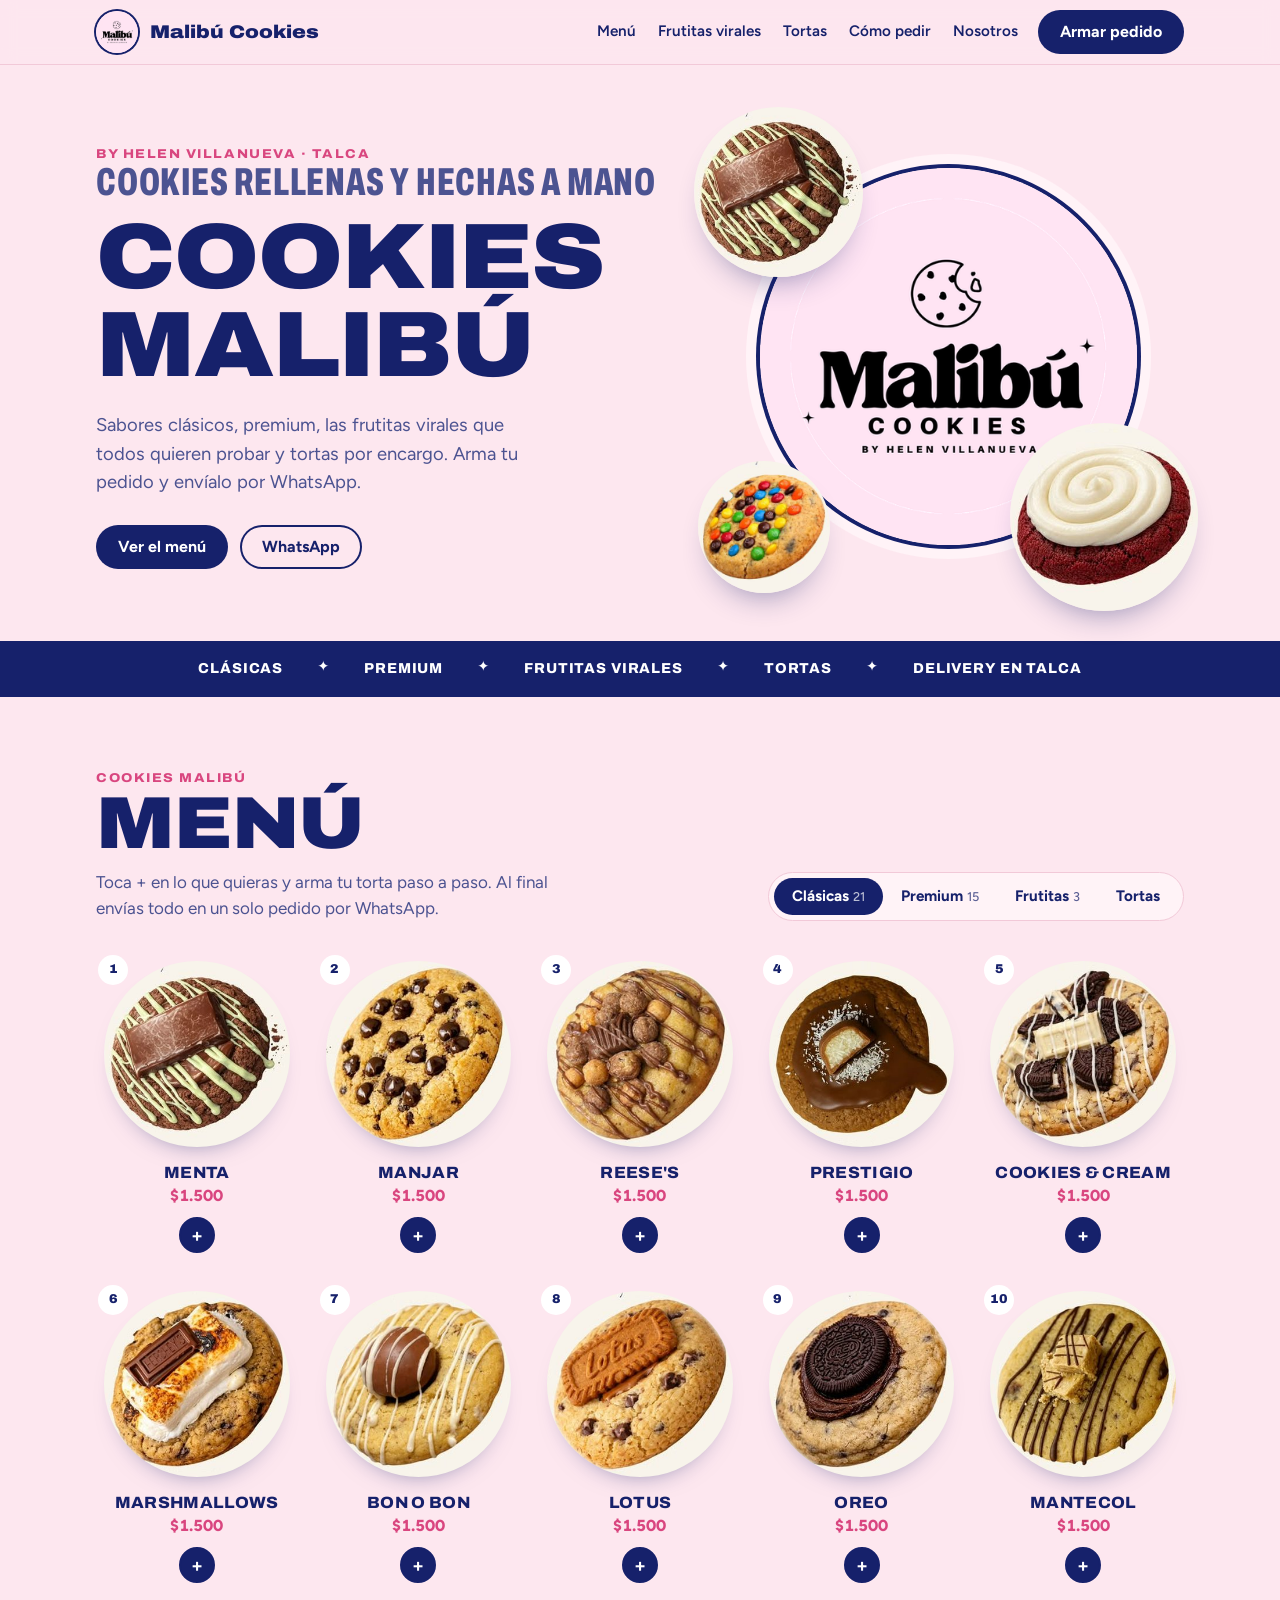
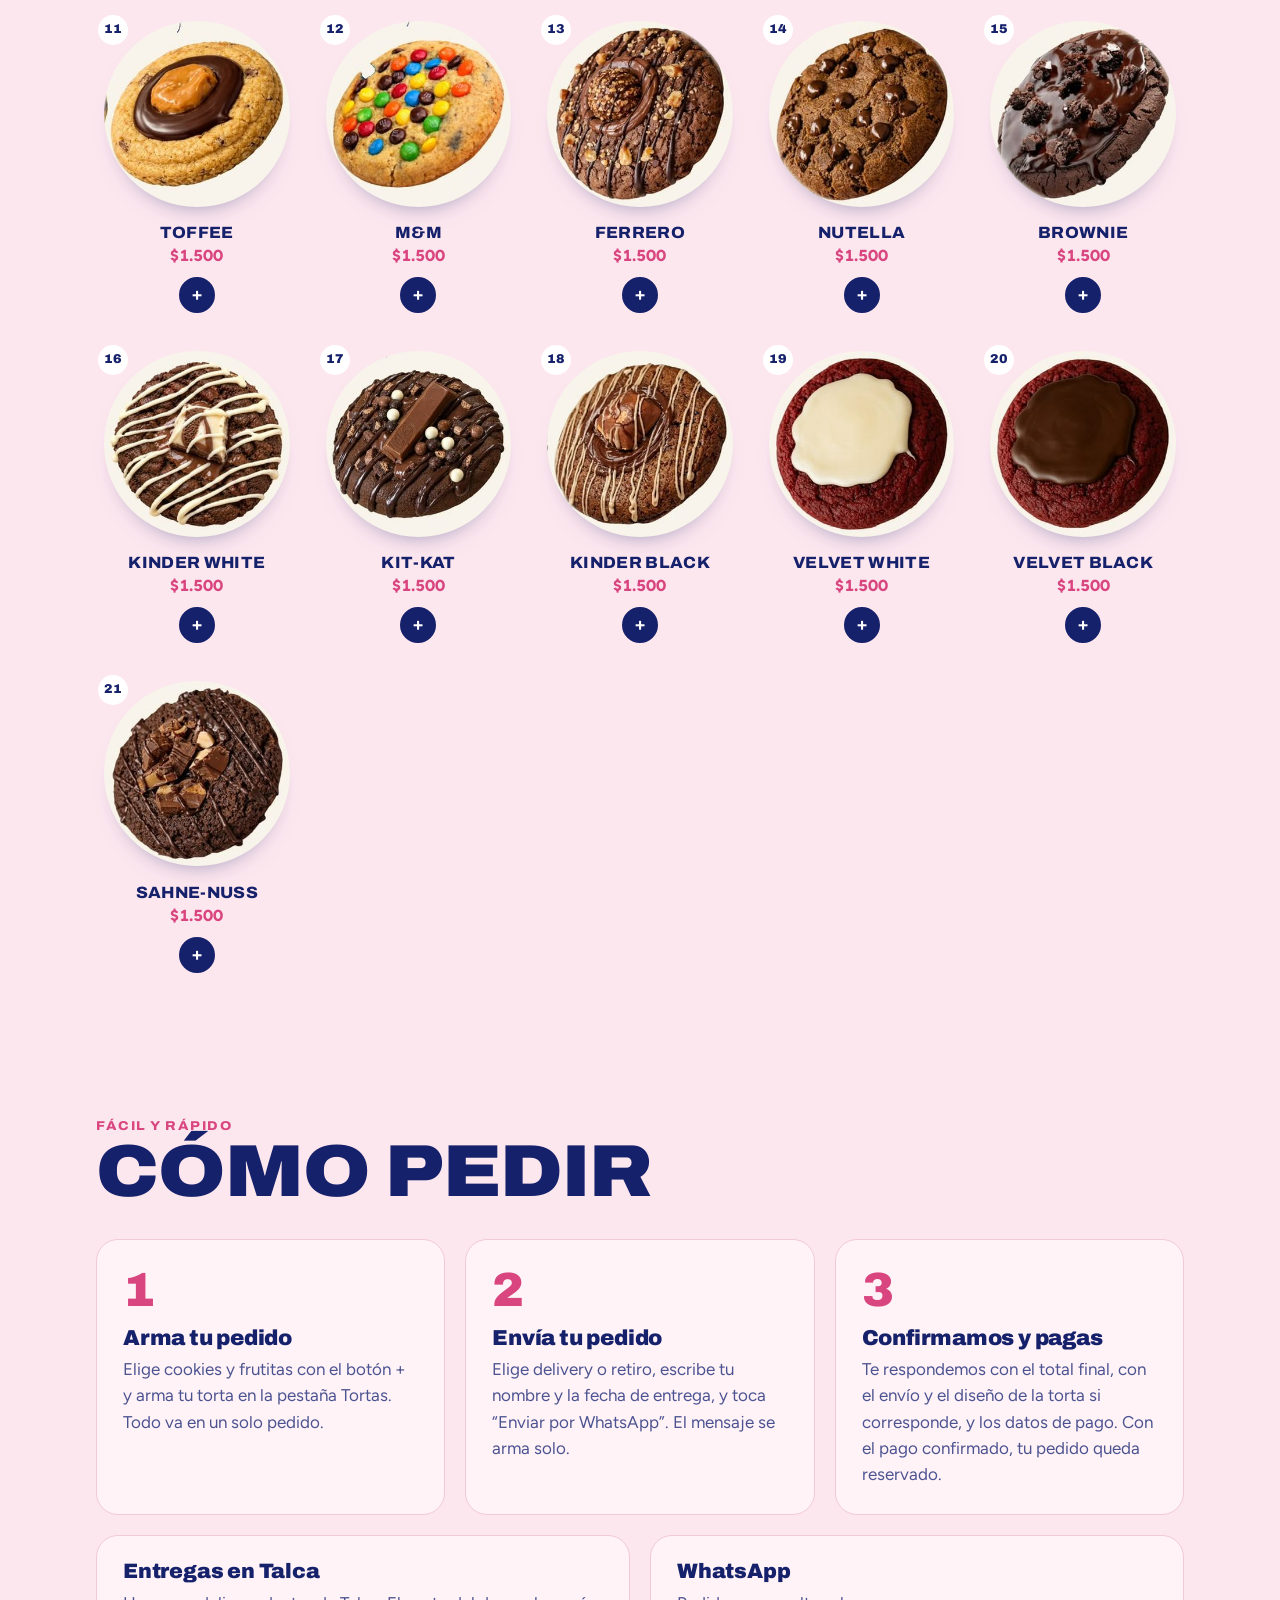
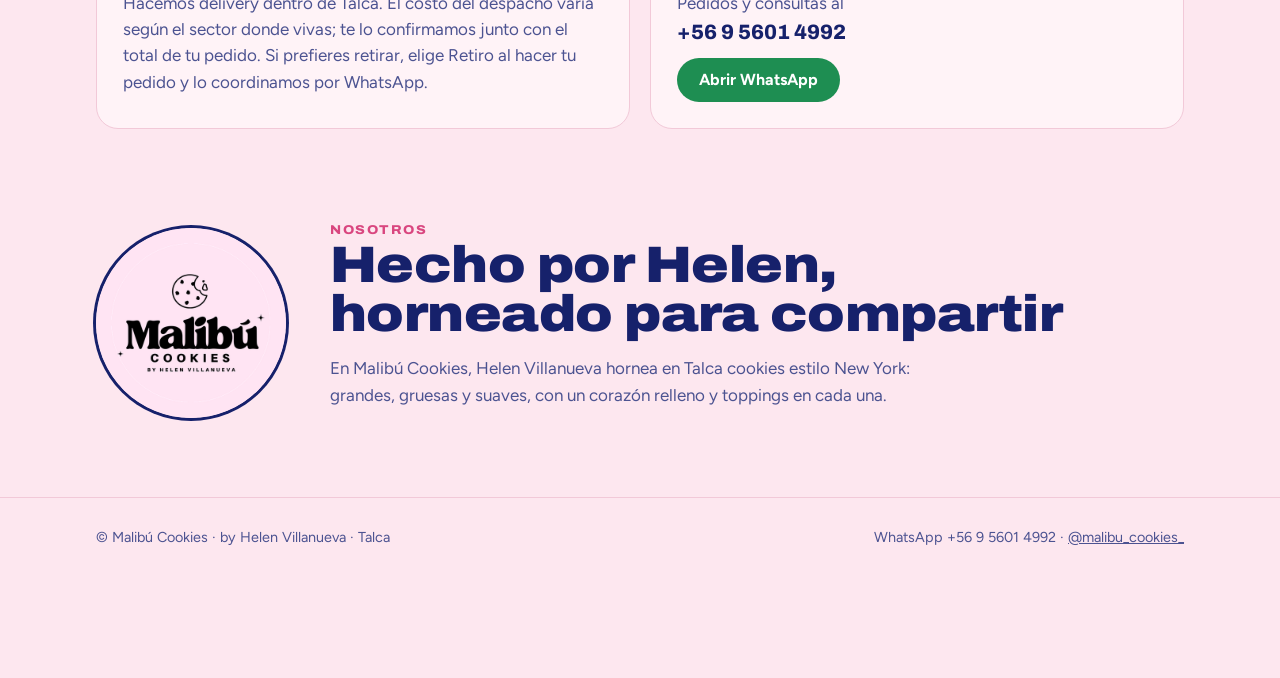
==== index.html @ 1bde7645 "Pestañas para frutitas y tortas, armado de tortas y un solo pedido El menú ahora tiene cuatro pestañ" ====
<!doctype html>
<html lang="es">
<head>
<meta charset="utf-8">
<meta name="viewport" content="width=device-width,initial-scale=1,viewport-fit=cover">
<title>Malibú Cookies · Talca</title>
<meta name="description" content="Cookies rellenas hechas a mano, frutitas virales y tortas por encargo en Talca. Arma tu caja y pide por WhatsApp.">
<meta property="og:title" content="Malibú Cookies">
<meta property="og:description" content="Cookies rellenas hechas a mano, frutitas virales y tortas por encargo en Talca.">
<meta property="og:image" content="img/logo.png">
<link rel="icon" href="img/logo.png">
<link rel="preconnect" href="https://fonts.googleapis.com">
<link rel="preconnect" href="https://fonts.gstatic.com" crossorigin>
<link rel="stylesheet" href="https://fonts.googleapis.com/css2?family=Archivo:wdth,wght@62..125,500..900&family=Figtree:wght@400;500;600;700&display=swap">
<link rel="stylesheet" href="estilos.css">
</head>
<body>
<header class="top">
  <div class="wrap">
    <a class="brand" href="#inicio"><img class="ring" src="img/logo.png" alt="">Malibú Cookies</a>
    <nav class="links" aria-label="Secciones">
      <a href="#menu">Menú</a><a href="#menu" data-tab="f">Frutitas virales</a><a href="#menu" data-tab="t">Tortas</a><a href="#pedir">Cómo pedir</a><a href="#nosotros">Nosotros</a>
    </nav>
    <a class="btn btn-ink" href="#menu" id="order-link">Armar pedido</a>
  </div>
</header>

<main id="inicio">
  <section class="hero" style="padding-block:0">
    <div class="wrap">
      <div>
        <div class="eyebrow">By Helen Villanueva · Talca</div>
        <h1><span>Cookies rellenas y hechas a mano</span>Cookies Malibú</h1>
        <p class="lead">Sabores clásicos, premium, las frutitas virales que todos quieren probar y tortas por encargo. Arma tu pedido y envíalo por WhatsApp.</p>
        <div class="ctas">
          <a class="btn btn-ink" href="#menu">Ver el menú</a>
          <a class="btn btn-ghost" href="https://wa.me/56956014992?text=Hola%20Malib%C3%BA%2C%20me%20gustar%C3%ADa%20saber%20qu%C3%A9%20productos%20tienes%20disponibles%20%E2%9C%A8%F0%9F%92%96" data-wa-saludo target="_blank" rel="noopener">WhatsApp</a>
        </div>
      </div>
      <div class="stage" aria-hidden="true">
        <img class="logo" src="img/logo.png" alt="">
        <img class="ck c1" src="img/menta.jpg" alt="">
        <img class="ck c2" src="img/cheesecake-velvet.jpg" alt="">
        <img class="ck c3" src="img/m-m.jpg" alt="">
      </div>
    </div>
  </section>

  <nav class="strip" aria-label="Ir a una sección"><div class="wrap"><a href="#menu" data-tab="c">Clásicas</a><span aria-hidden="true">✦</span><a href="#menu" data-tab="p">Premium</a><span aria-hidden="true">✦</span><a href="#menu" data-tab="f">Frutitas virales</a><span aria-hidden="true">✦</span><a href="#menu" data-tab="t">Tortas</a><span aria-hidden="true">✦</span><a href="#entregas">Delivery en Talca</a></div></nav>

  <section id="menu">
    <div class="wrap">
      <div class="sec-head">
        <div>
          <div class="eyebrow">Cookies Malibú</div>
          <h2>Menú</h2>
          <p>Toca + en lo que quieras y arma tu torta paso a paso. Al final envías todo en un solo pedido por WhatsApp.</p>
        </div>
        <div class="tabs" role="tablist" aria-label="Categoría">
          <button role="tab" id="tab-c" aria-selected="true" data-cat="c">Clásicas<small id="n-c"></small></button>
          <button role="tab" id="tab-p" aria-selected="false" data-cat="p">Premium<small id="n-p"></small></button>
          <button role="tab" id="tab-f" aria-selected="false" data-cat="f">Frutitas<small id="n-f"></small></button>
          <button role="tab" id="tab-t" aria-selected="false" data-cat="t">Tortas</button>
        </div>
      </div>

      <div class="grid" id="grid"><p class="loading">Cargando el menú…</p></div>

      <div class="fr" id="panel-f" hidden>
        <div>
          <p class="panel-intro">Postres con forma de fruta, pintados a mano uno por uno y servidos sobre base dorada. Elige tus sabores y cuántas quieres de cada uno.</p>
          <div class="fr-grid" id="fr-grid"><p class="loading">Cargando…</p></div>
        </div>
        <div class="mosaic">
          <img src="img/frutitas.jpg" alt="Frutitas virales sobre bases doradas" loading="lazy">
          <img src="img/frutitas-mesa.jpg" alt="Frutitas virales sobre una mesa de mármol" loading="lazy">
          <img src="img/frutitas-duo.jpg" alt="Frutitas virales de cerca" loading="lazy">
        </div>
      </div>

      <div class="tortas" id="panel-t" hidden>
        <div class="tortas-intro">
          <h3>Tortas por encargo</h3>
          <p>Elige paso a paso y mira el presupuesto mientras armas tu torta. Después se suma a tu pedido junto con tus cookies y frutitas.</p>
          <ul class="puntos">
            <li>Tortas de bizcocho y de hojarasca, de 10 a 40 porciones.</li>
            <li>Mini tortas con el diseño incluido en el precio.</li>
            <li>Cobertura de crema o fondant.</li>
            <li>En las tortas de bizcocho y de hojarasca, el diseño se cotiza aparte según su dificultad.</li>
          </ul>
        </div>

        <form class="card form armar" id="torta-form" novalidate>
          <h3>Arma tu torta</h3>
          <fieldset class="paso" id="paso-tipo">
            <legend><b>1</b>Tipo de torta</legend>
            <div class="pills">
              <label class="pill"><input type="radio" name="t-tipo" value="bizcocho"><span>Bizcocho</span></label>
              <label class="pill"><input type="radio" name="t-tipo" value="hojarasca"><span>Hojarasca</span></label>
              <label class="pill"><input type="radio" name="t-tipo" value="mini"><span>Mini torta</span></label>
            </div>
          </fieldset>
          <div class="paso" id="paso-sabor" hidden>
            <label for="t-sabor"><span class="paso-titulo"><b>2</b>Sabor</span><select id="t-sabor"></select></label>
          </div>
          <fieldset class="paso" id="paso-tamano" hidden>
            <legend><b>3</b><span id="t-tamano-titulo">Tamaño</span></legend>
            <div class="opciones" id="t-tamanos"></div>
          </fieldset>
          <fieldset class="paso" id="paso-cobertura" hidden>
            <legend><b>4</b>Cobertura</legend>
            <div class="pills" id="t-coberturas"></div>
          </fieldset>
          <fieldset class="paso" id="paso-diseno" hidden>
            <legend><b>5</b>Diseño</legend>
            <div class="paso-cuerpo">
              <div class="opciones dos" id="t-niveles" hidden></div>
              <label for="t-diseno">Cuéntanos tu idea (opcional)<textarea id="t-diseno" rows="2" maxlength="400" placeholder="Colores, temática, nombre o edad"></textarea></label>
              <div class="refs">
                <span class="refs-titulo">Imágenes de referencia (opcional)</span>
                <input class="oculto" type="file" id="t-img" accept="image/*" multiple>
                <label class="btn btn-ghost refs-btn" id="t-img-btn" for="t-img">Subir imágenes</label>
                <ul class="refs-lista" id="t-img-lista"></ul>
                <p class="refs-msg" id="t-img-msg" role="status"></p>
                <p class="hint">Hasta 3 imágenes. Solo fotos o imágenes, sin documentos ni videos.</p>
              </div>
              <p class="recordatorio" id="t-recordatorio" hidden>📎 Cuando envíes el pedido, adjunta también estas fotos en el chat de WhatsApp con el clip.</p>
            </div>
          </fieldset>
          <div class="presupuesto" aria-live="polite">
            <span>Presupuesto</span>
            <strong id="t-precio">—</strong>
            <p class="resumen" id="t-resumen" hidden></p>
            <small id="t-nota">Elige el tipo de torta para empezar.</small>
          </div>
          <p class="aviso" id="t-aviso" role="alert" hidden></p>
          <button class="btn btn-ink" type="submit" id="t-agregar">Agregar torta al pedido</button>
          <p class="t-ok" id="t-ok" role="status"></p>
        </form>

        <div class="mis-tortas" id="mis-tortas" hidden>
          <h3>Tortas en tu pedido</h3>
          <ul id="t-lista"></ul>
        </div>
      </div>
    </div>
  </section>

  <section id="pedir">
    <div class="wrap">
      <div class="sec-head"><div><div class="eyebrow">Fácil y rápido</div><h2>Cómo pedir</h2></div></div>
      <div class="steps">
        <div class="card step"><b>1</b><h3>Arma tu pedido</h3><p>Elige cookies y frutitas con el botón + y arma tu torta en la pestaña Tortas. Todo va en un solo pedido.</p></div>
        <div class="card step"><b>2</b><h3>Envía tu pedido</h3><p>Elige delivery o retiro, escribe tu nombre y la fecha de entrega, y toca “Enviar por WhatsApp”. El mensaje se arma solo.</p></div>
        <div class="card step"><b>3</b><h3>Confirmamos y pagas</h3><p>Te respondemos con el total final, con el envío y el diseño de la torta si corresponde, y los datos de pago. Con el pago confirmado, tu pedido queda reservado.</p></div>
      </div>
      <div class="info">
        <div class="card" id="entregas">
          <h3>Entregas en Talca</h3>
          <p>Hacemos delivery dentro de Talca. El costo del despacho varía según el sector donde vivas; te lo confirmamos junto con el total de tu pedido. Si prefieres retirar, elige Retiro al hacer tu pedido y lo coordinamos por WhatsApp.</p>
        </div>
        <div class="card">
          <h3>WhatsApp</h3>
          <p>Pedidos y consultas al</p>
          <div class="phone">+56 9 5601 4992</div>
          <p style="margin-top:10px"><a class="btn btn-wa" href="https://wa.me/56956014992?text=Hola%20Malib%C3%BA%2C%20me%20gustar%C3%ADa%20saber%20qu%C3%A9%20productos%20tienes%20disponibles%20%E2%9C%A8%F0%9F%92%96" data-wa-saludo target="_blank" rel="noopener">Abrir WhatsApp</a></p>
        </div>
      </div>
    </div>
  </section>

  <section class="about" id="nosotros" style="padding-top:20px">
    <div class="wrap">
      <img class="ring" src="img/logo.png" alt="Logo de Malibú Cookies">
      <div>
        <div class="eyebrow">Nosotros</div>
        <h2>Hecho por Helen, horneado para compartir</h2>
        <p>En Malibú Cookies, Helen Villanueva hornea en Talca cookies estilo New York: grandes, gruesas y suaves, con un corazón relleno y toppings en cada una.</p>
      </div>
    </div>
  </section>

  </main>

<footer><div class="wrap"><span>© Malibú Cookies · by Helen Villanueva · Talca</span><span>WhatsApp +56 9 5601 4992 · <a href="https://www.instagram.com/malibu_cookies_/" target="_blank" rel="noopener">@malibu_cookies_</a></span></div></footer>

<div class="bag" id="bag" hidden>
  <div class="inner">
    <div class="sum"><strong id="bag-count">0 productos</strong><span id="bag-list"></span></div>
    <button class="btn btn-line" type="button" id="bag-toggle">Datos</button>
    <a class="btn btn-wa" id="bag-wa" href="https://wa.me/56956014992" target="_blank" rel="noopener">Enviar por WhatsApp</a>
    <div class="fields" id="bag-fields">
      <div class="modo" role="radiogroup" aria-labelledby="modo-titulo">
        <span id="modo-titulo">¿Cómo lo quieres recibir?</span>
        <label class="opt" for="f-delivery"><input type="radio" name="entrega" value="Delivery" id="f-delivery"><span>Delivery</span></label>
        <label class="opt" for="f-retiro"><input type="radio" name="entrega" value="Retiro" id="f-retiro"><span>Retiro</span></label>
      </div>
      <p class="aviso" id="f-aviso" role="alert" hidden>Elige delivery o retiro para enviar tu pedido.</p>
      <label for="f-name">Tu nombre<input id="f-name" autocomplete="name"></label>
      <label for="f-fecha">Fecha de entrega<input type="date" id="f-fecha"></label>
      <label class="ancho" id="f-sector-wrap" for="f-sector" hidden>Sector o dirección en Talca<input id="f-sector" autocomplete="street-address"></label>
      <p class="nota" id="f-nota-retiro" hidden>Coordinamos el retiro contigo por WhatsApp.</p>
      <p class="nota" id="f-nota-envio" hidden>La preorden no incluye el envío: depende de tu sector y te lo confirmamos por WhatsApp.</p>
      <p class="nota fotos" id="f-fotos" hidden>📎 Después de enviar el mensaje, adjunta también tus fotos de referencia en el chat de WhatsApp con el clip.</p>
      <pre id="bag-text"></pre>
    </div>
  </div>
</div>

<script src="config.js"></script>
<script src="comun.js"></script>
<script src="tortas.js"></script>
<script>
let productos = [];
let porId = {}, porNombre = {};
const carrito = {};
let seccion = "c";

function indexar() {
  porId = Object.fromEntries(productos.map(p => [p.id, p]));
  porNombre = Object.fromEntries(productos.map(p => [norm(p.name), p.id]));
}
function etiqueta(p) {
  const n = quedan(p);
  if (n === Infinity) return "";
  if (n <= 0) return `<span class="badge out">Agotado</span>`;
  return `<span class="badge${n <= 3 ? " low" : ""}">Quedan ${n}</span>`;
}
function tarjeta(p, num) {
  const q = carrito[p.id] || 0, n = quedan(p);
  return `<div class="item${q ? " on" : ""}${n <= 0 ? " soldout" : ""}"><div class="plate">${num ? `<span class="num">${num}</span>` : ""}<img src="${fotoDe(p)}" alt="${esc(p.name)}" loading="lazy">${etiqueta(p)}</div><h3>${esc(p.name)}</h3>${precioDe(p) ? `<p class="precio">${pesos(precioDe(p))}</p>` : ""}<div class="qty"><button class="minus" type="button" data-s="${esc(p.id)}" data-d="-1" aria-label="Quitar ${esc(p.name)}">−</button><output>${q}</output><button class="add" type="button" data-s="${esc(p.id)}" data-d="1" aria-label="Agregar ${esc(p.name)}"${q >= n ? " disabled" : ""}>+</button></div></div>`;
}
function pintar() {
  for (const c of ["c", "p", "f"]) $("n-" + c).textContent = porSeccion(productos, c).length;
  if (seccion === "c" || seccion === "p") $("grid").innerHTML = porSeccion(productos, seccion).map((p, i) => tarjeta(p, seccion === "c" ? i + 1 : "P" + (i + 1))).join("") || `<p class="loading">Pronto habrá sabores aquí.</p>`;
  $("fr-grid").innerHTML = porSeccion(productos, "f").map(p => tarjeta(p)).join("") || `<p class="loading">Pronto habrá frutitas aquí.</p>`;
}
document.addEventListener("click", e => {
  const b = e.target.closest(".qty button[data-s]");
  if (!b) return;
  const id = b.dataset.s, p = porId[id];
  if (!p) return;
  carrito[id] = Math.min(quedan(p), Math.max(0, (carrito[id] || 0) + Number(b.dataset.d)));
  if (!carrito[id]) delete carrito[id];
  pintar(); actualizarBolsa();
});

// Pestañas del menú: clásicas y premium usan la grilla; frutitas y tortas tienen su propio panel.
function elegirSeccion(c) {
  seccion = c;
  document.querySelectorAll(".tabs button").forEach(x => x.setAttribute("aria-selected", x.dataset.cat === c));
  $("grid").hidden = c === "f" || c === "t";
  $("panel-f").hidden = c !== "f";
  $("panel-t").hidden = c !== "t";
  if (productos.length) pintar();
}
document.querySelectorAll(".tabs button").forEach(b => b.addEventListener("click", () => elegirSeccion(b.dataset.cat)));
// Enlaces del encabezado y de la barra azul: llevan al menú y eligen la pestaña que corresponde.
document.querySelectorAll("a[data-tab]").forEach(a => a.addEventListener("click", () => elegirSeccion(a.dataset.tab)));
// Enlaces desde afuera, como malibucookies.cl/#tortas, abren esa pestaña.
const PESTANA_DE = { "#clasicas": "c", "#premium": "p", "#frutitas": "f", "#tortas": "t", "#reposteria": "t" };
function pestanaDelEnlace() {
  const c = PESTANA_DE[location.hash.toLowerCase()];
  if (!c) return;
  elegirSeccion(c);
  $("menu").scrollIntoView();
}
window.addEventListener("hashchange", pestanaDelEnlace);
pestanaDelEnlace();

// Botones generales de WhatsApp: abren el chat con un saludo.
const SALUDO = "Hola Malibú, me gustaría saber qué productos tienes disponibles ✨💖";
document.querySelectorAll("[data-wa-saludo]").forEach(a => { a.href = `https://wa.me/${window.MALIBU_WHATSAPP}?text=${encodeURIComponent(SALUDO)}`; });

const isoDia = d => `${d.getFullYear()}-${String(d.getMonth() + 1).padStart(2, "0")}-${String(d.getDate()).padStart(2, "0")}`;
function fechaLarga(iso) {
  const [y, m, d] = String(iso).split("-").map(Number);
  if (!y || !m || !d) return "";
  const opciones = { weekday: "long", day: "numeric", month: "long" };
  if (y !== new Date().getFullYear()) opciones.year = "numeric";
  return new Date(y, m - 1, d).toLocaleDateString("es-CL", opciones);
}
const elegido = nombre => (document.querySelector(`input[name="${nombre}"]:checked`) || {}).value || "";

/* ---------- Tortas: se arman paso a paso con el menú de tortas.js ---------- */
const MENU_TORTAS = window.MALIBU_TORTAS || null;
const TIPO_TORTA = { bizcocho: "Torta de bizcocho", hojarasca: "Torta de hojarasca", mini: "Mini torta" };
const tortas = []; // tortas agregadas al pedido
// Sabores de cada tipo: sabor -> { grupo, precios } (precios según las porciones del menú).
const SABORES = { bizcocho: new Map(), hojarasca: new Map(), mini: new Map() };
if (MENU_TORTAS) {
  for (const [grupo, sabores] of Object.entries(MENU_TORTAS.bizcocho || {}))
    for (const [sabor, precios] of Object.entries(sabores)) SABORES.bizcocho.set(sabor, { grupo, precios });
  for (const [sabor, precios] of Object.entries(MENU_TORTAS.hojarasca || {})) SABORES.hojarasca.set(sabor, { precios });
  for (const sabor of (MENU_TORTAS.mini || {}).sabores || []) SABORES.mini.set(sabor, {});
}
const minimo = lista => Math.min(...lista.map(Number).filter(n => n > 0));
const DISENOS_MINI = MENU_TORTAS ? (MENU_TORTAS.mini || {}).disenos || [] : [];

function armado() {
  const tipo = elegido("t-tipo"), sabor = $("t-sabor").value;
  const info = (SABORES[tipo] && SABORES[tipo].get(sabor)) || null;
  return { tipo, sabor: info ? sabor : "", info, tam: elegido("t-tamano"), cobertura: elegido("t-cobertura"), nivel: elegido("t-nivel") };
}
// Presupuesto de la torta que se está armando. Las mini tortas ya incluyen el diseño; las demás no.
function presupuesto(a) {
  if (a.tipo === "mini") {
    const d = DISENOS_MINI[Number(a.nivel)];
    if (a.nivel !== "" && d) return { precio: Number(d[1]) || 0, texto: pesos(d[1]), nota: "Mini torta con el diseño incluido." };
    const desde = minimo(DISENOS_MINI.map(x => x[1]));
    return { texto: isFinite(desde) ? "desde " + pesos(desde) : "—", nota: "El valor depende del diseño que elijas en el paso 5." };
  }
  if (!a.tipo) return { texto: "—", nota: "Elige el tipo de torta para empezar." };
  if (!a.sabor) {
    const desde = minimo([...SABORES[a.tipo].values()].map(i => minimo(i.precios)));
    return { texto: isFinite(desde) ? "desde " + pesos(desde) : "—", nota: "El precio depende del sabor y del tamaño." };
  }
  if (a.tam === "") {
    const desde = minimo(a.info.precios);
    return { texto: isFinite(desde) ? "desde " + pesos(desde) : "—", nota: "Elige el tamaño para ver el precio." };
  }
  const precio = Number(a.info.precios[Number(a.tam)]) || 0;
  if (!precio) return { precio: 0, texto: "Por confirmar", nota: "Te confirmamos el precio de este tamaño por WhatsApp." };
  return { precio, texto: pesos(precio) + " + diseño", nota: "El diseño se cotiza aparte según su dificultad. Te confirmamos el valor por WhatsApp." };
}
const tamanoTexto = (tipo, tam) => tipo === "mini" ? `bizcocho de ${tam.toLowerCase()}` : `${MENU_TORTAS.porciones[Number(tam)]} porciones`;
const nombreTorta = t => [TIPO_TORTA[t.tipo], t.sabor, t.tamano].filter(Boolean).join(" · ");
const precioTorta = t => !t.precio ? "precio por confirmar" + (t.masDiseno ? " + diseño" : "") : pesos(t.precio) + (t.masDiseno ? " + diseño" : ", diseño incluido");

function llenarSabores(tipo) {
  const opcion = (sabor, info) => {
    const desde = info.precios ? minimo(info.precios) : NaN;
    return `<option value="${esc(sabor)}">${esc(sabor)}${isFinite(desde) ? ` · desde ${pesos(desde)}` : ""}</option>`;
  };
  let html = `<option value="">Elige un sabor</option>`;
  if (tipo === "bizcocho") {
    const grupos = new Map();
    for (const [sabor, info] of SABORES.bizcocho) {
      if (!grupos.has(info.grupo)) grupos.set(info.grupo, []);
      grupos.get(info.grupo).push(opcion(sabor, info));
    }
    for (const [grupo, ops] of grupos) html += `<optgroup label="${esc(grupo)}">${ops.join("")}</optgroup>`;
  } else if (SABORES[tipo]) {
    for (const [sabor, info] of SABORES[tipo]) html += opcion(sabor, info);
  }
  $("t-sabor").innerHTML = html;
  $("t-sabor").value = "";
}
// Paso 3: porciones con su precio, o el bizcocho en las mini tortas. Mantiene lo elegido si sigue existiendo.
function llenarTamanos() {
  const { tipo, info, tam } = armado();
  const radio = (valor, contenido) => `<label class="opcion"><input type="radio" name="t-tamano" value="${esc(valor)}"${valor === tam ? " checked" : ""}><span>${contenido}</span></label>`;
  let html = "";
  if (tipo === "mini") html = ((MENU_TORTAS.mini || {}).bizcochos || []).map(b => radio(b, esc(b))).join("");
  else if (tipo) html = MENU_TORTAS.porciones.map((n, i) => {
    const precio = info ? Number(info.precios[i]) : 0;
    return radio(String(i), `<em>${esc(n)}</em> <i>porciones</i>${info ? ` <small>${precio ? pesos(precio) : "Consultar"}</small>` : ""}`);
  }).join("");
  $("t-tamano-titulo").textContent = tipo === "mini" ? "Bizcocho" : "Tamaño";
  $("t-tamanos").className = "opciones " + (tipo === "mini" ? "dos" : "porciones");
  $("t-tamanos").innerHTML = html;
}
function cambiarTipo() {
  llenarSabores(elegido("t-tipo"));
  $("t-tamanos").innerHTML = "";
  document.querySelectorAll('input[name="t-nivel"]').forEach(r => { r.checked = false; });
  llenarTamanos();
  actualizarArmado();
}
// Cascada: cada paso aparece cuando el anterior está elegido.
function actualizarArmado() {
  const a = armado();
  $("paso-sabor").hidden = !a.tipo;
  $("paso-tamano").hidden = !a.sabor;
  $("paso-cobertura").hidden = !a.sabor || !a.tam;
  $("paso-diseno").hidden = !a.sabor || !a.tam || !a.cobertura;
  $("t-niveles").hidden = a.tipo !== "mini";
  const p = presupuesto(a);
  $("t-precio").textContent = p.texto;
  $("t-nota").textContent = p.nota;
  const elegidos = a.tipo ? [TIPO_TORTA[a.tipo], a.sabor, a.sabor && a.tam ? tamanoTexto(a.tipo, a.tam) : "", a.sabor && a.tam && a.cobertura ? "cobertura de " + a.cobertura.toLowerCase() : ""].filter(Boolean) : [];
  $("t-resumen").textContent = elegidos.join(" · ");
  $("t-resumen").hidden = !elegidos.length;
  $("t-recordatorio").hidden = !imagenes.length;
  if (!$("t-aviso").hidden) {
    const f = faltaEnTorta(a);
    if (f) $("t-aviso").textContent = f[0]; else $("t-aviso").hidden = true;
  }
}
function faltaEnTorta(a) {
  const primero = nombre => document.querySelector(`input[name="${nombre}"]`);
  if (!a.tipo) return ["Elige el tipo de torta.", primero("t-tipo")];
  if (!a.sabor) return ["Elige el sabor.", $("t-sabor")];
  if (!a.tam) return [a.tipo === "mini" ? "Elige el bizcocho." : "Elige el tamaño.", primero("t-tamano")];
  if (!a.cobertura) return ["Elige la cobertura.", primero("t-cobertura")];
  if (a.tipo === "mini" && !a.nivel) return ["Elige el diseño de la mini torta.", primero("t-nivel")];
  if (subiendoImgs()) return ["Espera a que las imágenes terminen de subir.", null];
  return null;
}
function reiniciarArmado() {
  $("torta-form").reset();
  for (const im of imagenes) URL.revokeObjectURL(im.previa);
  imagenes.length = 0;
  avisoImg("");
  pintarImgs();
  cambiarTipo();
}
function agregarTorta(e) {
  e.preventDefault();
  const a = armado(), falta = faltaEnTorta(a);
  if (falta) {
    $("t-ok").textContent = "";
    $("t-aviso").textContent = falta[0];
    $("t-aviso").hidden = false;
    if (falta[1]) falta[1].focus();
    return;
  }
  const mini = a.tipo === "mini";
  tortas.push({
    tipo: a.tipo,
    sabor: a.sabor,
    tamano: tamanoTexto(a.tipo, a.tam),
    cobertura: a.cobertura,
    nivel: mini ? String(DISENOS_MINI[Number(a.nivel)][0]) : "",
    diseno: $("t-diseno").value.trim().replace(/\s+/g, " "),
    precio: presupuesto(a).precio || 0,
    masDiseno: !mini,
    enlaces: imagenes.filter(im => im.estado === "lista").map(im => im.url),
    fotos: imagenes.length,
  });
  reiniciarArmado();
  pintarMisTortas();
  actualizarBolsa();
  $("t-ok").textContent = "✓ Torta agregada a tu pedido. Puedes armar otra o tocar “Enviar por WhatsApp” abajo.";
}
function pintarMisTortas() {
  $("mis-tortas").hidden = !tortas.length;
  $("t-lista").innerHTML = tortas.map((t, i) => {
    const detalle = ["Cobertura de " + t.cobertura.toLowerCase(), t.nivel, t.fotos ? plural(t.fotos, "imagen", "imágenes") : ""].filter(Boolean).join(" · ");
    return `<li><strong>🎂 ${esc(nombreTorta(t))}</strong><b>${esc(precioTorta(t))}</b><span>${esc(detalle)}</span><button class="linkbtn" type="button" data-quitar-torta="${i}">Quitar</button></li>`;
  }).join("");
}
$("t-lista").addEventListener("click", e => {
  const b = e.target.closest("[data-quitar-torta]");
  if (!b) return;
  if (!b.classList.contains("sure")) { b.classList.add("sure"); b.textContent = "¿Quitar? Toca otra vez"; return; }
  tortas.splice(Number(b.dataset.quitarTorta), 1);
  $("t-ok").textContent = "";
  pintarMisTortas();
  actualizarBolsa();
});
function iniciarArmado() {
  $("t-coberturas").innerHTML = (MENU_TORTAS.coberturas || []).map(c => `<label class="pill"><input type="radio" name="t-cobertura" value="${esc(c)}"><span>${esc(c)}</span></label>`).join("");
  $("t-niveles").innerHTML = DISENOS_MINI.map(([nombre, precio], i) => `<label class="opcion"><input type="radio" name="t-nivel" value="${i}"><span>${esc(nombre)} <small>${pesos(precio)}</small></span></label>`).join("");
  document.querySelectorAll('input[name="t-tipo"]').forEach(r => r.addEventListener("change", cambiarTipo));
  $("t-sabor").addEventListener("change", llenarTamanos);
  ["input", "change"].forEach(ev => $("torta-form").addEventListener(ev, e => {
    if (e.target.id !== "t-img") $("t-ok").textContent = "";
    actualizarArmado();
  }));
  $("torta-form").addEventListener("submit", agregarTorta);
  cambiarTipo();
}

/* ---------- Imágenes de referencia: se achican, se pasan a JPEG y se suben a la carpeta de Google Drive del negocio ---------- */
const MAX_IMG = 3;
const imagenes = []; // { previa, estado: "subiendo" | "lista" | "error", url }
const subiendoImgs = () => imagenes.some(im => im.estado === "subiendo");
const avisoImg = texto => { $("t-img-msg").textContent = texto || ""; };
function pintarImgs() {
  const estado = { subiendo: "Subiendo…", lista: "Lista", error: "No se subió" };
  $("t-img-lista").innerHTML = imagenes.map((im, i) => `<li class="${im.estado}"><img src="${esc(im.previa)}" alt="Imagen de referencia ${i + 1}"><span>${estado[im.estado]}</span><button type="button" data-quitar="${i}" aria-label="Quitar imagen ${i + 1}">×</button></li>`).join("");
  const lleno = imagenes.length >= MAX_IMG;
  $("t-img").disabled = lleno;
  $("t-img-btn").classList.toggle("off", lleno);
}
function aJpeg(archivo, lado = 1600, calidad = 0.85) {
  return new Promise((ok, mal) => {
    const url = URL.createObjectURL(archivo), img = new Image();
    img.onload = () => {
      URL.revokeObjectURL(url);
      const k = Math.min(1, lado / Math.max(img.naturalWidth || 1, img.naturalHeight || 1));
      const c = document.createElement("canvas");
      c.width = Math.max(1, Math.round(img.naturalWidth * k));
      c.height = Math.max(1, Math.round(img.naturalHeight * k));
      const ctx = c.getContext("2d");
      ctx.fillStyle = "#fff";
      ctx.fillRect(0, 0, c.width, c.height);
      ctx.drawImage(img, 0, 0, c.width, c.height);
      ok(c.toDataURL("image/jpeg", calidad));
    };
    img.onerror = () => { URL.revokeObjectURL(url); mal(new Error("No pudimos leer esa imagen. Prueba con una foto JPG o PNG.")); };
    img.src = url;
  });
}
async function subirImagen(archivo, im) {
  try {
    const r = await Malibu.post({ action: "subirReferencia", imagen: await aJpeg(archivo) });
    if (!r.ok) throw new Error(r.error === "sesion" ? "Por ahora no se pueden subir imágenes. Envíalas por WhatsApp." : (r.mensaje || "No se pudo subir la imagen."));
    im.url = r.url;
    im.estado = "lista";
  } catch (err) {
    im.estado = "error";
    if (imagenes.includes(im)) avisoImg((err && err.message) || "No se pudo subir la imagen.");
  }
  pintarImgs();
  actualizarArmado();
}
$("t-img").addEventListener("change", e => {
  const archivos = [...e.target.files];
  e.target.value = "";
  let rechazadas = 0, sobran = 0;
  for (const archivo of archivos) {
    if (!/^image\//.test(archivo.type)) { rechazadas++; continue; }
    if (imagenes.length >= MAX_IMG) { sobran++; continue; }
    const im = { previa: URL.createObjectURL(archivo), estado: "subiendo" };
    imagenes.push(im);
    subirImagen(archivo, im);
  }
  avisoImg(rechazadas ? "Solo se pueden subir imágenes, sin documentos ni videos." : sobran ? `Puedes subir hasta ${MAX_IMG} imágenes.` : "");
  pintarImgs();
  actualizarArmado();
});
$("t-img-lista").addEventListener("click", e => {
  const b = e.target.closest("[data-quitar]");
  if (!b) return;
  const [im] = imagenes.splice(Number(b.dataset.quitar), 1);
  if (im) URL.revokeObjectURL(im.previa);
  avisoImg("");
  pintarImgs();
  actualizarArmado();
});

if (MENU_TORTAS && Array.isArray(MENU_TORTAS.porciones)) iniciarArmado();
else $("torta-form").innerHTML = `<h3>Arma tu torta</h3><p class="loading">Pronto podrás armar tu torta aquí. Mientras, escríbenos por WhatsApp.</p>`;

/* ---------- Pedido: cookies, frutitas y tortas en un solo mensaje ---------- */
let entrega = ""; // "Delivery" o "Retiro"
$("f-fecha").min = isoDia(new Date());

function lineasTorta(t) {
  const l = [`🎂 ${nombreTorta(t)} (${precioTorta(t)})`, `   · Cobertura: ${t.cobertura}`];
  if (t.nivel || t.diseno) l.push(`   · ${t.nivel || "Diseño"}${t.diseno ? ": " + t.diseno : ""}`);
  if (t.enlaces.length) l.push("   · Imágenes de referencia:", ...t.enlaces.map(u => "     " + u));
  else if (t.fotos) l.push("   · Imágenes de referencia: te las envío aquí en el chat");
  return l;
}
function textoPedido() {
  const pares = Object.entries(carrito).filter(([id]) => porId[id]);
  const bloques = [];
  if (pares.length) bloques.push(pares.map(([id, q]) => {
    const precio = precioDe(porId[id]);
    return `• ${q} × ${porId[id].name}` + (precio ? ` (${pesos(q * precio)})` : "");
  }).join("\n"));
  if (tortas.length) bloques.push(tortas.map(t => lineasTorta(t).join("\n")).join("\n"));
  // Al final: cuántas cookies, frutitas y tortas son, y la preorden, que no incluye el envío.
  const r = resumenPedido(pares, porId, tortas);
  const cuenta = [`Total: ${r.conteoTotal}`];
  if (r.total) cuenta.push(`Preorden: ${pesos(r.total)}` + (r.masDiseno ? " + diseño" : "") + (entrega === "Delivery" ? " (sin envío)" : ""));
  bloques.push(cuenta.join("\n"));
  const nombre = $("f-name").value.trim(), sector = $("f-sector").value.trim(), fecha = fechaLarga($("f-fecha").value);
  const datos = [];
  if (nombre) datos.push(`Nombre: ${nombre}`);
  if (entrega) datos.push(`Entrega: ${entrega}`);
  if (entrega === "Delivery" && sector) datos.push(`Dirección: ${sector}`);
  if (fecha) datos.push(`Fecha de entrega: ${fecha}`);
  if (datos.length) bloques.push(datos.join("\n"));
  if (tortas.some(t => t.fotos)) bloques.push("📎 Te envío también las fotos de referencia aquí en el chat.");
  return "Hola Malibú! Quiero hacer este pedido:\n" + bloques.join("\n\n");
}
// Lo que falta para enviar: delivery o retiro siempre, y la fecha si el pedido lleva torta.
function faltaEnBolsa() {
  if (!entrega) return ["Elige delivery o retiro para enviar tu pedido.", $("f-delivery")];
  if (tortas.length && !$("f-fecha").value) return ["Elige la fecha de entrega de tu torta.", $("f-fecha")];
  return null;
}
function actualizarBolsa() {
  for (const id in carrito) if (!porId[id]) delete carrito[id];
  const r = resumenPedido(Object.entries(carrito), porId, tortas);
  $("bag").hidden = !r.unidades && !r.tortas;
  $("bag-count").textContent = r.conteo + (r.total ? " · " + pesos(r.total) + (r.masDiseno ? " + diseño" : "") : "");
  const nombres = Object.keys(carrito).map(id => porId[id].name).concat(tortas.map(t => "🎂 " + t.sabor));
  $("bag-list").textContent = (entrega ? entrega + " · " : "") + nombres.join(", ");
  $("f-fotos").hidden = !tortas.some(t => t.fotos);
  if (!$("f-aviso").hidden) {
    const f = faltaEnBolsa();
    if (f) $("f-aviso").textContent = f[0]; else $("f-aviso").hidden = true;
  }
  const t = textoPedido();
  $("bag-text").textContent = t;
  $("bag-wa").href = `https://wa.me/${window.MALIBU_WHATSAPP}?text=${encodeURIComponent(t)}`;
}
function abrirDatos(abrir) {
  const abierto = $("bag").classList.toggle("open", abrir);
  $("bag-toggle").textContent = abierto ? "Cerrar" : "Datos";
}
$("bag-toggle").addEventListener("click", () => abrirDatos(!$("bag").classList.contains("open")));

document.querySelectorAll('input[name="entrega"]').forEach(r => r.addEventListener("change", () => {
  entrega = r.value;
  const esDelivery = entrega === "Delivery";
  $("f-sector-wrap").hidden = !esDelivery;
  $("f-nota-retiro").hidden = esDelivery;
  $("f-nota-envio").hidden = !esDelivery;
  actualizarBolsa();
}));

// Si falta algo, el botón abre los datos y lo indica en vez de ir a WhatsApp.
$("bag-wa").addEventListener("click", e => {
  const falta = faltaEnBolsa();
  if (!falta) return;
  e.preventDefault();
  abrirDatos(true);
  $("f-aviso").textContent = falta[0];
  $("f-aviso").hidden = false;
  falta[1].focus();
});
["f-name", "f-sector", "f-fecha"].forEach(id => ["input", "change"].forEach(ev => $(id).addEventListener(ev, actualizarBolsa)));

async function cargar() {
  try {
    const lista = await Malibu.catalogo();
    productos = lista || MALIBU_BASE.slice();
  } catch (e) {
    productos = MALIBU_BASE.map(p => ({ ...p, stock: null }));
  }
  indexar();
  for (const id in carrito) {
    if (!porId[id]) { delete carrito[id]; continue; }
    carrito[id] = Math.min(carrito[id], quedan(porId[id]));
    if (carrito[id] <= 0) delete carrito[id];
  }
  pintar(); actualizarBolsa();
}
cargar();
// Si la persona vuelve a la pestaña, se actualiza el stock.
document.addEventListener("visibilitychange", () => { if (document.visibilityState === "visible" && Malibu.hayApi()) cargar(); });
</script>
</body>
</html>
---- estilos.css ----
[hidden]{display:none!important}
html,body{margin:0}
img{max-width:100%}
/* Layout: pastel-pink bakery box; navy menu-board type; each cookie sits on a round cream plate; logo framed by a thin navy ring. Single light look by choice. */
:root{
  --paper:#FDE7EF;        /* pastel pink page */
  --paper-2:#FFF3F7;      /* lighter pink surfaces */
  --band:#F9D3E1;         /* deeper pastel band */
  --plate:#F8F4EB;        /* cream plate, matches the cookie photos */
  --ink:#16216B;          /* menu navy */
  --ink-soft:#4C5391;
  --accent:#D9467F;
  --line:#F2C9D8;
  --ok:#1F7A4D;
  --warn:#B4441B;
  --white:#FFFFFF;
  --display:"Archivo","Arial Black",system-ui,sans-serif;
  --body:"Figtree",system-ui,-apple-system,"Segoe UI",sans-serif;
  color-scheme:light;
}
*{box-sizing:border-box}
html{scroll-behavior:smooth}
@media (prefers-reduced-motion:reduce){html{scroll-behavior:auto}*{transition:none!important;animation:none!important}}
body{background:var(--paper);color:var(--ink);font-family:var(--body);font-size:17px;line-height:1.55}
.wrap{max-width:1120px;margin:0 auto;padding-left:max(16px,env(safe-area-inset-left,0px));padding-right:max(16px,env(safe-area-inset-right,0px))}
h1,h2,h3{font-family:var(--display);font-stretch:112%;font-weight:900;line-height:.95;letter-spacing:-.01em;text-wrap:balance;margin:0}
.eyebrow{font-family:var(--display);font-stretch:110%;font-weight:800;text-transform:uppercase;letter-spacing:.12em;font-size:.8rem;color:var(--accent)}
a{color:inherit}
:focus-visible{outline:3px solid var(--accent);outline-offset:3px;border-radius:6px}
.ring{border-radius:50%;box-shadow:0 0 0 3px var(--ink)}

/* header */
body::before{content:"";position:fixed;inset:0 0 auto;height:env(safe-area-inset-top,0px);z-index:10;background:var(--paper)}
header.top{position:sticky;top:env(safe-area-inset-top,0px);z-index:9;background:color-mix(in srgb,var(--paper) 92%,transparent);backdrop-filter:blur(8px);border-bottom:1px solid var(--line)}
header.top .wrap{display:flex;align-items:center;gap:20px;padding-block:10px}
.brand{display:flex;align-items:center;gap:12px;text-decoration:none;font-family:var(--display);font-weight:900;font-stretch:115%;font-size:1.15rem;white-space:nowrap}
.brand img{width:42px;height:42px;box-shadow:0 0 0 2px var(--ink)}
nav.links{display:flex;gap:22px;margin-left:auto;font-weight:600;font-size:.95rem}
nav.links a{text-decoration:none;white-space:nowrap}
nav.links a:hover{color:var(--accent)}
.btn{white-space:nowrap;display:inline-flex;align-items:center;justify-content:center;gap:8px;border:0;cursor:pointer;font:700 1rem/1 var(--body);padding:14px 22px;border-radius:999px;text-decoration:none;transition:transform .15s}
.btn:hover{transform:translateY(-2px)}
.btn:disabled{opacity:.45;cursor:not-allowed;transform:none}
.btn-ink{background:var(--ink);color:var(--white)}
.btn-ghost{background:transparent;color:var(--ink);box-shadow:inset 0 0 0 2px var(--ink)}
.btn-wa{background:#1E8E52;color:var(--white)}
@media (max-width:960px){nav.links{display:none}header.top .btn{margin-left:auto}}
@media (max-width:720px){nav.links{display:none}.brand{font-size:1rem}.brand img{width:36px;height:36px}header.top .btn{margin-left:auto;padding:11px 16px;font-size:.9rem}}

/* hero */
.hero .wrap{display:grid;grid-template-columns:1.1fr .9fr;gap:40px;align-items:center;padding-block:56px 48px}
.hero h1{font-size:clamp(2.9rem,7.4vw,5.8rem);text-transform:uppercase}
.hero h1 span{display:block;font-stretch:62%;font-weight:800;font-size:.42em;letter-spacing:.02em;color:var(--ink-soft);margin-bottom:.3em}
.hero p.lead{font-size:1.15rem;max-width:36ch;margin:22px 0 28px;color:var(--ink-soft)}
.hero .ctas{display:flex;flex-wrap:wrap;gap:12px}
.stage{position:relative;aspect-ratio:1;max-width:100%}
.stage .logo{position:absolute;inset:10%;width:80%;border-radius:50%;box-shadow:0 0 0 4px var(--ink),0 0 0 14px var(--paper-2)}
.stage .ck{position:absolute;width:36%;border-radius:50%;box-shadow:0 18px 30px -16px rgba(22,33,107,.45);animation:bob 6s ease-in-out infinite}
.stage .c1{top:-3%;left:-4%}
.stage .c2{bottom:-4%;right:-3%;width:40%;animation-delay:-2s}
.stage .c3{bottom:0;left:-3%;width:28%;animation-delay:-4s}
@keyframes bob{50%{translate:0 -8px}}
@media (max-width:820px){.hero .wrap{grid-template-columns:1fr;padding-block:32px 32px}.stage{max-width:400px;margin:0 auto;width:100%}}

.strip{background:var(--ink);color:var(--white)}
.strip .wrap{display:flex;flex-wrap:wrap;justify-content:center;gap:10px 34px;padding-block:14px;font-family:var(--display);font-weight:800;text-transform:uppercase;letter-spacing:.06em;font-size:.9rem}
.strip a{color:inherit;text-decoration:none;padding-block:2px;border-bottom:2px solid transparent;transition:border-color .15s}
.strip a:hover{border-bottom-color:currentColor}
@media (max-width:520px){.strip .wrap{gap:8px 22px;font-size:.85rem}.strip span{display:none}}
section[id],.card[id]{scroll-margin-top:84px}

section{padding-block:72px}
.sec-head{display:flex;flex-wrap:wrap;align-items:end;justify-content:space-between;gap:20px;margin-bottom:32px}
.sec-head h2{font-size:clamp(2.6rem,7vw,4.6rem);text-transform:uppercase}
.sec-head p{max-width:44ch;margin:10px 0 0;color:var(--ink-soft)}
.tabs{display:inline-flex;background:var(--paper-2);border:1px solid var(--line);border-radius:999px;padding:5px}
.tabs button{border:0;background:none;color:var(--ink);font:700 .95rem/1 var(--body);padding:11px 18px;border-radius:999px;cursor:pointer}
.tabs button[aria-selected="true"]{background:var(--ink);color:var(--white)}
.tabs small{font-weight:500;opacity:.7;margin-left:4px}
@media (max-width:560px){.tabs{display:grid;grid-template-columns:1fr 1fr;gap:4px;width:100%;border-radius:22px}.tabs button{padding:11px 8px}}

/* menu grid */
.grid{display:grid;grid-template-columns:repeat(auto-fill,minmax(180px,1fr));gap:30px 20px}
.item{display:flex;flex-direction:column;align-items:center;text-align:center;gap:6px}
.plate{position:relative;width:100%;aspect-ratio:1;display:grid;place-items:center}
.plate img{width:92%;border-radius:50%;background:var(--plate);box-shadow:0 14px 24px -18px rgba(22,33,107,.55);transition:transform .35s}
.item:hover .plate img{transform:rotate(-6deg) scale(1.03)}
.num{position:absolute;top:2px;left:2px;min-width:30px;height:30px;padding:0 6px;border-radius:999px;background:var(--white);display:grid;place-items:center;font-family:var(--display);font-weight:900;font-size:.8rem}
.badge{position:absolute;bottom:4px;right:0;padding:5px 10px;border-radius:999px;font-weight:700;font-size:.78rem;background:var(--white);color:var(--ink)}
.badge.low{background:var(--accent);color:var(--white)}
.badge.out{background:var(--ink);color:var(--white)}
.item.soldout .plate img{filter:grayscale(.8);opacity:.55}
.item h3{font-size:1.02rem;font-stretch:105%;font-weight:800;text-transform:uppercase;letter-spacing:.02em;margin-top:4px}
.item .precio{margin:-2px 0 2px;font-weight:800;font-size:1rem;color:var(--accent);font-variant-numeric:tabular-nums}
.qty{display:flex;align-items:center;gap:6px;min-height:36px}
.qty button{width:36px;height:36px;border-radius:50%;border:2px solid var(--ink);background:transparent;color:var(--ink);font:700 1.2rem/1 var(--body);cursor:pointer}
.qty button.add{background:var(--ink);color:var(--white)}
.qty button:disabled{opacity:.35;cursor:not-allowed}
.qty output{min-width:2ch;font-weight:700;font-variant-numeric:tabular-nums}
.qty .minus,.qty output{display:none}
.item.on .qty .minus,.item.on .qty output{display:inline-flex;justify-content:center;align-items:center}
.item.on .plate img{box-shadow:0 0 0 4px var(--accent)}
@media (max-width:460px){.grid{grid-template-columns:repeat(2,minmax(0,1fr));gap:22px 12px}.item h3{font-size:.88rem}}

/* pestaña frutitas */
.fr{display:grid;grid-template-columns:1fr 1fr;gap:40px;align-items:center}
.panel-intro{margin:0;max-width:44ch;color:var(--ink-soft)}
.mosaic{display:grid;grid-template-columns:1.2fr 1fr;gap:12px}
.mosaic img{width:100%;height:100%;object-fit:cover;border-radius:20px;display:block}
.mosaic img:first-child{grid-row:span 2}
.fr .qty-row{display:flex;flex-wrap:wrap;align-items:center;gap:14px;margin-top:22px}
@media (max-width:820px){.fr{grid-template-columns:1fr}}

/* steps / info */
.steps{display:grid;grid-template-columns:repeat(3,minmax(0,1fr));gap:20px}
.card{background:var(--paper-2);border:1px solid var(--line);border-radius:22px;padding:26px}
.step b{display:block;font-family:var(--display);font-weight:900;font-size:3rem;line-height:1;color:var(--accent)}
.step h3{font-size:1.35rem;margin:14px 0 8px;font-stretch:100%}
.step p{margin:0;color:var(--ink-soft)}
@media (max-width:820px){.steps{grid-template-columns:1fr}}
.info{display:grid;grid-template-columns:1fr 1fr;gap:20px;margin-top:20px}
.info h3{font-size:1.3rem;font-stretch:100%;margin-bottom:8px}
.info p{margin:0;color:var(--ink-soft)}
.phone{font-family:var(--display);font-weight:800;font-size:1.3rem;user-select:all;color:var(--ink)}
@media (max-width:720px){.info{grid-template-columns:1fr}}

.about .wrap{display:grid;grid-template-columns:auto 1fr;gap:44px;align-items:center}
.about img{width:190px;height:190px}
.about h2{font-size:clamp(2rem,5vw,3.2rem)}
.about p{max-width:58ch;color:var(--ink-soft)}
@media (max-width:640px){.about .wrap{grid-template-columns:1fr;justify-items:start}.about img{width:140px;height:140px}}

footer{border-top:1px solid var(--line);padding-block:28px 130px;font-size:.9rem;color:var(--ink-soft)}
footer .wrap{display:flex;flex-wrap:wrap;justify-content:space-between;gap:12px}

/* order bar */
.bag{position:fixed;left:0;right:0;bottom:0;z-index:11;padding:12px max(16px,env(safe-area-inset-right,0px)) calc(12px + env(safe-area-inset-bottom,0px)) max(16px,env(safe-area-inset-left,0px));pointer-events:none}
.bag .inner{pointer-events:auto;max-width:780px;margin:0 auto;background:var(--ink);color:var(--white);border-radius:22px;padding:14px 14px 14px 20px;display:flex;align-items:center;gap:12px;flex-wrap:wrap;box-shadow:0 20px 40px -20px rgba(0,0,0,.5)}
.bag .sum{flex:1;min-width:0;font-size:.92rem}
.bag .sum strong{font-family:var(--display);font-size:1.15rem;display:block}
.bag .sum span{display:block;overflow:hidden;text-overflow:ellipsis;white-space:nowrap;opacity:.8}
.bag .btn{padding:12px 16px;font-size:.92rem}
.bag .btn-line{background:transparent;color:var(--white);box-shadow:inset 0 0 0 2px var(--white)}
.bag .fields{flex-basis:100%;display:none;grid-template-columns:1fr 1fr;gap:8px}
.bag.open .fields{display:grid}
.bag label{font-size:.78rem;opacity:.85;display:flex;flex-direction:column;gap:4px}
.bag input{font:500 .95rem var(--body);padding:9px 11px;border-radius:10px;border:0;background:var(--white);color:var(--ink);min-width:0}
.bag pre{grid-column:1/-1;margin:0;white-space:pre-wrap;font:500 .85rem/1.45 var(--body);background:rgba(255,255,255,.12);border-radius:12px;padding:10px 12px;max-height:26vh;overflow:auto}
.bag .modo{grid-column:1/-1;display:flex;flex-wrap:wrap;align-items:center;gap:8px 10px}
.bag .modo > span{font-size:.85rem;font-weight:600;margin-right:4px}
.bag .opt{position:relative;flex-direction:row;align-items:center;font-size:.95rem;opacity:1;cursor:pointer}
.bag .opt input{position:absolute;opacity:0;width:1px;height:1px;margin:0;padding:0}
.bag .opt span{display:inline-block;padding:9px 18px;border-radius:999px;box-shadow:inset 0 0 0 2px var(--white);font-weight:700;color:var(--white)}
.bag .opt input:checked + span{background:var(--white);color:var(--ink)}
.bag .opt input:focus-visible + span{outline:3px solid var(--accent);outline-offset:2px}
.bag .aviso{grid-column:1/-1;margin:0;padding:8px 12px;border-radius:10px;background:var(--accent);color:var(--white);font-weight:700;font-size:.88rem}
.bag .nota{grid-column:1/-1;margin:0;font-size:.85rem;opacity:.85}
.bag .nota.fotos{opacity:1;font-weight:600;padding:8px 12px;border-radius:10px;border:2px dashed rgba(255,255,255,.6)}
.bag .ancho{grid-column:1/-1}
.bag input[type="date"]{display:block;width:100%;min-height:40px}
.bag.open .inner{max-height:calc(100vh - 24px);max-height:calc(100dvh - 24px - env(safe-area-inset-bottom,0px));overflow-y:auto;overscroll-behavior:contain}
@media (max-width:520px){.bag .inner{padding:14px 14px 14px 16px;gap:10px}.bag .sum{flex-basis:100%}#bag-wa{flex:1}.bag .fields{grid-template-columns:1fr}.bag .modo > span{flex-basis:100%}.bag .opt{flex:1}.bag .opt span{flex:1;text-align:center}}

/* admin */
.admin{background:var(--paper-2);border-top:3px solid var(--ink)}
.admin .cols{display:grid;grid-template-columns:1.1fr .9fr;gap:24px;align-items:start}
@media (max-width:900px){.admin .cols{grid-template-columns:1fr}}
.admin h3{font-size:1.4rem;font-stretch:100%;margin-bottom:6px}
.admin .hint{color:var(--ink-soft);font-size:.92rem;margin:0 0 14px}
.admin textarea{width:100%;min-height:150px;font:500 .95rem/1.45 var(--body);padding:12px;border-radius:14px;border:1px solid var(--line);background:var(--white);color:var(--ink);resize:vertical}
.parsed{list-style:none;padding:0;margin:14px 0;display:grid;gap:6px}
.parsed li{display:flex;justify-content:space-between;gap:10px;padding:8px 12px;border-radius:10px;background:var(--white);font-size:.95rem}
.parsed li.bad{color:var(--warn);font-weight:600}
.parsed li.sum{background:var(--ink);color:var(--white);font-weight:700}
.parsed li.torta{background:var(--band);flex-wrap:wrap}
.msg{font-size:.92rem;font-weight:600;margin:10px 0 0;min-height:1.4em}
.msg.ok{color:var(--ok)} .msg.err{color:var(--warn)}
.stock-tbl{width:100%;border-collapse:collapse;font-size:.93rem}
.stock-wrap{max-height:560px;overflow:auto;border:1px solid var(--line);border-radius:14px;background:var(--white)}
.stock-tbl th,.stock-tbl td{text-align:left;padding:7px 12px;border-bottom:1px solid var(--line)}
.stock-tbl th{position:sticky;top:0;background:var(--white);font-size:.78rem;text-transform:uppercase;letter-spacing:.06em;color:var(--ink-soft)}
.stock-tbl input{width:84px;font:600 .95rem var(--body);padding:6px 8px;border:1px solid var(--line);border-radius:8px;color:var(--ink);background:var(--white);font-variant-numeric:tabular-nums}
.stock-tbl td.cat{color:var(--ink-soft);font-size:.82rem}
.orders{list-style:none;padding:0;margin:0;display:grid;gap:10px}
.orders li{background:var(--white);border:1px solid var(--line);border-radius:14px;padding:12px 14px;font-size:.92rem}
.orders .meta{display:flex;justify-content:space-between;gap:10px;flex-wrap:wrap;font-weight:700}
.orders .void{color:var(--ink-soft);text-decoration:line-through}
.linkbtn{border:0;background:none;color:var(--accent);font:600 .88rem var(--body);cursor:pointer;padding:0}
/* v3 additions */
.fr-grid{display:grid;grid-template-columns:repeat(auto-fill,minmax(150px,1fr));gap:22px 16px;margin-top:22px}
.about .wrap{align-items:center}
.about img{display:block;flex:none}
@media (max-width:640px){.about .wrap{justify-items:center;text-align:center}.about p{margin-inline:auto}}
.admin .tools{display:grid;gap:24px}
.prod-list{display:grid;gap:18px}
.prod-group h4{font-family:var(--display);font-weight:800;text-transform:uppercase;letter-spacing:.06em;font-size:.82rem;color:var(--ink-soft);margin:0 0 8px}
.prod-row{display:grid;grid-template-columns:48px minmax(0,1fr) auto auto;gap:10px;align-items:center;padding:8px 10px;background:var(--white);border:1px solid var(--line);border-radius:12px;margin-bottom:6px}
.prod-row img{width:48px;height:48px;border-radius:50%;object-fit:cover;background:var(--plate)}
.prod-row .nm{font-weight:600;min-width:0;overflow-wrap:anywhere}
.prod-row input{width:76px;font:600 .95rem var(--body);padding:6px 8px;border:1px solid var(--line);border-radius:8px;color:var(--ink);background:var(--white)}
.prod-row .del{border:0;background:none;color:var(--warn);font:600 .85rem var(--body);cursor:pointer;white-space:nowrap}
.prod-row .del.sure{background:var(--warn);color:var(--white);border-radius:999px;padding:6px 10px}
@media (max-width:520px){.prod-row{grid-template-columns:40px minmax(0,1fr) auto}.prod-row img{width:40px;height:40px}.prod-row .del{grid-column:2/-1;justify-self:start;padding-left:0}}
.form{display:grid;gap:12px}
.form label{display:grid;gap:5px;font-size:.88rem;font-weight:600}
.form input,.form select{font:500 .98rem var(--body);padding:10px 12px;border-radius:10px;border:1px solid var(--line);background:var(--white);color:var(--ink);min-width:0}
.form .two{display:grid;grid-template-columns:1fr 1fr;gap:12px}
@media (max-width:520px){.form .two{grid-template-columns:1fr}}
.noimg{display:grid;place-items:center;font-family:var(--display);font-weight:900;color:var(--ink-soft)}
/* admin independiente */
.admin{border-top:0}
.login{max-width:420px;margin:48px auto}
.login h2{font-size:clamp(1.6rem,7vw,2.2rem);margin:10px 0 6px;overflow-wrap:anywhere}
.login .logo{width:96px;height:96px;display:block}
.adm-bar{display:flex;flex-wrap:wrap;gap:10px;align-items:center}
.loading{color:var(--ink-soft);padding:20px 0}
.grid .loading,.fr-grid .loading{grid-column:1/-1}
.pedido-pick{display:grid;gap:8px;margin-top:6px}
.orders .detalle{margin-top:4px}

/* pestaña tortas */
.tortas{display:grid;grid-template-columns:minmax(0,1fr) minmax(0,1.1fr);grid-template-rows:auto 1fr;grid-template-areas:"intro form" "lista form";gap:28px 48px;align-items:start}
.tortas-intro{grid-area:intro}
.tortas-intro h3{font-size:clamp(1.9rem,4.2vw,2.8rem);text-transform:uppercase}
.tortas-intro p{max-width:42ch;color:var(--ink-soft);margin:14px 0 0}
.puntos{list-style:none;padding:0;margin:20px 0 0;display:grid;gap:10px;font-weight:600;max-width:44ch}
.puntos li{display:flex;gap:10px;align-items:baseline}
.puntos li::before{content:"✦";color:var(--accent);flex:none}
.armar{grid-area:form;background:var(--white);box-shadow:0 24px 40px -30px rgba(22,33,107,.45);gap:20px}
.armar h3{font-size:1.5rem;font-stretch:100%}
.paso{border:0;margin:0;padding:0;min-width:0}
.paso legend,.paso-titulo{display:block;padding:0;margin-bottom:10px;font-size:1rem;font-weight:700}
.paso legend b,.paso-titulo b{display:inline-grid;place-items:center;width:26px;height:26px;margin-right:10px;border-radius:50%;background:var(--accent);color:var(--white);font:800 .8rem/1 var(--display);vertical-align:1px}
.form .paso > label{gap:0}
.paso-cuerpo{display:grid;gap:14px}
.form select{width:100%;min-height:46px}
.pills{display:flex;flex-wrap:wrap;gap:8px}
.form .pill{position:relative;display:inline-flex;font-size:.95rem}
.pill input{position:absolute;opacity:0;width:1px;height:1px;margin:0}
.pill span{display:inline-block;padding:10px 18px;border-radius:999px;box-shadow:inset 0 0 0 2px var(--ink);color:var(--ink);font-weight:700;cursor:pointer;transition:background .15s,color .15s}
.pill input:checked + span{background:var(--ink);color:var(--white)}
.pill input:focus-visible + span{outline:3px solid var(--accent);outline-offset:2px}
.opciones{display:grid;grid-template-columns:repeat(auto-fill,minmax(108px,1fr));gap:8px}
.opciones.dos{grid-template-columns:repeat(auto-fit,minmax(min(100%,200px),1fr))}
.form .opcion{position:relative;display:block;font-size:.95rem}
.opcion input{position:absolute;opacity:0;width:1px;height:1px;margin:0}
.opcion span{display:grid;gap:3px;align-content:center;justify-items:center;height:100%;padding:11px 10px;border-radius:14px;box-shadow:inset 0 0 0 2px var(--ink);color:var(--ink);font-weight:700;line-height:1.25;text-align:center;cursor:pointer;transition:background .15s,color .15s}
.opcion small{font-size:.92rem;font-weight:800;color:var(--accent);font-variant-numeric:tabular-nums}
.opcion input:checked + span{background:var(--ink);color:var(--white)}
.opcion input:checked + span small{color:var(--white)}
.opciones.porciones{grid-template-columns:repeat(5,minmax(0,1fr))}
.opcion em{font:900 1.45rem/1 var(--display);font-style:normal}
.opcion i{font-style:normal;font-size:.78rem;font-weight:600;margin-top:-2px}
.opcion input:focus-visible + span{outline:3px solid var(--accent);outline-offset:2px}
.form textarea{font:500 .98rem/1.45 var(--body);padding:10px 12px;border-radius:10px;border:1px solid var(--line);background:var(--white);color:var(--ink);min-width:0;resize:vertical}
.presupuesto{display:grid;gap:4px;padding:16px 18px;border-radius:16px;background:var(--band)}
.presupuesto > span{font:800 .75rem/1 var(--display);text-transform:uppercase;letter-spacing:.12em;color:var(--accent)}
.presupuesto strong{font-family:var(--display);font-weight:900;font-size:clamp(1.6rem,4.6vw,2.1rem);line-height:1.1;font-variant-numeric:tabular-nums}
.presupuesto .resumen{margin:2px 0 0;font-weight:700;font-size:.92rem}
.presupuesto small{font-size:.85rem;color:var(--ink-soft)}
.armar .hint{margin:0;font-size:.85rem;color:var(--ink-soft)}
.armar .aviso{margin:0;padding:8px 12px;border-radius:10px;background:var(--accent);color:var(--white);font-weight:700;font-size:.9rem}
.armar .btn{width:100%}
.t-ok{margin:-6px 0 0;font-weight:700;font-size:.92rem;color:var(--ok)}
.t-ok:empty{display:none}
.mis-tortas{grid-area:lista}
.mis-tortas h3{font-size:1.25rem;font-stretch:100%;margin-bottom:12px}
.mis-tortas ul{list-style:none;margin:0;padding:0;display:grid;gap:10px}
.mis-tortas li{display:grid;grid-template-columns:minmax(0,1fr) auto;gap:4px 14px;padding:12px 14px;background:var(--white);border:1px solid var(--line);border-radius:14px}
.mis-tortas li strong{font-weight:700;line-height:1.35}
.mis-tortas li b{font-weight:800;color:var(--accent);text-align:right;font-variant-numeric:tabular-nums}
.mis-tortas li span{font-size:.88rem;color:var(--ink-soft)}
.mis-tortas .linkbtn{justify-self:end;align-self:end}
.mis-tortas .linkbtn.sure{color:var(--warn)}
@media (max-width:820px){.tortas{grid-template-columns:minmax(0,1fr);grid-template-rows:none;grid-template-areas:"intro" "form" "lista";gap:24px}}
@media (max-width:520px){.opciones.porciones{grid-template-columns:repeat(3,minmax(0,1fr))}}
@media (max-width:420px){.armar{padding:20px 16px}.mis-tortas li{grid-template-columns:minmax(0,1fr)}.mis-tortas li b{text-align:left}.mis-tortas .linkbtn{justify-self:start}}
.oculto{position:absolute;width:1px;height:1px;padding:0;margin:-1px;overflow:hidden;clip:rect(0 0 0 0);white-space:nowrap;border:0}
.refs{position:relative;display:grid;gap:8px;justify-items:start}
.refs-titulo{font-size:.88rem;font-weight:600}
.armar .refs-btn{display:inline-flex;width:auto;font-size:.95rem;font-weight:700;padding:11px 18px}
.refs input:focus-visible + .refs-btn{outline:3px solid var(--accent);outline-offset:3px}
.refs-btn.off{opacity:.4;cursor:not-allowed;transform:none}
.refs-lista{list-style:none;margin:0;padding:0;display:flex;flex-wrap:wrap;gap:12px}
.refs-lista:empty{display:none}
.refs-lista li{position:relative;width:92px;text-align:center;font-size:.75rem;font-weight:600;color:var(--ink-soft)}
.refs-lista img{display:block;width:92px;height:92px;object-fit:cover;border-radius:12px;border:1px solid var(--line);background:var(--paper-2);margin-bottom:4px}
.refs-lista li.subiendo img{opacity:.5}
.refs-lista li.error{color:var(--warn)}
.refs-lista li.error img{opacity:.5;filter:grayscale(1)}
.refs-lista button{position:absolute;top:-8px;right:-8px;width:28px;height:28px;border-radius:50%;border:2px solid var(--white);background:var(--ink);color:var(--white);font:700 1rem/1 var(--body);cursor:pointer}
.refs-msg{margin:0;font-size:.85rem;font-weight:600;color:var(--warn)}
.refs-msg:empty{display:none}
.refs .hint{margin:0}
.recordatorio{margin:0;padding:12px 14px;border-radius:12px;background:var(--paper-2);border:2px dashed var(--accent);font-weight:600;font-size:.92rem}
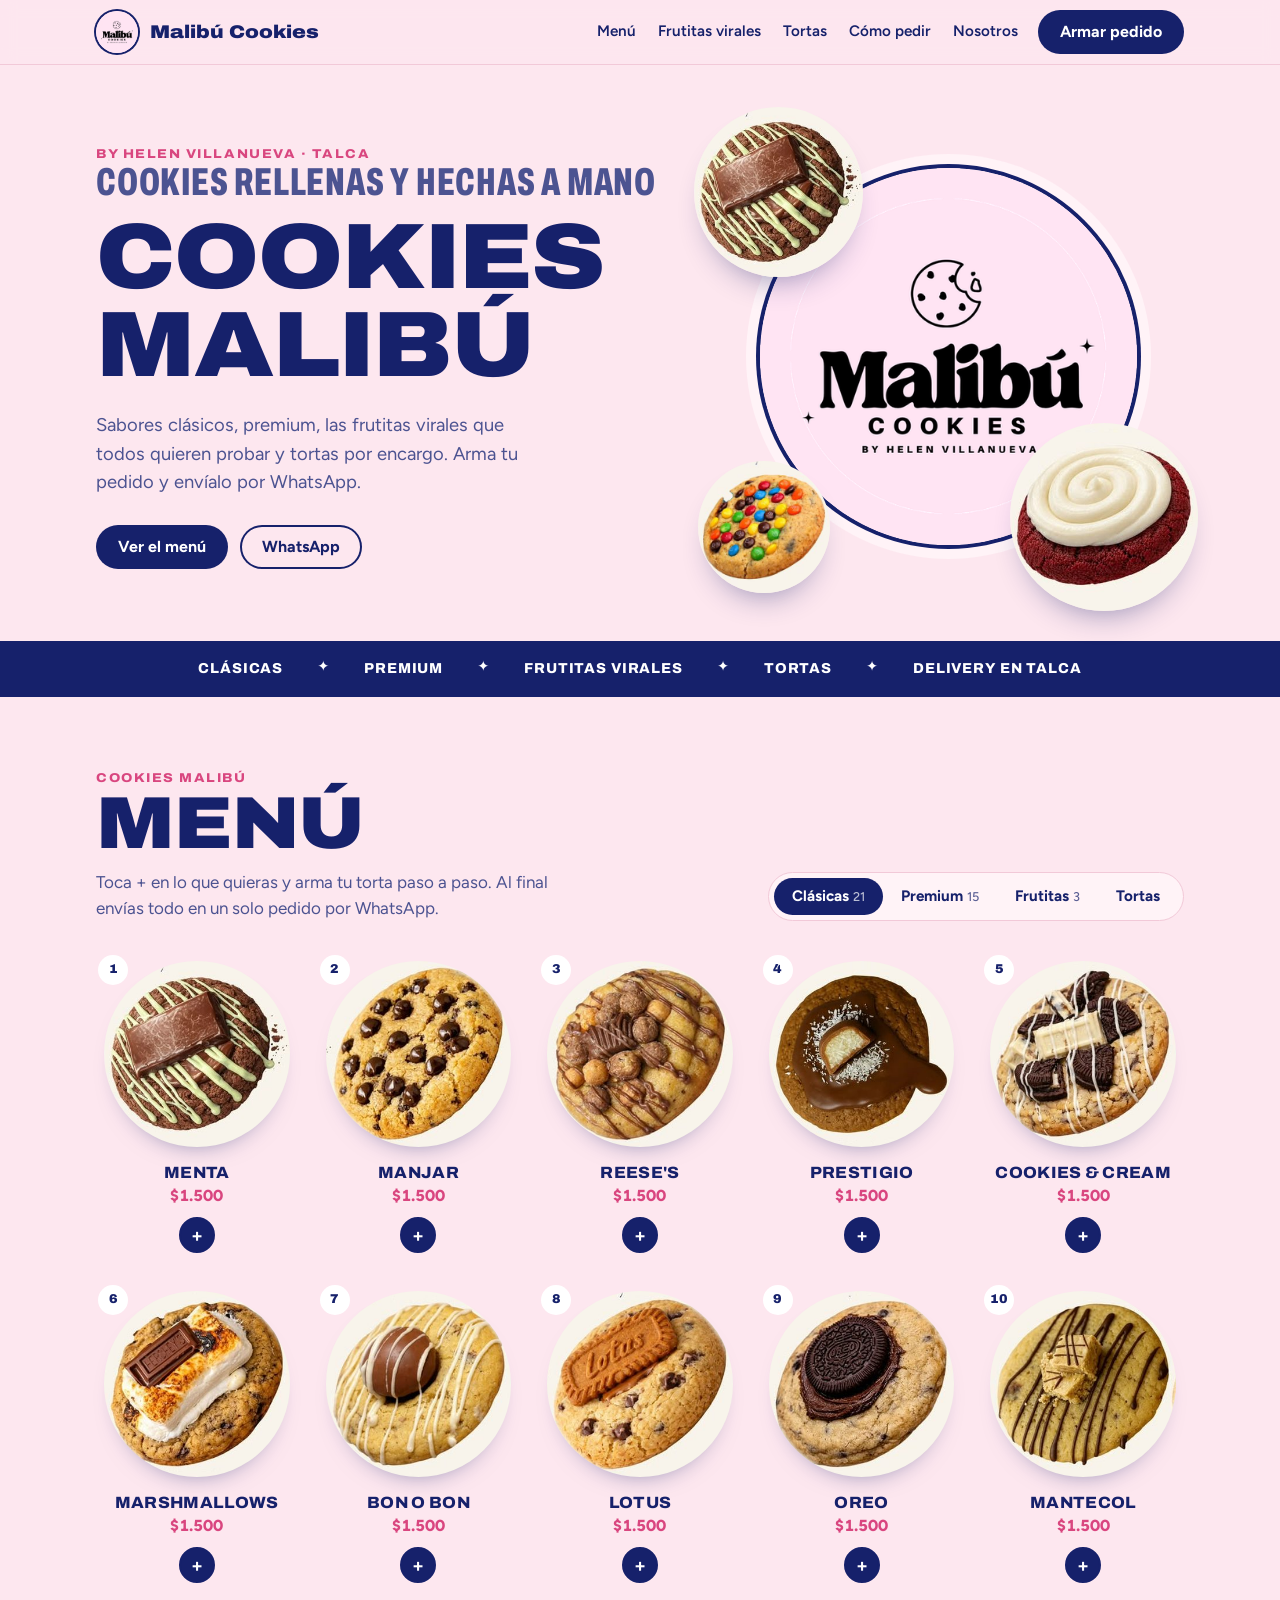
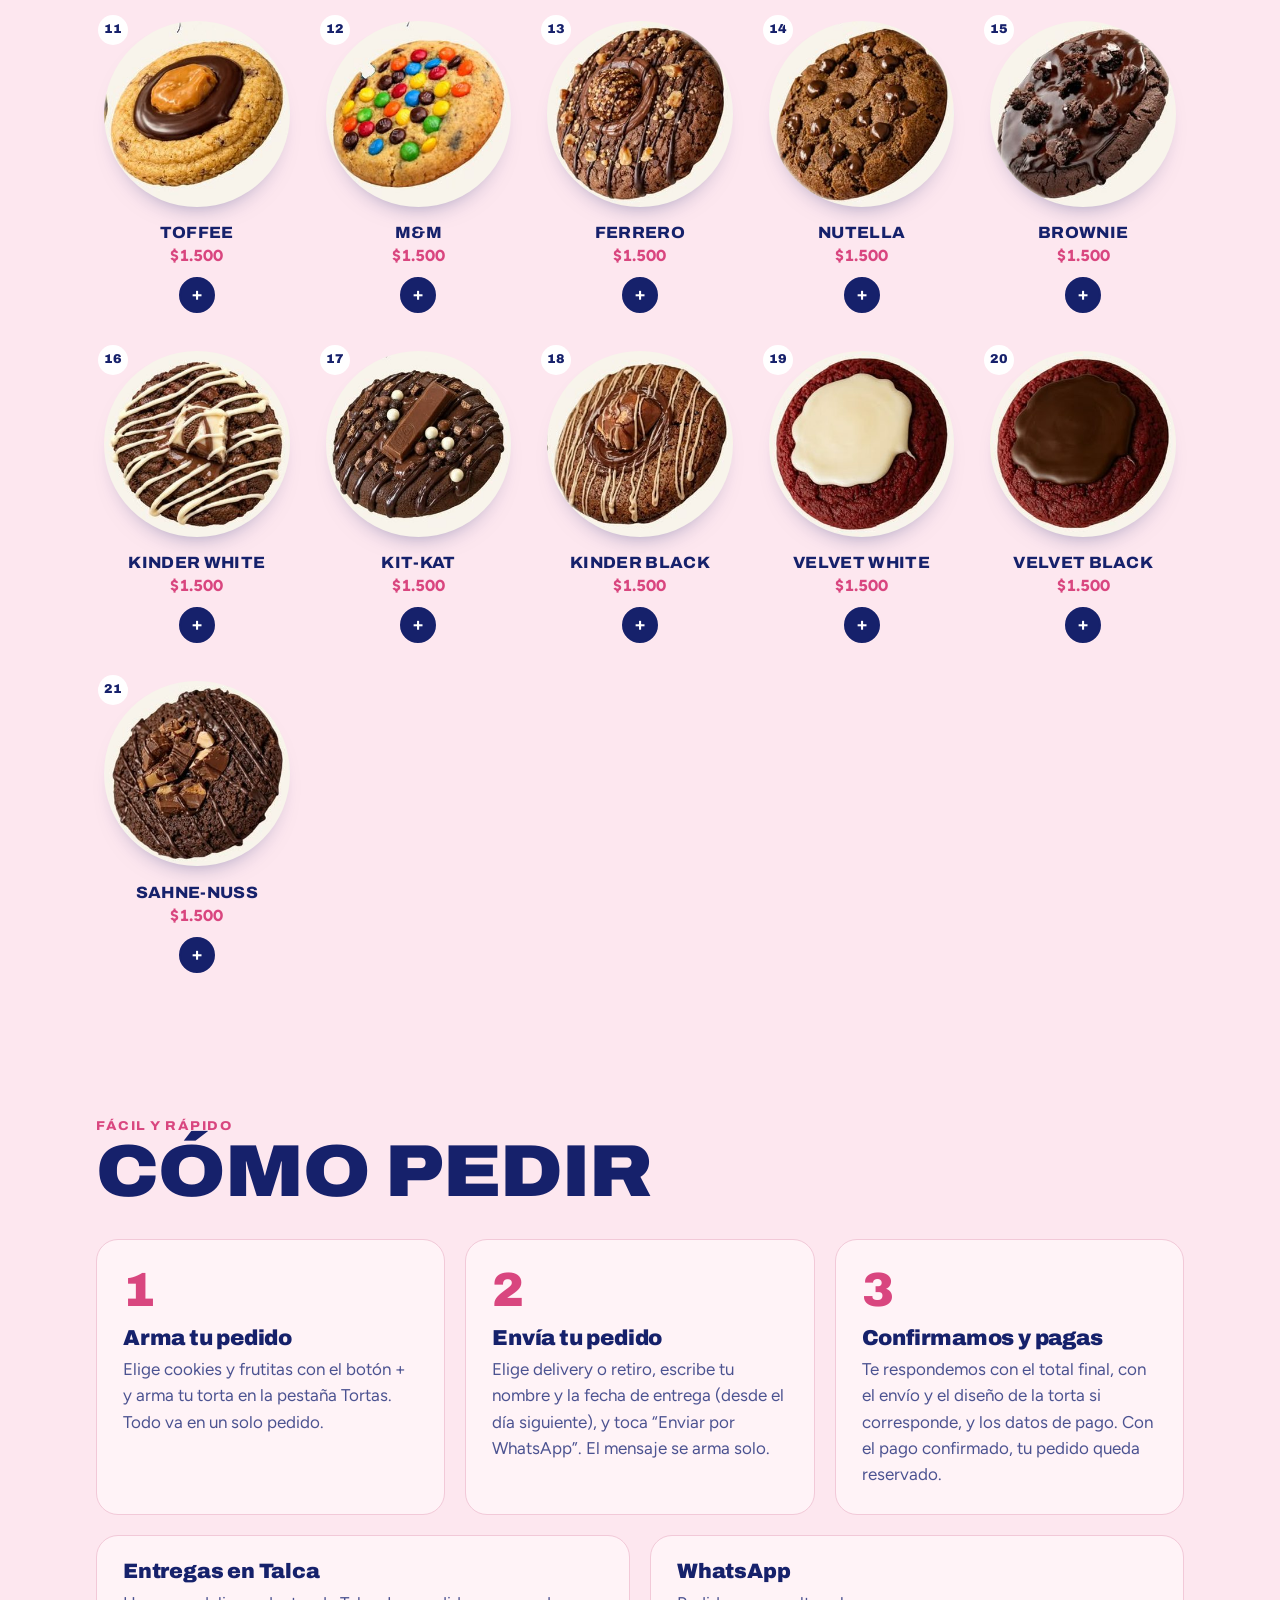
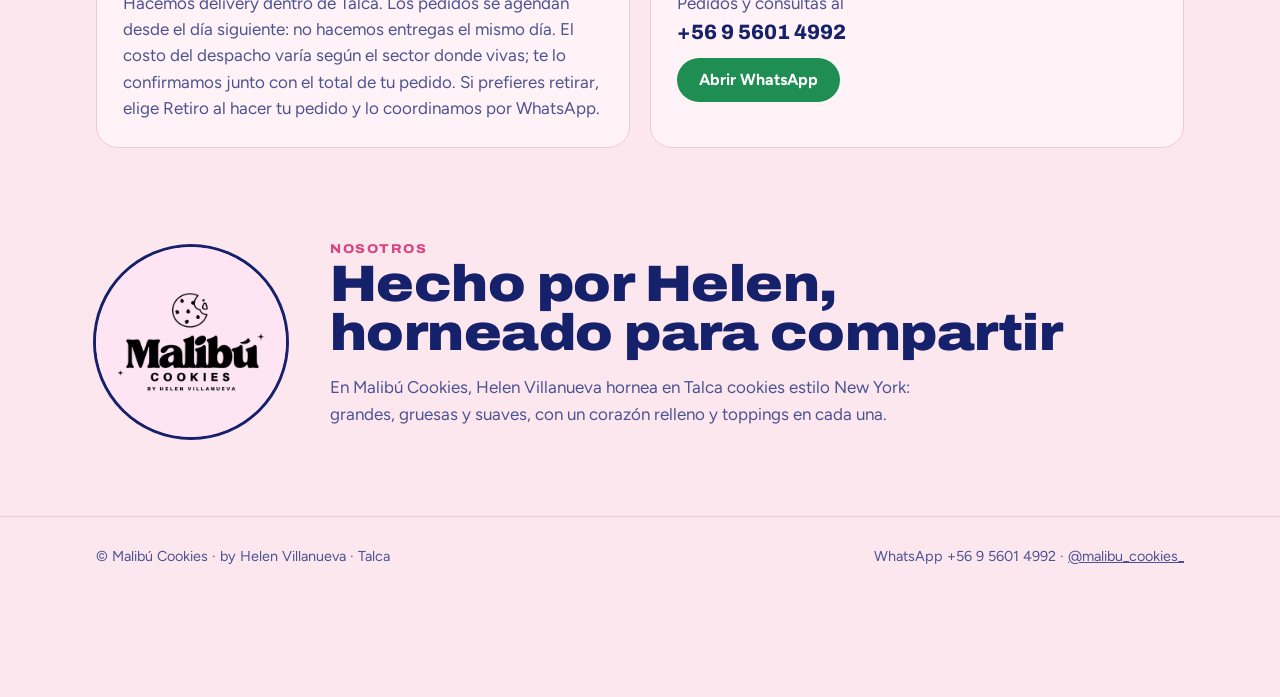
==== commit f8b4160b: "Qué contiene cada sabor, precios propios y pedidos desde mañana - Cada sabor puede mostrar en la tie" ====
--- a/index.html
+++ b/index.html
@@ -85,7 +85,7 @@
           <ul class="puntos">
             <li>Tortas de bizcocho y de hojarasca, de 10 a 40 porciones.</li>
             <li>Mini tortas con el diseño incluido en el precio.</li>
-            <li>Cobertura de crema o fondant.</li>
+            <li id="t-cobertura-info">Todas con cobertura de crema.</li>
             <li>En las tortas de bizcocho y de hojarasca, el diseño se cotiza aparte según su dificultad.</li>
           </ul>
         </div>
@@ -112,7 +112,7 @@
             <div class="pills" id="t-coberturas"></div>
           </fieldset>
           <fieldset class="paso" id="paso-diseno" hidden>
-            <legend><b>5</b>Diseño</legend>
+            <legend><b id="t-paso-diseno">5</b>Diseño</legend>
             <div class="paso-cuerpo">
               <div class="opciones dos" id="t-niveles" hidden></div>
               <label for="t-diseno">Cuéntanos tu idea (opcional)<textarea id="t-diseno" rows="2" maxlength="400" placeholder="Colores, temática, nombre o edad"></textarea></label>
@@ -151,13 +151,13 @@
       <div class="sec-head"><div><div class="eyebrow">Fácil y rápido</div><h2>Cómo pedir</h2></div></div>
       <div class="steps">
         <div class="card step"><b>1</b><h3>Arma tu pedido</h3><p>Elige cookies y frutitas con el botón + y arma tu torta en la pestaña Tortas. Todo va en un solo pedido.</p></div>
-        <div class="card step"><b>2</b><h3>Envía tu pedido</h3><p>Elige delivery o retiro, escribe tu nombre y la fecha de entrega, y toca “Enviar por WhatsApp”. El mensaje se arma solo.</p></div>
+        <div class="card step"><b>2</b><h3>Envía tu pedido</h3><p>Elige delivery o retiro, escribe tu nombre y la fecha de entrega (desde el día siguiente), y toca “Enviar por WhatsApp”. El mensaje se arma solo.</p></div>
         <div class="card step"><b>3</b><h3>Confirmamos y pagas</h3><p>Te respondemos con el total final, con el envío y el diseño de la torta si corresponde, y los datos de pago. Con el pago confirmado, tu pedido queda reservado.</p></div>
       </div>
       <div class="info">
         <div class="card" id="entregas">
           <h3>Entregas en Talca</h3>
-          <p>Hacemos delivery dentro de Talca. El costo del despacho varía según el sector donde vivas; te lo confirmamos junto con el total de tu pedido. Si prefieres retirar, elige Retiro al hacer tu pedido y lo coordinamos por WhatsApp.</p>
+          <p>Hacemos delivery dentro de Talca. Los pedidos se agendan desde el día siguiente: no hacemos entregas el mismo día. El costo del despacho varía según el sector donde vivas; te lo confirmamos junto con el total de tu pedido. Si prefieres retirar, elige Retiro al hacer tu pedido y lo coordinamos por WhatsApp.</p>
         </div>
         <div class="card">
           <h3>WhatsApp</h3>
@@ -197,7 +197,7 @@
       </div>
       <p class="aviso" id="f-aviso" role="alert" hidden>Elige delivery o retiro para enviar tu pedido.</p>
       <label for="f-name">Tu nombre<input id="f-name" autocomplete="name"></label>
-      <label for="f-fecha">Fecha de entrega<input type="date" id="f-fecha"></label>
+      <label for="f-fecha">Fecha de entrega<input type="date" id="f-fecha"><small class="ayuda" id="f-fecha-ayuda">Desde mañana: no hacemos entregas el mismo día.</small></label>
       <label class="ancho" id="f-sector-wrap" for="f-sector" hidden>Sector o dirección en Talca<input id="f-sector" autocomplete="street-address"></label>
       <p class="nota" id="f-nota-retiro" hidden>Coordinamos el retiro contigo por WhatsApp.</p>
       <p class="nota" id="f-nota-envio" hidden>La preorden no incluye el envío: depende de tu sector y te lo confirmamos por WhatsApp.</p>
@@ -228,7 +228,7 @@
 }
 function tarjeta(p, num) {
   const q = carrito[p.id] || 0, n = quedan(p);
-  return `<div class="item${q ? " on" : ""}${n <= 0 ? " soldout" : ""}"><div class="plate">${num ? `<span class="num">${num}</span>` : ""}<img src="${fotoDe(p)}" alt="${esc(p.name)}" loading="lazy">${etiqueta(p)}</div><h3>${esc(p.name)}</h3>${precioDe(p) ? `<p class="precio">${pesos(precioDe(p))}</p>` : ""}<div class="qty"><button class="minus" type="button" data-s="${esc(p.id)}" data-d="-1" aria-label="Quitar ${esc(p.name)}">−</button><output>${q}</output><button class="add" type="button" data-s="${esc(p.id)}" data-d="1" aria-label="Agregar ${esc(p.name)}"${q >= n ? " disabled" : ""}>+</button></div></div>`;
+  return `<div class="item${q ? " on" : ""}${n <= 0 ? " soldout" : ""}"><div class="plate">${num ? `<span class="num">${num}</span>` : ""}<img src="${fotoDe(p)}" alt="${esc(p.name)}" loading="lazy">${etiqueta(p)}</div><h3>${esc(p.name)}</h3>${p.contiene ? `<p class="contiene">${esc(p.contiene)}</p>` : ""}<div class="pie">${precioDe(p) ? `<p class="precio">${pesos(precioDe(p))}</p>` : ""}<div class="qty"><button class="minus" type="button" data-s="${esc(p.id)}" data-d="-1" aria-label="Quitar ${esc(p.name)}">−</button><output>${q}</output><button class="add" type="button" data-s="${esc(p.id)}" data-d="1" aria-label="Agregar ${esc(p.name)}"${q >= n ? " disabled" : ""}>+</button></div></div></div>`;
 }
 function pintar() {
   for (const c of ["c", "p", "f"]) $("n-" + c).textContent = porSeccion(productos, c).length;
@@ -296,11 +296,15 @@
 }
 const minimo = lista => Math.min(...lista.map(Number).filter(n => n > 0));
 const DISENOS_MINI = MENU_TORTAS ? (MENU_TORTAS.mini || {}).disenos || [] : [];
+// Con una sola cobertura no se pregunta: todas las tortas van con esa y el diseño pasa a ser el paso 4.
+const COBERTURAS = MENU_TORTAS ? (MENU_TORTAS.coberturas || []).map(String) : [];
+const ELIGE_COBERTURA = COBERTURAS.length > 1;
 
 function armado() {
   const tipo = elegido("t-tipo"), sabor = $("t-sabor").value;
   const info = (SABORES[tipo] && SABORES[tipo].get(sabor)) || null;
-  return { tipo, sabor: info ? sabor : "", info, tam: elegido("t-tamano"), cobertura: elegido("t-cobertura"), nivel: elegido("t-nivel") };
+  const cobertura = ELIGE_COBERTURA ? elegido("t-cobertura") : "";
+  return { tipo, sabor: info ? sabor : "", info, tam: elegido("t-tamano"), cobertura, coberturaLista: !ELIGE_COBERTURA || !!cobertura, nivel: elegido("t-nivel") };
 }
 // Presupuesto de la torta que se está armando. Las mini tortas ya incluyen el diseño; las demás no.
 function presupuesto(a) {
@@ -308,7 +312,7 @@
     const d = DISENOS_MINI[Number(a.nivel)];
     if (a.nivel !== "" && d) return { precio: Number(d[1]) || 0, texto: pesos(d[1]), nota: "Mini torta con el diseño incluido." };
     const desde = minimo(DISENOS_MINI.map(x => x[1]));
-    return { texto: isFinite(desde) ? "desde " + pesos(desde) : "—", nota: "El valor depende del diseño que elijas en el paso 5." };
+    return { texto: isFinite(desde) ? "desde " + pesos(desde) : "—", nota: "El valor depende del diseño que elijas en el último paso." };
   }
   if (!a.tipo) return { texto: "—", nota: "Elige el tipo de torta para empezar." };
   if (!a.sabor) {
@@ -372,8 +376,8 @@
   const a = armado();
   $("paso-sabor").hidden = !a.tipo;
   $("paso-tamano").hidden = !a.sabor;
-  $("paso-cobertura").hidden = !a.sabor || !a.tam;
-  $("paso-diseno").hidden = !a.sabor || !a.tam || !a.cobertura;
+  $("paso-cobertura").hidden = !ELIGE_COBERTURA || !a.sabor || !a.tam;
+  $("paso-diseno").hidden = !a.sabor || !a.tam || !a.coberturaLista;
   $("t-niveles").hidden = a.tipo !== "mini";
   const p = presupuesto(a);
   $("t-precio").textContent = p.texto;
@@ -392,7 +396,7 @@
   if (!a.tipo) return ["Elige el tipo de torta.", primero("t-tipo")];
   if (!a.sabor) return ["Elige el sabor.", $("t-sabor")];
   if (!a.tam) return [a.tipo === "mini" ? "Elige el bizcocho." : "Elige el tamaño.", primero("t-tamano")];
-  if (!a.cobertura) return ["Elige la cobertura.", primero("t-cobertura")];
+  if (!a.coberturaLista) return ["Elige la cobertura.", primero("t-cobertura")];
   if (a.tipo === "mini" && !a.nivel) return ["Elige el diseño de la mini torta.", primero("t-nivel")];
   if (subiendoImgs()) return ["Espera a que las imágenes terminen de subir.", null];
   return null;
@@ -436,7 +440,7 @@
 function pintarMisTortas() {
   $("mis-tortas").hidden = !tortas.length;
   $("t-lista").innerHTML = tortas.map((t, i) => {
-    const detalle = ["Cobertura de " + t.cobertura.toLowerCase(), t.nivel, t.fotos ? plural(t.fotos, "imagen", "imágenes") : ""].filter(Boolean).join(" · ");
+    const detalle = [t.cobertura ? "Cobertura de " + t.cobertura.toLowerCase() : "", t.nivel, t.fotos ? plural(t.fotos, "imagen", "imágenes") : ""].filter(Boolean).join(" · ");
     return `<li><strong>🎂 ${esc(nombreTorta(t))}</strong><b>${esc(precioTorta(t))}</b><span>${esc(detalle)}</span><button class="linkbtn" type="button" data-quitar-torta="${i}">Quitar</button></li>`;
   }).join("");
 }
@@ -450,7 +454,11 @@
   actualizarBolsa();
 });
 function iniciarArmado() {
-  $("t-coberturas").innerHTML = (MENU_TORTAS.coberturas || []).map(c => `<label class="pill"><input type="radio" name="t-cobertura" value="${esc(c)}"><span>${esc(c)}</span></label>`).join("");
+  $("t-coberturas").innerHTML = COBERTURAS.map(c => `<label class="pill"><input type="radio" name="t-cobertura" value="${esc(c)}"><span>${esc(c)}</span></label>`).join("");
+  $("t-paso-diseno").textContent = ELIGE_COBERTURA ? "5" : "4";
+  const enMinuscula = COBERTURAS.map(c => c.toLowerCase());
+  $("t-cobertura-info").hidden = !COBERTURAS.length;
+  $("t-cobertura-info").textContent = ELIGE_COBERTURA ? `Cobertura de ${enMinuscula.slice(0, -1).join(", ")} o ${enMinuscula[enMinuscula.length - 1]}.` : `Todas con cobertura de ${enMinuscula[0]}.`;
   $("t-niveles").innerHTML = DISENOS_MINI.map(([nombre, precio], i) => `<label class="opcion"><input type="radio" name="t-nivel" value="${i}"><span>${esc(nombre)} <small>${pesos(precio)}</small></span></label>`).join("");
   document.querySelectorAll('input[name="t-tipo"]').forEach(r => r.addEventListener("change", cambiarTipo));
   $("t-sabor").addEventListener("change", llenarTamanos);
@@ -536,10 +544,14 @@
 
 /* ---------- Pedido: cookies, frutitas y tortas en un solo mensaje ---------- */
 let entrega = ""; // "Delivery" o "Retiro"
-$("f-fecha").min = isoDia(new Date());
+// No hay entregas el mismo día: la fecha más cercana es mañana.
+const fechaMinima = () => { const d = new Date(); d.setDate(d.getDate() + 1); return isoDia(d); };
+const fechaInvalida = () => !!$("f-fecha").value && $("f-fecha").value < fechaMinima();
+$("f-fecha").min = fechaMinima();
 
 function lineasTorta(t) {
-  const l = [`🎂 ${nombreTorta(t)} (${precioTorta(t)})`, `   · Cobertura: ${t.cobertura}`];
+  const l = [`🎂 ${nombreTorta(t)} (${precioTorta(t)})`];
+  if (t.cobertura) l.push(`   · Cobertura: ${t.cobertura}`);
   if (t.nivel || t.diseno) l.push(`   · ${t.nivel || "Diseño"}${t.diseno ? ": " + t.diseno : ""}`);
   if (t.enlaces.length) l.push("   · Imágenes de referencia:", ...t.enlaces.map(u => "     " + u));
   else if (t.fotos) l.push("   · Imágenes de referencia: te las envío aquí en el chat");
@@ -568,9 +580,10 @@
   if (tortas.some(t => t.fotos)) bloques.push("📎 Te envío también las fotos de referencia aquí en el chat.");
   return "Hola Malibú! Quiero hacer este pedido:\n" + bloques.join("\n\n");
 }
-// Lo que falta para enviar: delivery o retiro siempre, y la fecha si el pedido lleva torta.
+// Lo que falta para enviar: delivery o retiro siempre, una fecha desde mañana, y la fecha si el pedido lleva torta.
 function faltaEnBolsa() {
   if (!entrega) return ["Elige delivery o retiro para enviar tu pedido.", $("f-delivery")];
+  if (fechaInvalida()) return ["No hacemos entregas el mismo día. Elige una fecha desde mañana.", $("f-fecha")];
   if (tortas.length && !$("f-fecha").value) return ["Elige la fecha de entrega de tu torta.", $("f-fecha")];
   return null;
 }
@@ -582,6 +595,7 @@
   const nombres = Object.keys(carrito).map(id => porId[id].name).concat(tortas.map(t => "🎂 " + t.sabor));
   $("bag-list").textContent = (entrega ? entrega + " · " : "") + nombres.join(", ");
   $("f-fotos").hidden = !tortas.some(t => t.fotos);
+  $("f-fecha-ayuda").classList.toggle("error", fechaInvalida());
   if (!$("f-aviso").hidden) {
     const f = faltaEnBolsa();
     if (f) $("f-aviso").textContent = f[0]; else $("f-aviso").hidden = true;
@@ -591,6 +605,7 @@
   $("bag-wa").href = `https://wa.me/${window.MALIBU_WHATSAPP}?text=${encodeURIComponent(t)}`;
 }
 function abrirDatos(abrir) {
+  $("f-fecha").min = fechaMinima();
   const abierto = $("bag").classList.toggle("open", abrir);
   $("bag-toggle").textContent = abierto ? "Cerrar" : "Datos";
 }
--- a/estilos.css
+++ b/estilos.css
@@ -91,7 +91,10 @@
 .badge.out{background:var(--ink);color:var(--white)}
 .item.soldout .plate img{filter:grayscale(.8);opacity:.55}
 .item h3{font-size:1.02rem;font-stretch:105%;font-weight:800;text-transform:uppercase;letter-spacing:.02em;margin-top:4px}
+@media (max-width:460px){.item .contiene{font-size:.78rem}}
 .item .precio{margin:-2px 0 2px;font-weight:800;font-size:1rem;color:var(--accent);font-variant-numeric:tabular-nums}
+.item .contiene{margin:0;max-width:28ch;font-size:.82rem;line-height:1.35;color:var(--ink-soft)}
+.item .pie{margin-top:auto;display:flex;flex-direction:column;align-items:center;gap:6px}
 .qty{display:flex;align-items:center;gap:6px;min-height:36px}
 .qty button{width:36px;height:36px;border-radius:50%;border:2px solid var(--ink);background:transparent;color:var(--ink);font:700 1.2rem/1 var(--body);cursor:pointer}
 .qty button.add{background:var(--ink);color:var(--white)}
@@ -158,12 +161,16 @@
 .bag .nota.fotos{opacity:1;font-weight:600;padding:8px 12px;border-radius:10px;border:2px dashed rgba(255,255,255,.6)}
 .bag .ancho{grid-column:1/-1}
 .bag input[type="date"]{display:block;width:100%;min-height:40px}
+.bag .ayuda{font-size:.75rem;font-weight:500}
+.bag .ayuda.error{padding:5px 9px;border-radius:8px;background:var(--accent);color:var(--white);font-weight:700}
 .bag.open .inner{max-height:calc(100vh - 24px);max-height:calc(100dvh - 24px - env(safe-area-inset-bottom,0px));overflow-y:auto;overscroll-behavior:contain}
 @media (max-width:520px){.bag .inner{padding:14px 14px 14px 16px;gap:10px}.bag .sum{flex-basis:100%}#bag-wa{flex:1}.bag .fields{grid-template-columns:1fr}.bag .modo > span{flex-basis:100%}.bag .opt{flex:1}.bag .opt span{flex:1;text-align:center}}
 
 /* admin */
 .admin{background:var(--paper-2);border-top:3px solid var(--ink)}
 .admin .cols{display:grid;grid-template-columns:1.1fr .9fr;gap:24px;align-items:start}
+.admin .cols > *{min-width:0}
+@media (max-width:520px){.admin .sec-head h2{font-size:clamp(1.8rem,8.5vw,2.6rem);overflow-wrap:anywhere}.admin .btn{white-space:normal;text-align:center;line-height:1.2}}
 @media (max-width:900px){.admin .cols{grid-template-columns:1fr}}
 .admin h3{font-size:1.4rem;font-stretch:100%;margin-bottom:6px}
 .admin .hint{color:var(--ink-soft);font-size:.92rem;margin:0 0 14px}
@@ -200,7 +207,20 @@
 .prod-row input{width:76px;font:600 .95rem var(--body);padding:6px 8px;border:1px solid var(--line);border-radius:8px;color:var(--ink);background:var(--white)}
 .prod-row .del{border:0;background:none;color:var(--warn);font:600 .85rem var(--body);cursor:pointer;white-space:nowrap}
 .prod-row .del.sure{background:var(--warn);color:var(--white);border-radius:999px;padding:6px 10px}
-@media (max-width:520px){.prod-row{grid-template-columns:40px minmax(0,1fr) auto}.prod-row img{width:40px;height:40px}.prod-row .del{grid-column:2/-1;justify-self:start;padding-left:0}}
+.prod-row .nm small{display:block;font-size:.8rem;font-weight:500;color:var(--ink-soft)}
+.prod-row .nm .pr.propio{color:var(--accent);font-weight:700}
+.prod-row .nm .ok{color:var(--ok);font-weight:700}
+.prod-row .nm .ct{overflow:hidden;text-overflow:ellipsis;white-space:nowrap}
+.prod-row .acc{display:flex;align-items:center;gap:12px}
+.prod-row .edit{border:0;background:none;padding:0;color:var(--ink);font:600 .85rem var(--body);text-decoration:underline;cursor:pointer;white-space:nowrap}
+.prod-row.abierta{border-color:var(--ink)}
+.prod-row .editor{grid-column:1/-1;display:grid;gap:10px;margin-top:4px;padding-top:12px;border-top:1px dashed var(--line)}
+.prod-row .editor label{display:grid;gap:5px;font-size:.85rem;font-weight:600}
+.admin .prod-row .editor textarea{min-height:64px}
+.prod-row .editor input{width:100%;max-width:180px}
+.prod-row .editor .hint{margin:-4px 0 0;font-size:.82rem}
+.prod-row .editor .msg{margin:0;min-height:0}
+@media (max-width:520px){.prod-row{grid-template-columns:40px minmax(0,1fr) auto}.prod-row img{width:40px;height:40px}.prod-row .acc{grid-column:2/-1;justify-self:start}}
 .form{display:grid;gap:12px}
 .form label{display:grid;gap:5px;font-size:.88rem;font-weight:600}
 .form input,.form select{font:500 .98rem var(--body);padding:10px 12px;border-radius:10px;border:1px solid var(--line);background:var(--white);color:var(--ink);min-width:0}
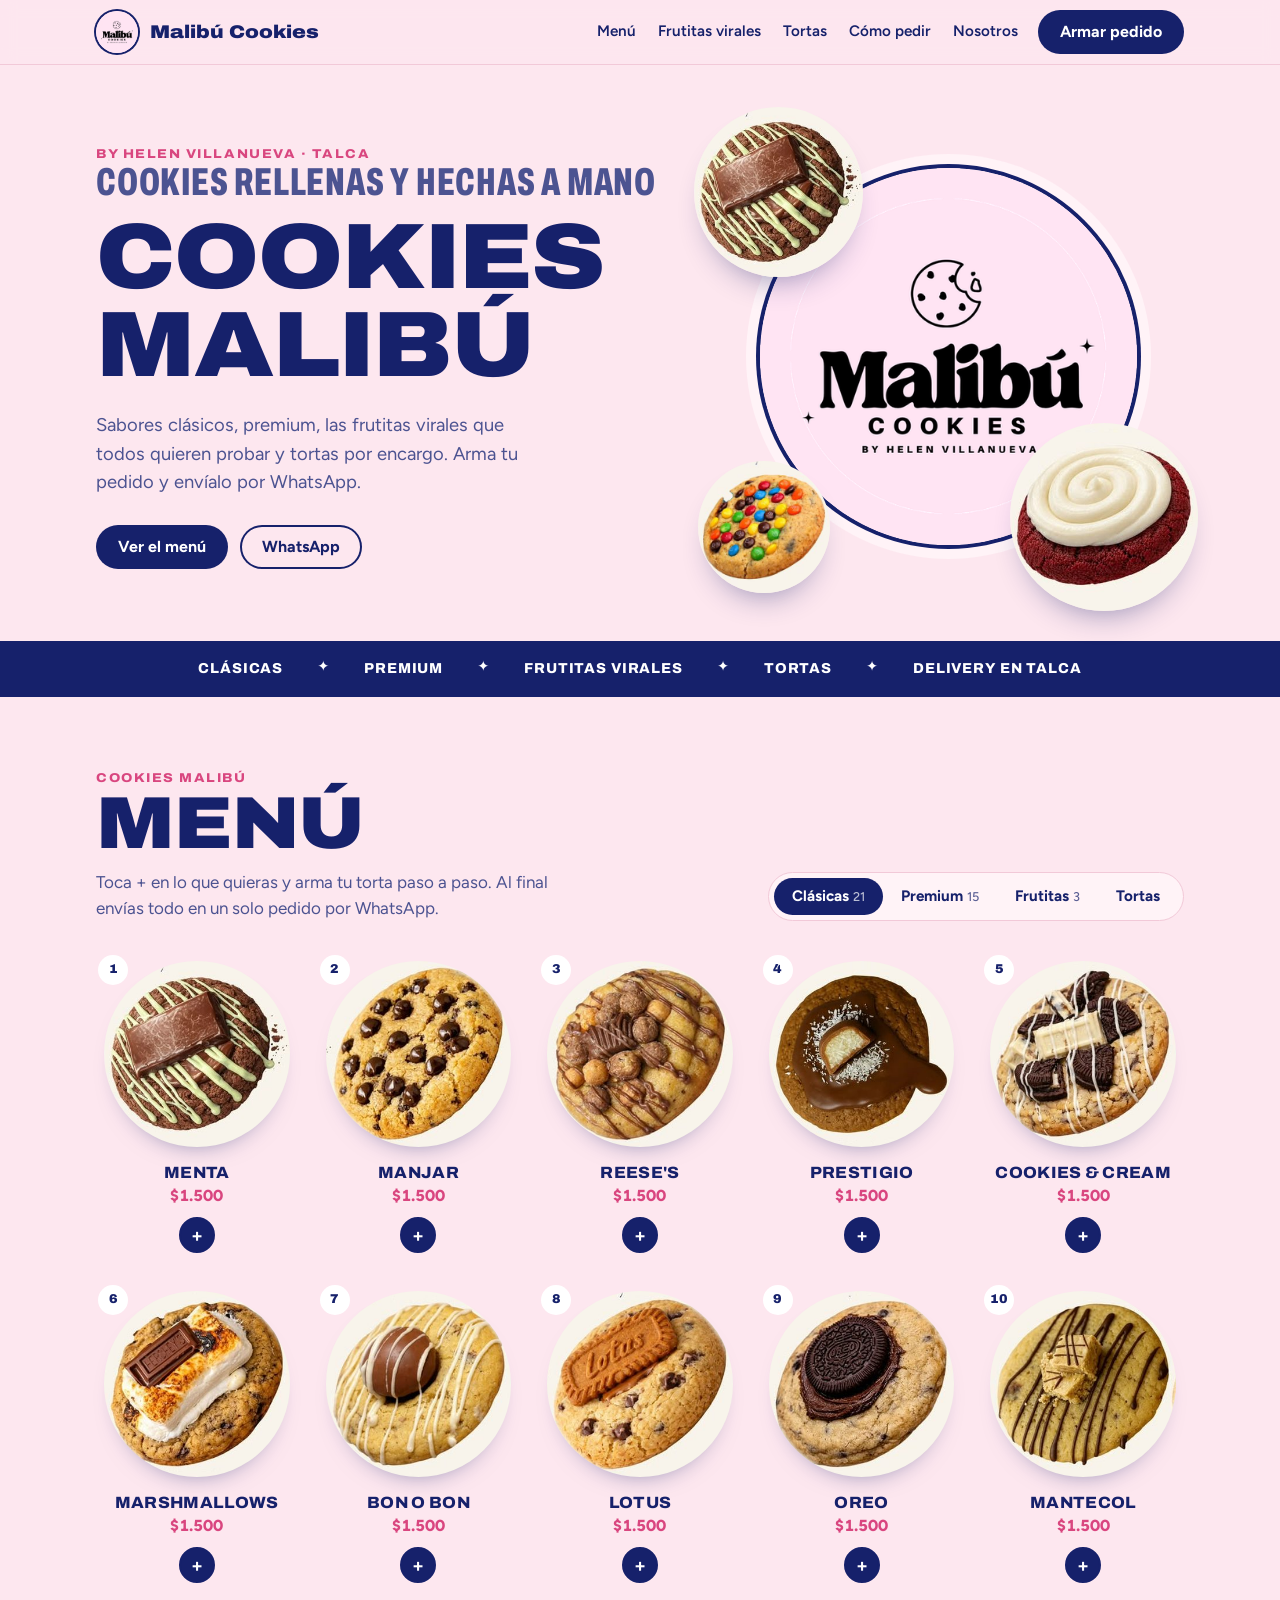
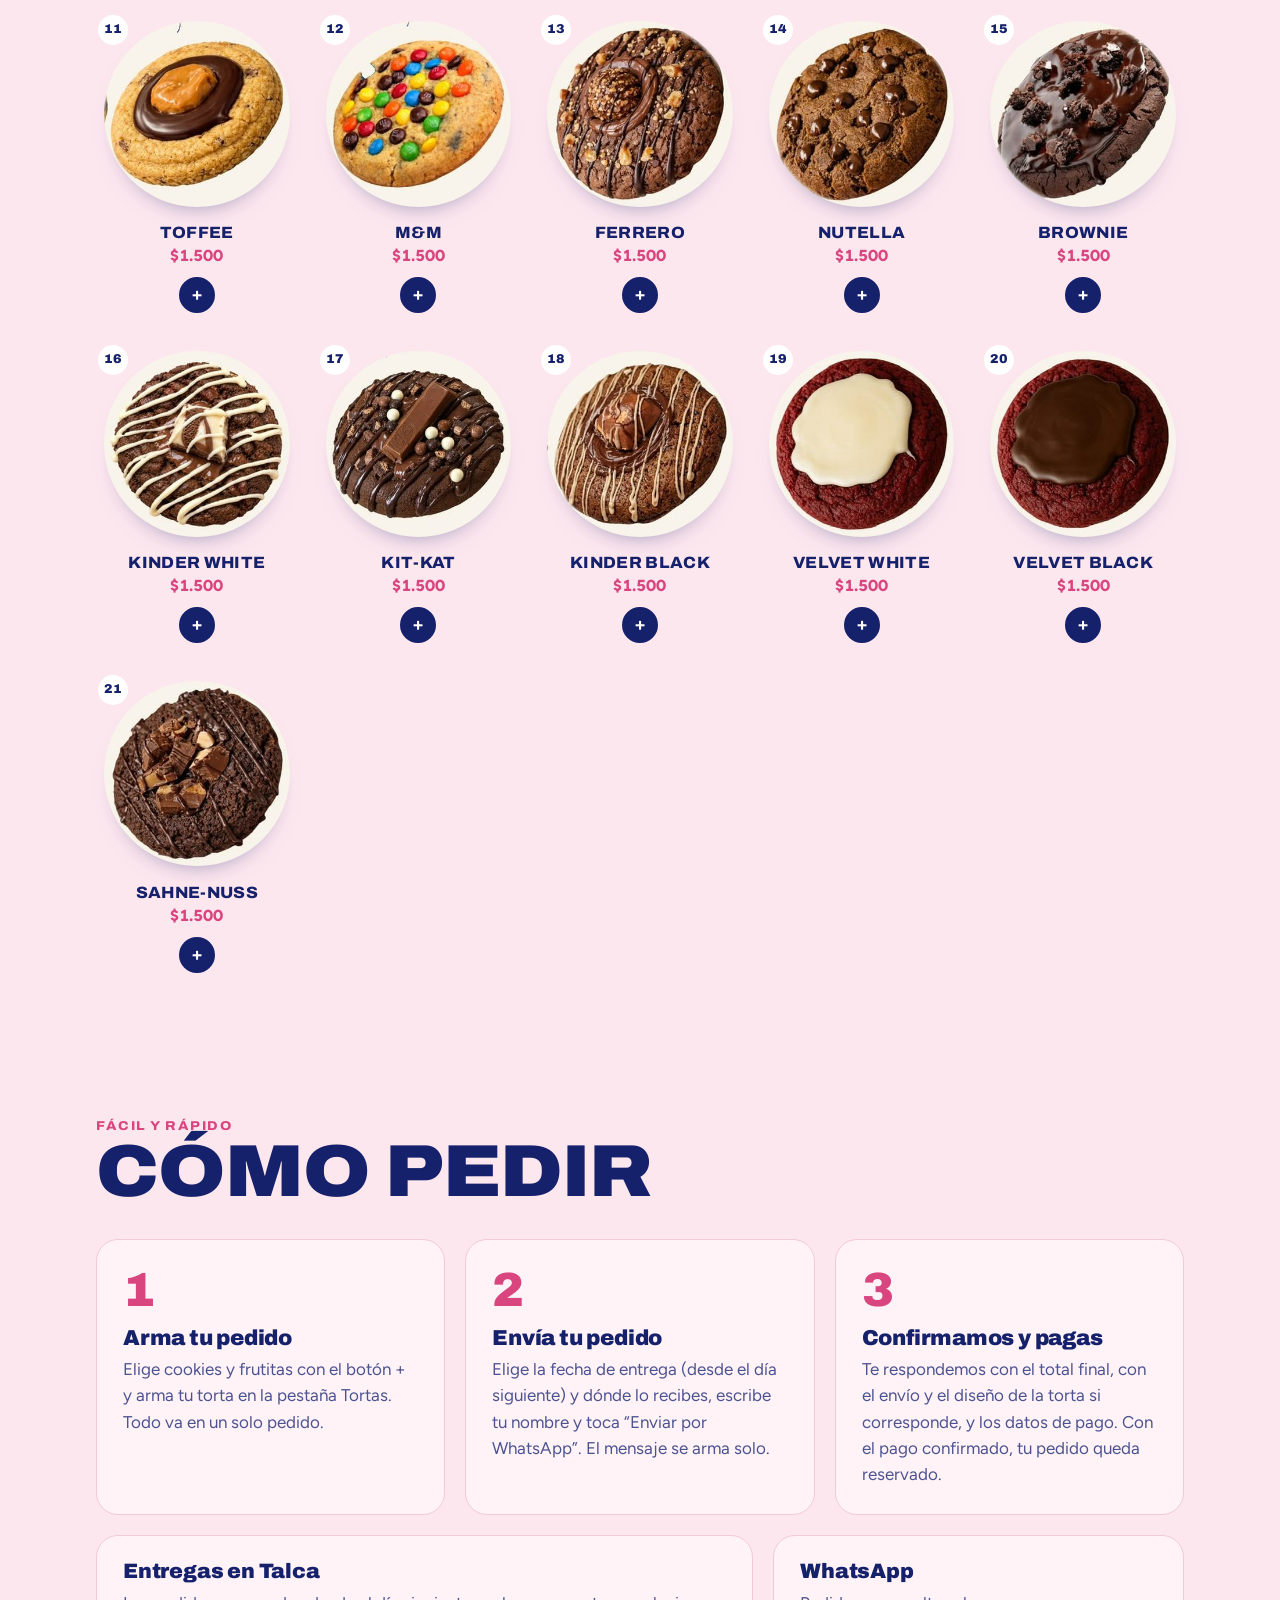
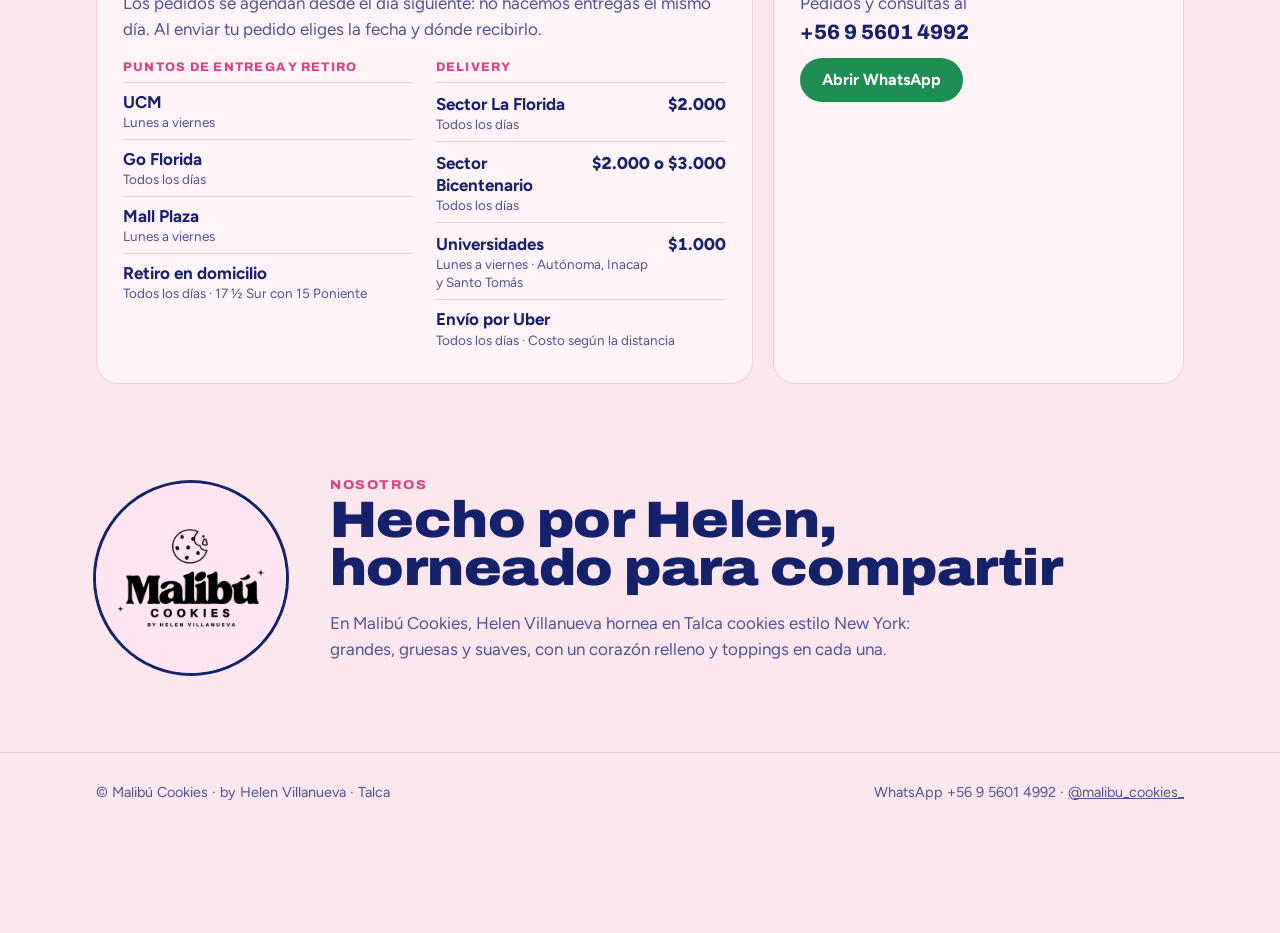
==== commit 086e03a9: "Entregas según el día: puntos de entrega, retiro y delivery Al hacer el pedido se elige primero la f" ====
--- a/index.html
+++ b/index.html
@@ -12,7 +12,7 @@
 <link rel="preconnect" href="https://fonts.googleapis.com">
 <link rel="preconnect" href="https://fonts.gstatic.com" crossorigin>
 <link rel="stylesheet" href="https://fonts.googleapis.com/css2?family=Archivo:wdth,wght@62..125,500..900&family=Figtree:wght@400;500;600;700&display=swap">
-<link rel="stylesheet" href="estilos.css">
+<link rel="stylesheet" href="estilos.css?v=20261115">
 </head>
 <body>
 <header class="top">
@@ -151,13 +151,14 @@
       <div class="sec-head"><div><div class="eyebrow">Fácil y rápido</div><h2>Cómo pedir</h2></div></div>
       <div class="steps">
         <div class="card step"><b>1</b><h3>Arma tu pedido</h3><p>Elige cookies y frutitas con el botón + y arma tu torta en la pestaña Tortas. Todo va en un solo pedido.</p></div>
-        <div class="card step"><b>2</b><h3>Envía tu pedido</h3><p>Elige delivery o retiro, escribe tu nombre y la fecha de entrega (desde el día siguiente), y toca “Enviar por WhatsApp”. El mensaje se arma solo.</p></div>
+        <div class="card step"><b>2</b><h3>Envía tu pedido</h3><p>Elige la fecha de entrega (desde el día siguiente) y dónde lo recibes, escribe tu nombre y toca “Enviar por WhatsApp”. El mensaje se arma solo.</p></div>
         <div class="card step"><b>3</b><h3>Confirmamos y pagas</h3><p>Te respondemos con el total final, con el envío y el diseño de la torta si corresponde, y los datos de pago. Con el pago confirmado, tu pedido queda reservado.</p></div>
       </div>
       <div class="info">
         <div class="card" id="entregas">
           <h3>Entregas en Talca</h3>
-          <p>Hacemos delivery dentro de Talca. Los pedidos se agendan desde el día siguiente: no hacemos entregas el mismo día. El costo del despacho varía según el sector donde vivas; te lo confirmamos junto con el total de tu pedido. Si prefieres retirar, elige Retiro al hacer tu pedido y lo coordinamos por WhatsApp.</p>
+          <p>Los pedidos se agendan desde el día siguiente: no hacemos entregas el mismo día. Al enviar tu pedido eliges la fecha y dónde recibirlo.</p>
+          <div class="entregas-lista" id="entregas-lista"></div>
         </div>
         <div class="card">
           <h3>WhatsApp</h3>
@@ -190,26 +191,30 @@
     <button class="btn btn-line" type="button" id="bag-toggle">Datos</button>
     <a class="btn btn-wa" id="bag-wa" href="https://wa.me/56956014992" target="_blank" rel="noopener">Enviar por WhatsApp</a>
     <div class="fields" id="bag-fields">
-      <div class="modo" role="radiogroup" aria-labelledby="modo-titulo">
-        <span id="modo-titulo">¿Cómo lo quieres recibir?</span>
-        <label class="opt" for="f-delivery"><input type="radio" name="entrega" value="Delivery" id="f-delivery"><span>Delivery</span></label>
-        <label class="opt" for="f-retiro"><input type="radio" name="entrega" value="Retiro" id="f-retiro"><span>Retiro</span></label>
-      </div>
-      <p class="aviso" id="f-aviso" role="alert" hidden>Elige delivery o retiro para enviar tu pedido.</p>
+      <p class="aviso" id="f-aviso" role="alert" hidden></p>
+      <label for="f-fecha">Fecha de entrega<input type="date" id="f-fecha"><small class="ayuda" id="f-fecha-ayuda">Desde mañana: no hacemos entregas el mismo día.</small></label>
       <label for="f-name">Tu nombre<input id="f-name" autocomplete="name"></label>
-      <label for="f-fecha">Fecha de entrega<input type="date" id="f-fecha"><small class="ayuda" id="f-fecha-ayuda">Desde mañana: no hacemos entregas el mismo día.</small></label>
-      <label class="ancho" id="f-sector-wrap" for="f-sector" hidden>Sector o dirección en Talca<input id="f-sector" autocomplete="street-address"></label>
-      <p class="nota" id="f-nota-retiro" hidden>Coordinamos el retiro contigo por WhatsApp.</p>
-      <p class="nota" id="f-nota-envio" hidden>La preorden no incluye el envío: depende de tu sector y te lo confirmamos por WhatsApp.</p>
+      <div class="donde" id="f-donde" role="radiogroup" aria-labelledby="donde-titulo">
+        <span class="donde-titulo" id="donde-titulo">¿Dónde lo recibes?</span>
+        <p class="nota" id="f-donde-msg" aria-live="polite">Elige la fecha para ver las opciones de ese día.</p>
+        <div id="f-opciones"></div>
+      </div>
+      <div class="donde" id="f-lugares" role="radiogroup" aria-labelledby="lugares-titulo" hidden>
+        <span class="donde-titulo" id="lugares-titulo">¿Dónde?</span>
+        <div class="opts" id="f-lugares-opts"></div>
+      </div>
+      <label class="ancho" id="f-sector-wrap" for="f-sector" hidden>Dirección<input id="f-sector" autocomplete="street-address" placeholder="Calle, número y alguna referencia"></label>
+      <p class="nota" id="f-nota-entrega" hidden></p>
       <p class="nota fotos" id="f-fotos" hidden>📎 Después de enviar el mensaje, adjunta también tus fotos de referencia en el chat de WhatsApp con el clip.</p>
       <pre id="bag-text"></pre>
     </div>
   </div>
 </div>
 
-<script src="config.js"></script>
-<script src="comun.js"></script>
-<script src="tortas.js"></script>
+<script src="config.js?v=20261115"></script>
+<script src="comun.js?v=20261115"></script>
+<script src="tortas.js?v=20261115"></script>
+<script src="entregas.js?v=20261115"></script>
 <script>
 let productos = [];
 let porId = {}, porNombre = {};
@@ -543,11 +548,90 @@
 else $("torta-form").innerHTML = `<h3>Arma tu torta</h3><p class="loading">Pronto podrás armar tu torta aquí. Mientras, escríbenos por WhatsApp.</p>`;
 
 /* ---------- Pedido: cookies, frutitas y tortas en un solo mensaje ---------- */
-let entrega = ""; // "Delivery" o "Retiro"
 // No hay entregas el mismo día: la fecha más cercana es mañana.
 const fechaMinima = () => { const d = new Date(); d.setDate(d.getDate() + 1); return isoDia(d); };
 const fechaInvalida = () => !!$("f-fecha").value && $("f-fecha").value < fechaMinima();
 $("f-fecha").min = fechaMinima();
+
+/* ---------- Entregas: las opciones de entregas.js que se ofrecen el día de la fecha elegida ---------- */
+const ENTREGAS = (window.MALIBU_ENTREGAS || []).filter(o => o && o.id && o.nombre);
+const DIAS = ["domingo", "lunes", "martes", "miércoles", "jueves", "viernes", "sábado"];
+const DIAS_PLURAL = ["domingos", "lunes", "martes", "miércoles", "jueves", "viernes", "sábados"];
+const diasDe = o => Array.isArray(o.dias) && o.dias.length ? o.dias.map(Number) : [0, 1, 2, 3, 4, 5, 6];
+const preciosEnvio = o => [].concat(o.precio ?? []).map(Number).filter(n => n > 0);
+const textoPrecios = lista => lista.map(n => pesos(n)).join(" o ");
+const lugaresDe = o => Array.isArray(o.lugares) ? o.lugares.map(String).filter(Boolean) : [];
+let entregaId = "", lugar = "", fechaPintada = null;
+
+// Día de la semana de la fecha elegida (0 domingo … 6 sábado), o -1 si falta o es antes de mañana.
+function diaElegido() {
+  const v = $("f-fecha").value;
+  if (!v || fechaInvalida()) return -1;
+  const [y, m, d] = v.split("-").map(Number);
+  return y && m && d ? new Date(y, m - 1, d).getDay() : -1;
+}
+const opcionesDelDia = () => { const dia = diaElegido(); return dia < 0 ? [] : ENTREGAS.filter(o => diasDe(o).includes(dia)); };
+// Lo elegido solo vale si esa opción se ofrece el día de la fecha elegida.
+const entregaActual = () => opcionesDelDia().find(o => o.id === entregaId) || null;
+const lugarActual = () => { const o = entregaActual(); return o && lugaresDe(o).includes(lugar) ? lugar : ""; };
+function agrupar(lista) {
+  const grupos = new Map();
+  for (const o of lista) {
+    const g = String(o.grupo || "Entrega");
+    if (!grupos.has(g)) grupos.set(g, []);
+    grupos.get(g).push(o);
+  }
+  return [...grupos];
+}
+function textoDias(o) {
+  const dias = new Set(diasDe(o));
+  const son = lista => lista.length === dias.size && lista.every(d => dias.has(d));
+  if (son([0, 1, 2, 3, 4, 5, 6])) return "Todos los días";
+  if (son([1, 2, 3, 4, 5])) return "Lunes a viernes";
+  if (son([1, 2, 3, 4, 5, 6])) return "Lunes a sábado";
+  if (son([6, 0])) return "Sábados y domingos";
+  const t = listaY([1, 2, 3, 4, 5, 6, 0].filter(d => dias.has(d)).map(d => DIAS_PLURAL[d]));
+  return t.charAt(0).toUpperCase() + t.slice(1);
+}
+const radio = (nombre, valor, marcado, contenido) => `<label class="opt"><input type="radio" name="${nombre}" value="${esc(valor)}"${marcado ? " checked" : ""}><span>${contenido}</span></label>`;
+
+// Al cambiar la fecha se muestran las opciones de ese día. Si lo elegido no se ofrece ese día, se avisa y se elige de nuevo.
+function pintarOpciones() {
+  const ops = opcionesDelDia(), dia = diaElegido(), antes = ENTREGAS.find(o => o.id === entregaId);
+  let msg = "";
+  if (!$("f-fecha").value) msg = "Elige la fecha para ver las opciones de ese día.";
+  else if (dia < 0) msg = "Elige una fecha desde mañana para ver las opciones de ese día.";
+  else if (!ops.length) msg = "Ese día no hay entregas. Elige otra fecha.";
+  else if (antes && !ops.includes(antes)) {
+    msg = `${antes.nombre} no está disponible los ${DIAS_PLURAL[dia]}. Elige otra opción.`;
+    entregaId = "";
+  }
+  $("donde-titulo").textContent = ops.length ? `¿Dónde lo recibes el ${DIAS[dia]}?` : "¿Dónde lo recibes?";
+  $("f-donde-msg").textContent = msg;
+  $("f-donde-msg").hidden = !msg;
+  $("f-opciones").innerHTML = agrupar(ops).map(([grupo, lista], i) => `<div class="grupo" role="group" aria-labelledby="grupo-${i}"><span class="grupo-titulo" id="grupo-${i}">${esc(grupo)}</span><div class="opts">${lista.map(o => {
+    const precios = preciosEnvio(o);
+    return radio("donde", o.id, o.id === entregaId, `${esc(o.nombre)}${o.detalle ? `<small>${esc(o.detalle)}</small>` : ""}${precios.length ? `<b>${textoPrecios(precios)}</b>` : ""}`);
+  }).join("")}</div></div>`).join("");
+  mostrarDetalles();
+}
+// Lo que pide la opción elegida: a qué lugar (las universidades), la dirección y su aviso.
+function mostrarDetalles() {
+  const o = entregaActual(), lugares = o ? lugaresDe(o) : [];
+  $("f-lugares").hidden = !lugares.length;
+  $("lugares-titulo").textContent = (o && o.pregunta) || "¿Dónde?";
+  $("f-lugares-opts").innerHTML = lugares.map(l => radio("lugar", l, l === lugar, esc(l))).join("");
+  $("f-sector-wrap").hidden = !(o && o.direccion);
+  $("f-nota-entrega").textContent = (o && o.nota) || "";
+  $("f-nota-entrega").hidden = !(o && o.nota);
+}
+// La tarjeta "Entregas en Talca" muestra todas las opciones, con sus días y precios.
+function pintarEntregas() {
+  $("entregas-lista").innerHTML = agrupar(ENTREGAS).map(([grupo, lista]) => `<div><h4>${esc(grupo)}</h4><ul>${lista.map(o => {
+    const precios = preciosEnvio(o);
+    return `<li><span><strong>${esc(o.nombre)}</strong><small>${esc([textoDias(o), o.detalle].filter(Boolean).join(" · "))}</small></span>${precios.length ? `<b>${textoPrecios(precios)}</b>` : ""}</li>`;
+  }).join("")}</ul></div>`).join("");
+}
 
 function lineasTorta(t) {
   const l = [`🎂 ${nombreTorta(t)} (${precioTorta(t)})`];
@@ -565,40 +649,59 @@
     return `• ${q} × ${porId[id].name}` + (precio ? ` (${pesos(q * precio)})` : "");
   }).join("\n"));
   if (tortas.length) bloques.push(tortas.map(t => lineasTorta(t).join("\n")).join("\n"));
-  // Al final: cuántas cookies, frutitas y tortas son, y la preorden, que no incluye el envío.
-  const r = resumenPedido(pares, porId, tortas);
+  // Al final: cuántas cookies, frutitas y tortas son, la preorden y el envío si la entrega elegida lo cobra.
+  const r = resumenPedido(pares, porId, tortas), o = entregaActual(), envios = o ? preciosEnvio(o) : [];
+  const diseno = r.masDiseno ? " + diseño" : "";
   const cuenta = [`Total: ${r.conteoTotal}`];
-  if (r.total) cuenta.push(`Preorden: ${pesos(r.total)}` + (r.masDiseno ? " + diseño" : "") + (entrega === "Delivery" ? " (sin envío)" : ""));
+  if (r.total) cuenta.push(`Preorden: ${pesos(r.total)}${diseno}`);
+  if (envios.length) {
+    cuenta.push(`Envío: ${textoPrecios(envios)}${envios.length > 1 ? " según la dirección" : ""}`);
+    if (r.total) cuenta.push(`Total con envío: ${textoPrecios(envios.map(n => r.total + n))}${diseno}`);
+  } else if (o && o.direccion) cuenta.push("Envío: por confirmar");
   bloques.push(cuenta.join("\n"));
-  const nombre = $("f-name").value.trim(), sector = $("f-sector").value.trim(), fecha = fechaLarga($("f-fecha").value);
+  const nombre = $("f-name").value.trim(), direccion = $("f-sector").value.trim(), fecha = fechaLarga($("f-fecha").value), l = lugarActual();
   const datos = [];
   if (nombre) datos.push(`Nombre: ${nombre}`);
-  if (entrega) datos.push(`Entrega: ${entrega}`);
-  if (entrega === "Delivery" && sector) datos.push(`Dirección: ${sector}`);
+  if (o) datos.push(`Entrega: ${o.mensaje || o.nombre}${l ? ` (${l})` : ""}`);
+  if (o && o.direccion && direccion) datos.push(`Dirección: ${direccion}`);
   if (fecha) datos.push(`Fecha de entrega: ${fecha}`);
   if (datos.length) bloques.push(datos.join("\n"));
   if (tortas.some(t => t.fotos)) bloques.push("📎 Te envío también las fotos de referencia aquí en el chat.");
   return "Hola Malibú! Quiero hacer este pedido:\n" + bloques.join("\n\n");
 }
-// Lo que falta para enviar: delivery o retiro siempre, una fecha desde mañana, y la fecha si el pedido lleva torta.
+// Lo que falta para enviar: una fecha desde mañana, dónde recibirlo y, según la opción, el lugar o la dirección.
 function faltaEnBolsa() {
-  if (!entrega) return ["Elige delivery o retiro para enviar tu pedido.", $("f-delivery")];
+  const primero = nombre => document.querySelector(`input[name="${nombre}"]`);
+  if (!$("f-fecha").value) return ["Elige la fecha de entrega.", $("f-fecha")];
   if (fechaInvalida()) return ["No hacemos entregas el mismo día. Elige una fecha desde mañana.", $("f-fecha")];
-  if (tortas.length && !$("f-fecha").value) return ["Elige la fecha de entrega de tu torta.", $("f-fecha")];
+  if (!ENTREGAS.length) return null; // sin la lista de entregas, se coordina por WhatsApp
+  if (!opcionesDelDia().length) return ["Ese día no hay entregas. Elige otra fecha.", $("f-fecha")];
+  const o = entregaActual();
+  if (!o) return ["Elige dónde quieres recibir tu pedido.", primero("donde")];
+  if (lugaresDe(o).length && !lugarActual()) return [`${o.pregunta || "¿Dónde?"} Elige una opción.`, primero("lugar")];
+  if (o.direccion && !$("f-sector").value.trim()) return ["Escribe tu dirección para el envío.", $("f-sector")];
   return null;
+}
+// El aviso aparece justo arriba de lo que falta, para que se vea aunque los datos no quepan en la pantalla.
+function mostrarAviso(falta) {
+  const aviso = $("f-aviso"), bloque = falta[1] && falta[1].closest("#bag-fields > *");
+  if (bloque && bloque !== aviso && bloque.previousElementSibling !== aviso) bloque.before(aviso);
+  aviso.textContent = falta[0];
+  aviso.hidden = false;
 }
 function actualizarBolsa() {
   for (const id in carrito) if (!porId[id]) delete carrito[id];
   const r = resumenPedido(Object.entries(carrito), porId, tortas);
   $("bag").hidden = !r.unidades && !r.tortas;
   $("bag-count").textContent = r.conteo + (r.total ? " · " + pesos(r.total) + (r.masDiseno ? " + diseño" : "") : "");
+  const o = entregaActual();
   const nombres = Object.keys(carrito).map(id => porId[id].name).concat(tortas.map(t => "🎂 " + t.sabor));
-  $("bag-list").textContent = (entrega ? entrega + " · " : "") + nombres.join(", ");
+  $("bag-list").textContent = (o ? (lugarActual() || o.nombre) + " · " : "") + nombres.join(", ");
   $("f-fotos").hidden = !tortas.some(t => t.fotos);
   $("f-fecha-ayuda").classList.toggle("error", fechaInvalida());
   if (!$("f-aviso").hidden) {
     const f = faltaEnBolsa();
-    if (f) $("f-aviso").textContent = f[0]; else $("f-aviso").hidden = true;
+    if (f) mostrarAviso(f); else $("f-aviso").hidden = true;
   }
   const t = textoPedido();
   $("bag-text").textContent = t;
@@ -611,14 +714,30 @@
 }
 $("bag-toggle").addEventListener("click", () => abrirDatos(!$("bag").classList.contains("open")));
 
-document.querySelectorAll('input[name="entrega"]').forEach(r => r.addEventListener("change", () => {
-  entrega = r.value;
-  const esDelivery = entrega === "Delivery";
-  $("f-sector-wrap").hidden = !esDelivery;
-  $("f-nota-retiro").hidden = esDelivery;
-  $("f-nota-envio").hidden = !esDelivery;
+// La fecha manda: al cambiarla se muestran las opciones de ese día.
+function cambiarFecha() {
+  if ($("f-fecha").value === fechaPintada) return;
+  fechaPintada = $("f-fecha").value;
+  pintarOpciones();
   actualizarBolsa();
-}));
+}
+["input", "change"].forEach(ev => $("f-fecha").addEventListener(ev, cambiarFecha));
+$("f-opciones").addEventListener("change", e => {
+  if (e.target.name !== "donde") return;
+  entregaId = e.target.value;
+  $("f-donde-msg").hidden = true;
+  mostrarDetalles();
+  actualizarBolsa();
+});
+$("f-lugares-opts").addEventListener("change", e => {
+  if (e.target.name !== "lugar") return;
+  lugar = e.target.value;
+  actualizarBolsa();
+});
+["f-name", "f-sector"].forEach(id => $(id).addEventListener("input", actualizarBolsa));
+$("f-donde").hidden = !ENTREGAS.length;
+pintarEntregas();
+pintarOpciones();
 
 // Si falta algo, el botón abre los datos y lo indica en vez de ir a WhatsApp.
 $("bag-wa").addEventListener("click", e => {
@@ -626,11 +745,9 @@
   if (!falta) return;
   e.preventDefault();
   abrirDatos(true);
-  $("f-aviso").textContent = falta[0];
-  $("f-aviso").hidden = false;
-  falta[1].focus();
+  mostrarAviso(falta);
+  if (falta[1]) falta[1].focus();
 });
-["f-name", "f-sector", "f-fecha"].forEach(id => ["input", "change"].forEach(ev => $(id).addEventListener(ev, actualizarBolsa)));
 
 async function cargar() {
   try {
--- a/estilos.css
+++ b/estilos.css
@@ -121,11 +121,20 @@
 .step h3{font-size:1.35rem;margin:14px 0 8px;font-stretch:100%}
 .step p{margin:0;color:var(--ink-soft)}
 @media (max-width:820px){.steps{grid-template-columns:1fr}}
-.info{display:grid;grid-template-columns:1fr 1fr;gap:20px;margin-top:20px}
+.info{display:grid;grid-template-columns:minmax(0,1.6fr) minmax(0,1fr);gap:20px;margin-top:20px}
 .info h3{font-size:1.3rem;font-stretch:100%;margin-bottom:8px}
 .info p{margin:0;color:var(--ink-soft)}
 .phone{font-family:var(--display);font-weight:800;font-size:1.3rem;user-select:all;color:var(--ink)}
 @media (max-width:720px){.info{grid-template-columns:1fr}}
+/* Entregas en Talca: todas las opciones con sus días y precios */
+.entregas-lista{display:grid;grid-template-columns:repeat(auto-fit,minmax(min(100%,250px),1fr));gap:14px 22px;margin-top:16px}
+.entregas-lista h4{margin:0 0 4px;font-family:var(--display);font-weight:800;font-size:.78rem;letter-spacing:.1em;text-transform:uppercase;color:var(--accent)}
+.entregas-lista ul{list-style:none;margin:0;padding:0}
+.entregas-lista li{display:flex;align-items:baseline;justify-content:space-between;gap:2px 12px;padding:8px 0;border-top:1px solid var(--line)}
+.entregas-lista li span{display:grid;min-width:0}
+.entregas-lista strong{font-weight:700;line-height:1.3}
+.entregas-lista small{font-size:.84rem;line-height:1.35;color:var(--ink-soft)}
+.entregas-lista b{font-weight:800;white-space:nowrap;font-variant-numeric:tabular-nums}
 
 .about .wrap{display:grid;grid-template-columns:auto 1fr;gap:44px;align-items:center}
 .about img{width:190px;height:190px}
@@ -149,12 +158,21 @@
 .bag label{font-size:.78rem;opacity:.85;display:flex;flex-direction:column;gap:4px}
 .bag input{font:500 .95rem var(--body);padding:9px 11px;border-radius:10px;border:0;background:var(--white);color:var(--ink);min-width:0}
 .bag pre{grid-column:1/-1;margin:0;white-space:pre-wrap;font:500 .85rem/1.45 var(--body);background:rgba(255,255,255,.12);border-radius:12px;padding:10px 12px;max-height:26vh;overflow:auto}
-.bag .modo{grid-column:1/-1;display:flex;flex-wrap:wrap;align-items:center;gap:8px 10px}
-.bag .modo > span{font-size:.85rem;font-weight:600;margin-right:4px}
-.bag .opt{position:relative;flex-direction:row;align-items:center;font-size:.95rem;opacity:1;cursor:pointer}
+/* ¿Dónde lo recibes?: opciones del día elegido, agrupadas en puntos de entrega y delivery */
+.bag .donde{grid-column:1/-1;display:grid;gap:8px;margin-top:2px}
+.bag .donde-titulo{font-size:.88rem;font-weight:700}
+.bag .grupo{display:grid;gap:6px}
+.bag .grupo + .grupo{margin-top:6px}
+.bag .grupo-titulo{font-size:.7rem;font-weight:700;letter-spacing:.1em;text-transform:uppercase;opacity:.75}
+.bag .opts{display:grid;grid-template-columns:repeat(4,minmax(0,1fr));gap:8px}
+@media (max-width:640px){.bag .opts{grid-template-columns:repeat(2,minmax(0,1fr))}}
+.bag .opt{position:relative;display:block;font-size:.92rem;opacity:1;cursor:pointer}
 .bag .opt input{position:absolute;opacity:0;width:1px;height:1px;margin:0;padding:0}
-.bag .opt span{display:inline-block;padding:9px 18px;border-radius:999px;box-shadow:inset 0 0 0 2px var(--white);font-weight:700;color:var(--white)}
-.bag .opt input:checked + span{background:var(--white);color:var(--ink)}
+.bag .opt span{display:grid;gap:2px;align-content:center;height:100%;padding:9px 12px;border-radius:12px;box-shadow:inset 0 0 0 2px rgba(255,255,255,.55);font-weight:700;line-height:1.25;color:var(--white);transition:background .15s,color .15s}
+.bag .opt small{font-size:.76rem;font-weight:500;opacity:.85}
+.bag .opt b{font-size:.84rem;font-weight:800;color:var(--band);font-variant-numeric:tabular-nums}
+.bag .opt input:checked + span{background:var(--white);color:var(--ink);box-shadow:inset 0 0 0 2px var(--white)}
+.bag .opt input:checked + span b{color:var(--ink)}
 .bag .opt input:focus-visible + span{outline:3px solid var(--accent);outline-offset:2px}
 .bag .aviso{grid-column:1/-1;margin:0;padding:8px 12px;border-radius:10px;background:var(--accent);color:var(--white);font-weight:700;font-size:.88rem}
 .bag .nota{grid-column:1/-1;margin:0;font-size:.85rem;opacity:.85}
@@ -164,7 +182,7 @@
 .bag .ayuda{font-size:.75rem;font-weight:500}
 .bag .ayuda.error{padding:5px 9px;border-radius:8px;background:var(--accent);color:var(--white);font-weight:700}
 .bag.open .inner{max-height:calc(100vh - 24px);max-height:calc(100dvh - 24px - env(safe-area-inset-bottom,0px));overflow-y:auto;overscroll-behavior:contain}
-@media (max-width:520px){.bag .inner{padding:14px 14px 14px 16px;gap:10px}.bag .sum{flex-basis:100%}#bag-wa{flex:1}.bag .fields{grid-template-columns:1fr}.bag .modo > span{flex-basis:100%}.bag .opt{flex:1}.bag .opt span{flex:1;text-align:center}}
+@media (max-width:520px){.bag .inner{padding:14px 14px 14px 16px;gap:10px}.bag .sum{flex-basis:100%}#bag-wa{flex:1}.bag .fields{grid-template-columns:1fr}}
 
 /* admin */
 .admin{background:var(--paper-2);border-top:3px solid var(--ink)}
@@ -214,6 +232,10 @@
 .prod-row .acc{display:flex;align-items:center;gap:12px}
 .prod-row .edit{border:0;background:none;padding:0;color:var(--ink);font:600 .85rem var(--body);text-decoration:underline;cursor:pointer;white-space:nowrap}
 .prod-row.abierta{border-color:var(--ink)}
+.aviso-script{margin:0 0 18px;padding:14px 16px;border-radius:14px;border:2px dashed var(--accent);background:var(--white);font-size:.92rem}
+.aviso-script p{margin:4px 0 8px;color:var(--ink-soft)}
+.aviso-script ol{margin:0;padding-left:20px;display:grid;gap:4px}
+.aviso-script a{color:var(--accent);font-weight:700}
 .prod-row .editor{grid-column:1/-1;display:grid;gap:10px;margin-top:4px;padding-top:12px;border-top:1px dashed var(--line)}
 .prod-row .editor label{display:grid;gap:5px;font-size:.85rem;font-weight:600}
 .admin .prod-row .editor textarea{min-height:64px}
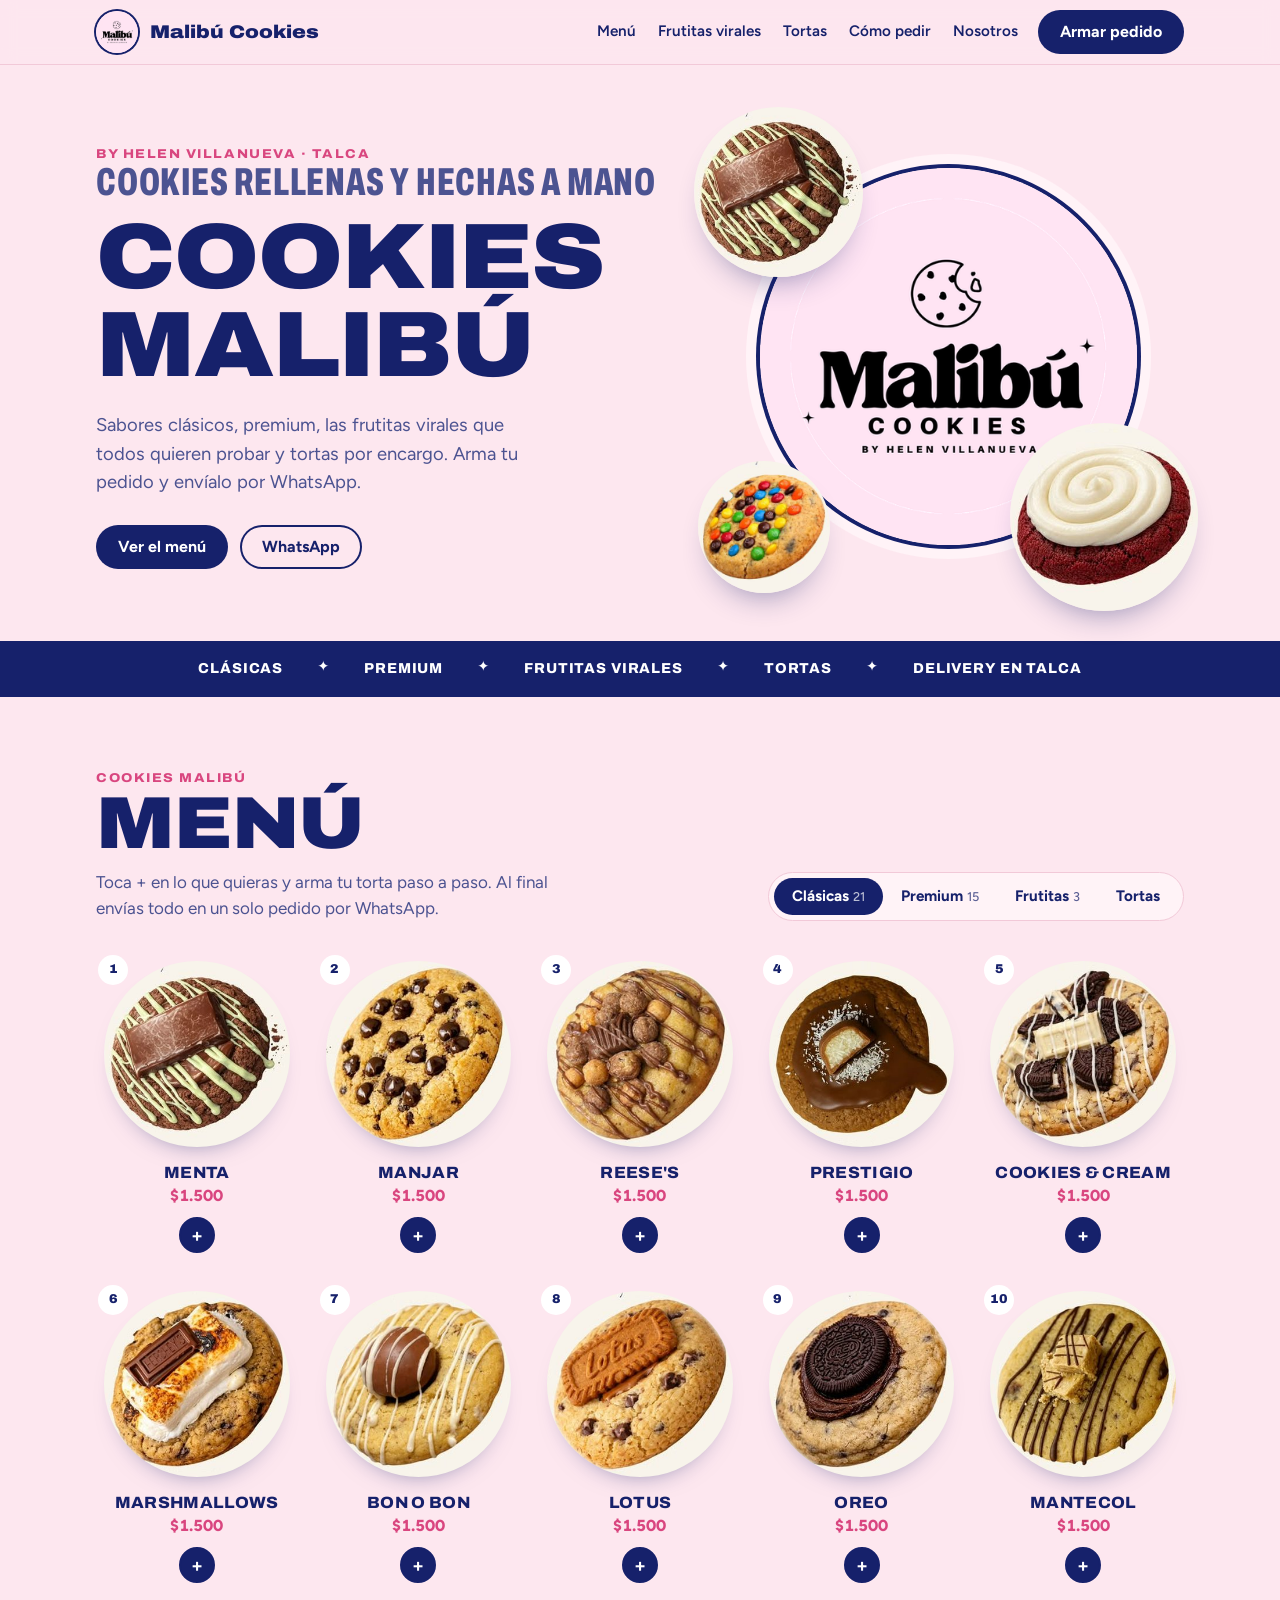
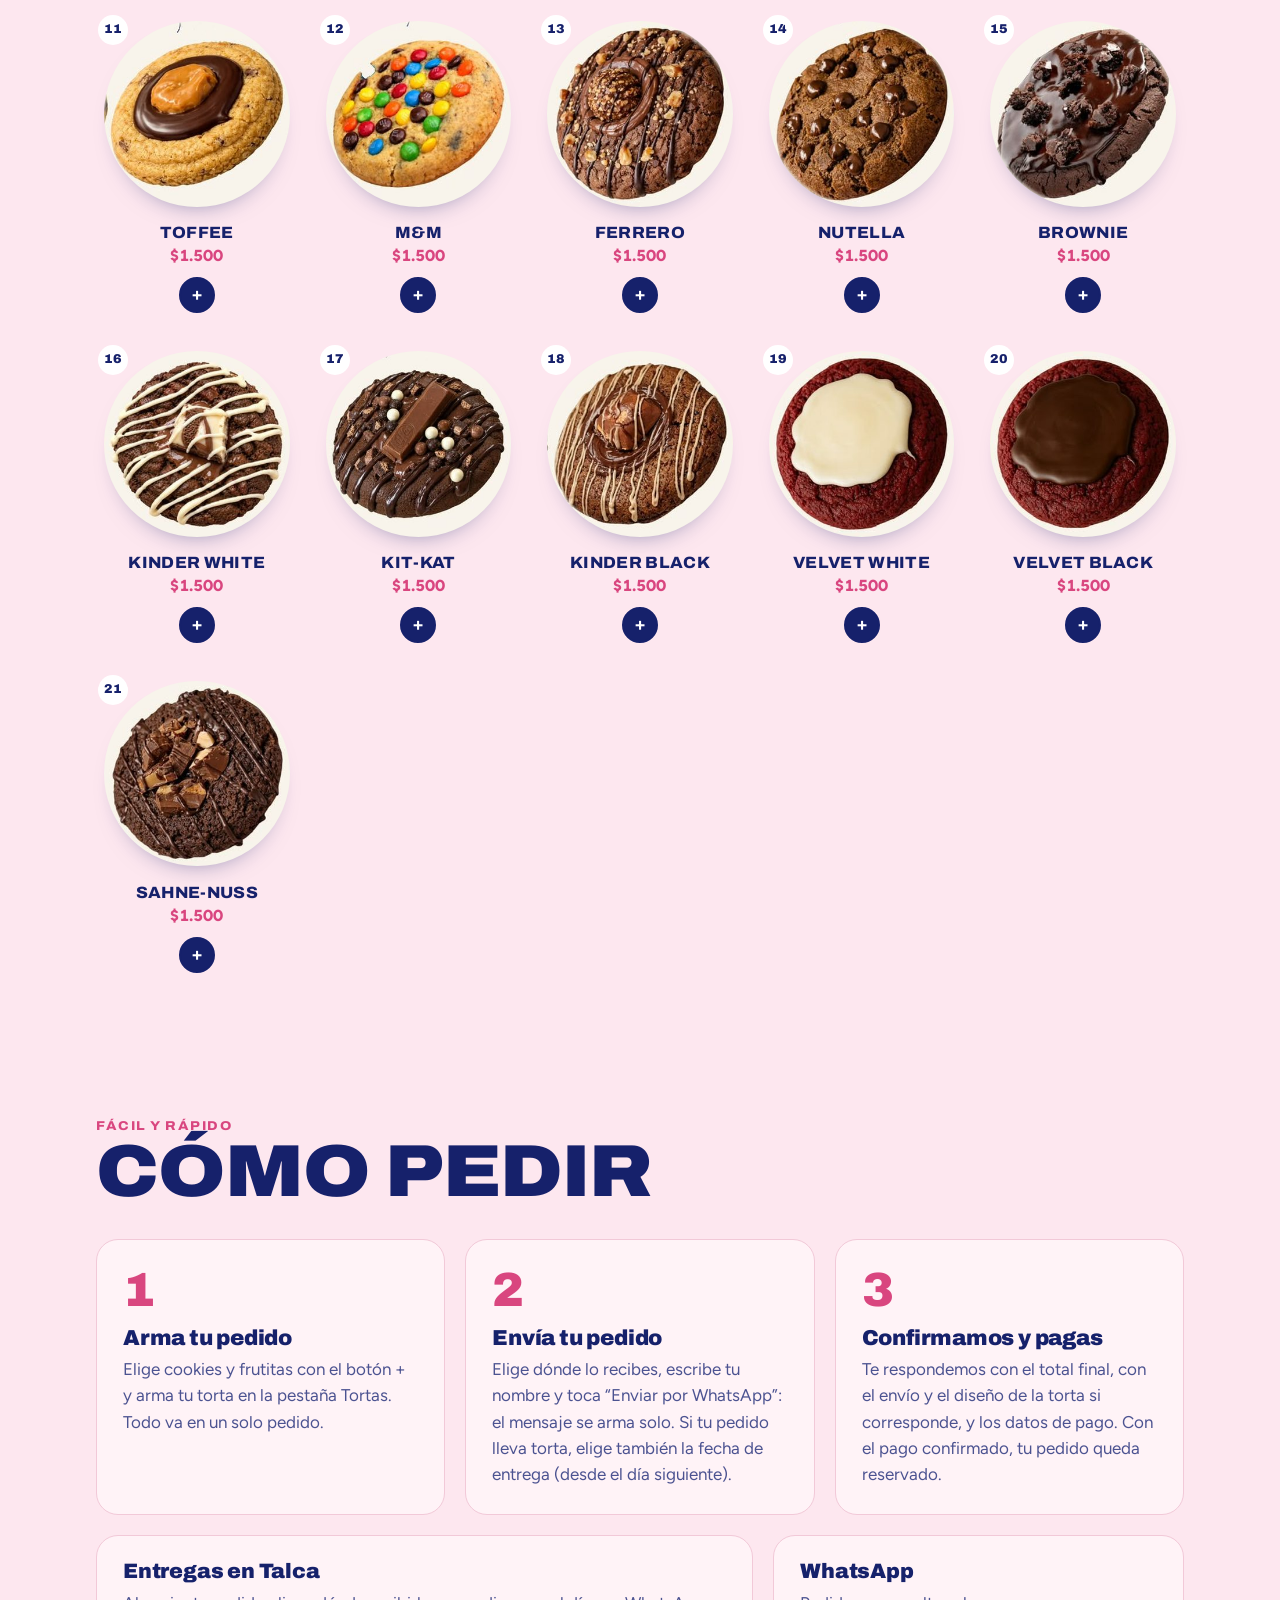
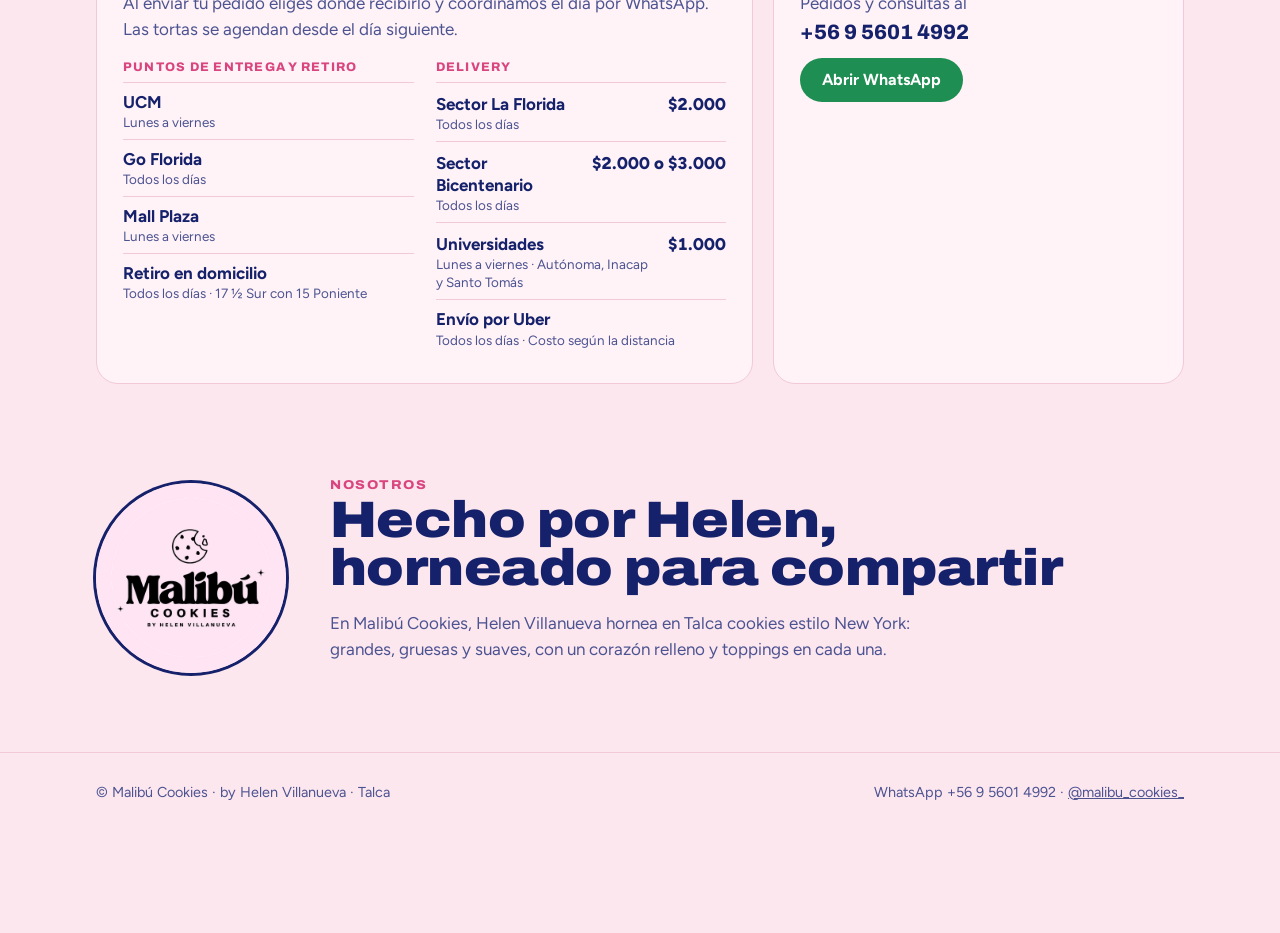
==== commit fab9ed57: "Pedir la fecha solo cuando el pedido lleva torta Los demás pedidos coordinan el día por WhatsApp: se" ====
--- a/index.html
+++ b/index.html
@@ -12,7 +12,7 @@
 <link rel="preconnect" href="https://fonts.googleapis.com">
 <link rel="preconnect" href="https://fonts.gstatic.com" crossorigin>
 <link rel="stylesheet" href="https://fonts.googleapis.com/css2?family=Archivo:wdth,wght@62..125,500..900&family=Figtree:wght@400;500;600;700&display=swap">
-<link rel="stylesheet" href="estilos.css?v=20261115">
+<link rel="stylesheet" href="estilos.css?v=20261115b">
 </head>
 <body>
 <header class="top">
@@ -87,6 +87,7 @@
             <li>Mini tortas con el diseño incluido en el precio.</li>
             <li id="t-cobertura-info">Todas con cobertura de crema.</li>
             <li>En las tortas de bizcocho y de hojarasca, el diseño se cotiza aparte según su dificultad.</li>
+            <li>Al enviar el pedido eliges la fecha de entrega de tu torta, desde el día siguiente.</li>
           </ul>
         </div>
 
@@ -151,13 +152,13 @@
       <div class="sec-head"><div><div class="eyebrow">Fácil y rápido</div><h2>Cómo pedir</h2></div></div>
       <div class="steps">
         <div class="card step"><b>1</b><h3>Arma tu pedido</h3><p>Elige cookies y frutitas con el botón + y arma tu torta en la pestaña Tortas. Todo va en un solo pedido.</p></div>
-        <div class="card step"><b>2</b><h3>Envía tu pedido</h3><p>Elige la fecha de entrega (desde el día siguiente) y dónde lo recibes, escribe tu nombre y toca “Enviar por WhatsApp”. El mensaje se arma solo.</p></div>
+        <div class="card step"><b>2</b><h3>Envía tu pedido</h3><p>Elige dónde lo recibes, escribe tu nombre y toca “Enviar por WhatsApp”: el mensaje se arma solo. Si tu pedido lleva torta, elige también la fecha de entrega (desde el día siguiente).</p></div>
         <div class="card step"><b>3</b><h3>Confirmamos y pagas</h3><p>Te respondemos con el total final, con el envío y el diseño de la torta si corresponde, y los datos de pago. Con el pago confirmado, tu pedido queda reservado.</p></div>
       </div>
       <div class="info">
         <div class="card" id="entregas">
           <h3>Entregas en Talca</h3>
-          <p>Los pedidos se agendan desde el día siguiente: no hacemos entregas el mismo día. Al enviar tu pedido eliges la fecha y dónde recibirlo.</p>
+          <p>Al enviar tu pedido eliges dónde recibirlo y coordinamos el día por WhatsApp. Las tortas se agendan desde el día siguiente.</p>
           <div class="entregas-lista" id="entregas-lista"></div>
         </div>
         <div class="card">
@@ -192,11 +193,11 @@
     <a class="btn btn-wa" id="bag-wa" href="https://wa.me/56956014992" target="_blank" rel="noopener">Enviar por WhatsApp</a>
     <div class="fields" id="bag-fields">
       <p class="aviso" id="f-aviso" role="alert" hidden></p>
-      <label for="f-fecha">Fecha de entrega<input type="date" id="f-fecha"><small class="ayuda" id="f-fecha-ayuda">Desde mañana: no hacemos entregas el mismo día.</small></label>
       <label for="f-name">Tu nombre<input id="f-name" autocomplete="name"></label>
+      <label for="f-fecha" id="f-fecha-wrap" hidden><span id="f-fecha-titulo">Fecha de entrega de tu torta</span><input type="date" id="f-fecha"><small class="ayuda" id="f-fecha-ayuda">Desde mañana: no hacemos entregas el mismo día.</small></label>
       <div class="donde" id="f-donde" role="radiogroup" aria-labelledby="donde-titulo">
         <span class="donde-titulo" id="donde-titulo">¿Dónde lo recibes?</span>
-        <p class="nota" id="f-donde-msg" aria-live="polite">Elige la fecha para ver las opciones de ese día.</p>
+        <p class="nota" id="f-donde-msg" aria-live="polite" hidden></p>
         <div id="f-opciones"></div>
       </div>
       <div class="donde" id="f-lugares" role="radiogroup" aria-labelledby="lugares-titulo" hidden>
@@ -211,10 +212,10 @@
   </div>
 </div>
 
-<script src="config.js?v=20261115"></script>
-<script src="comun.js?v=20261115"></script>
-<script src="tortas.js?v=20261115"></script>
-<script src="entregas.js?v=20261115"></script>
+<script src="config.js?v=20261115b"></script>
+<script src="comun.js?v=20261115b"></script>
+<script src="tortas.js?v=20261115b"></script>
+<script src="entregas.js?v=20261115b"></script>
 <script>
 let productos = [];
 let porId = {}, porNombre = {};
@@ -548,12 +549,14 @@
 else $("torta-form").innerHTML = `<h3>Arma tu torta</h3><p class="loading">Pronto podrás armar tu torta aquí. Mientras, escríbenos por WhatsApp.</p>`;
 
 /* ---------- Pedido: cookies, frutitas y tortas en un solo mensaje ---------- */
+// La fecha solo se pide si el pedido lleva torta; los demás pedidos coordinan el día por WhatsApp.
 // No hay entregas el mismo día: la fecha más cercana es mañana.
 const fechaMinima = () => { const d = new Date(); d.setDate(d.getDate() + 1); return isoDia(d); };
-const fechaInvalida = () => !!$("f-fecha").value && $("f-fecha").value < fechaMinima();
+const fechaPedido = () => tortas.length ? $("f-fecha").value : "";
+const fechaInvalida = () => !!fechaPedido() && fechaPedido() < fechaMinima();
 $("f-fecha").min = fechaMinima();
 
-/* ---------- Entregas: las opciones de entregas.js que se ofrecen el día de la fecha elegida ---------- */
+/* ---------- Entregas: las opciones de entregas.js; con fecha, solo las que se ofrecen ese día ---------- */
 const ENTREGAS = (window.MALIBU_ENTREGAS || []).filter(o => o && o.id && o.nombre);
 const DIAS = ["domingo", "lunes", "martes", "miércoles", "jueves", "viernes", "sábado"];
 const DIAS_PLURAL = ["domingos", "lunes", "martes", "miércoles", "jueves", "viernes", "sábados"];
@@ -561,18 +564,20 @@
 const preciosEnvio = o => [].concat(o.precio ?? []).map(Number).filter(n => n > 0);
 const textoPrecios = lista => lista.map(n => pesos(n)).join(" o ");
 const lugaresDe = o => Array.isArray(o.lugares) ? o.lugares.map(String).filter(Boolean) : [];
-let entregaId = "", lugar = "", fechaPintada = null;
-
-// Día de la semana de la fecha elegida (0 domingo … 6 sábado), o -1 si falta o es antes de mañana.
+let entregaId = "", lugar = "", diaPintado = null;
+
+const todosLosDias = o => [0, 1, 2, 3, 4, 5, 6].every(d => diasDe(o).includes(d));
+// Día de la semana de la fecha elegida (0 domingo … 6 sábado), o -1 si no hay fecha o es antes de mañana.
 function diaElegido() {
-  const v = $("f-fecha").value;
+  const v = fechaPedido();
   if (!v || fechaInvalida()) return -1;
   const [y, m, d] = v.split("-").map(Number);
   return y && m && d ? new Date(y, m - 1, d).getDay() : -1;
 }
-const opcionesDelDia = () => { const dia = diaElegido(); return dia < 0 ? [] : ENTREGAS.filter(o => diasDe(o).includes(dia)); };
+// Sin fecha se muestran todas las opciones, cada una con sus días; con fecha, solo las de ese día.
+const opcionesDisponibles = () => { const dia = diaElegido(); return dia < 0 ? ENTREGAS : ENTREGAS.filter(o => diasDe(o).includes(dia)); };
 // Lo elegido solo vale si esa opción se ofrece el día de la fecha elegida.
-const entregaActual = () => opcionesDelDia().find(o => o.id === entregaId) || null;
+const entregaActual = () => opcionesDisponibles().find(o => o.id === entregaId) || null;
 const lugarActual = () => { const o = entregaActual(); return o && lugaresDe(o).includes(lugar) ? lugar : ""; };
 function agrupar(lista) {
   const grupos = new Map();
@@ -595,23 +600,22 @@
 }
 const radio = (nombre, valor, marcado, contenido) => `<label class="opt"><input type="radio" name="${nombre}" value="${esc(valor)}"${marcado ? " checked" : ""}><span>${contenido}</span></label>`;
 
-// Al cambiar la fecha se muestran las opciones de ese día. Si lo elegido no se ofrece ese día, se avisa y se elige de nuevo.
+// Con fecha se muestran las opciones de ese día. Si lo elegido no se ofrece ese día, se avisa y se elige de nuevo.
 function pintarOpciones() {
-  const ops = opcionesDelDia(), dia = diaElegido(), antes = ENTREGAS.find(o => o.id === entregaId);
+  const ops = opcionesDisponibles(), dia = diaElegido(), antes = ENTREGAS.find(o => o.id === entregaId);
   let msg = "";
-  if (!$("f-fecha").value) msg = "Elige la fecha para ver las opciones de ese día.";
-  else if (dia < 0) msg = "Elige una fecha desde mañana para ver las opciones de ese día.";
-  else if (!ops.length) msg = "Ese día no hay entregas. Elige otra fecha.";
+  if (!ops.length) msg = "Ese día no hay entregas. Elige otra fecha.";
   else if (antes && !ops.includes(antes)) {
     msg = `${antes.nombre} no está disponible los ${DIAS_PLURAL[dia]}. Elige otra opción.`;
     entregaId = "";
   }
-  $("donde-titulo").textContent = ops.length ? `¿Dónde lo recibes el ${DIAS[dia]}?` : "¿Dónde lo recibes?";
+  $("donde-titulo").textContent = dia >= 0 && ops.length ? `¿Dónde lo recibes el ${DIAS[dia]}?` : "¿Dónde lo recibes?";
   $("f-donde-msg").textContent = msg;
   $("f-donde-msg").hidden = !msg;
   $("f-opciones").innerHTML = agrupar(ops).map(([grupo, lista], i) => `<div class="grupo" role="group" aria-labelledby="grupo-${i}"><span class="grupo-titulo" id="grupo-${i}">${esc(grupo)}</span><div class="opts">${lista.map(o => {
-    const precios = preciosEnvio(o);
-    return radio("donde", o.id, o.id === entregaId, `${esc(o.nombre)}${o.detalle ? `<small>${esc(o.detalle)}</small>` : ""}${precios.length ? `<b>${textoPrecios(precios)}</b>` : ""}`);
+    // Sin fecha, la opción que no es de todos los días dice cuándo se ofrece.
+    const precios = preciosEnvio(o), dias = dia < 0 && !todosLosDias(o) ? "Solo " + textoDias(o).toLowerCase() : "";
+    return radio("donde", o.id, o.id === entregaId, `${esc(o.nombre)}${o.detalle ? `<small>${esc(o.detalle)}</small>` : ""}${dias ? `<small class="dias">${esc(dias)}</small>` : ""}${precios.length ? `<b>${textoPrecios(precios)}</b>` : ""}`);
   }).join("")}</div></div>`).join("");
   mostrarDetalles();
 }
@@ -659,7 +663,7 @@
     if (r.total) cuenta.push(`Total con envío: ${textoPrecios(envios.map(n => r.total + n))}${diseno}`);
   } else if (o && o.direccion) cuenta.push("Envío: por confirmar");
   bloques.push(cuenta.join("\n"));
-  const nombre = $("f-name").value.trim(), direccion = $("f-sector").value.trim(), fecha = fechaLarga($("f-fecha").value), l = lugarActual();
+  const nombre = $("f-name").value.trim(), direccion = $("f-sector").value.trim(), fecha = fechaLarga(fechaPedido()), l = lugarActual();
   const datos = [];
   if (nombre) datos.push(`Nombre: ${nombre}`);
   if (o) datos.push(`Entrega: ${o.mensaje || o.nombre}${l ? ` (${l})` : ""}`);
@@ -669,13 +673,13 @@
   if (tortas.some(t => t.fotos)) bloques.push("📎 Te envío también las fotos de referencia aquí en el chat.");
   return "Hola Malibú! Quiero hacer este pedido:\n" + bloques.join("\n\n");
 }
-// Lo que falta para enviar: una fecha desde mañana, dónde recibirlo y, según la opción, el lugar o la dirección.
+// Lo que falta para enviar: la fecha si lleva torta (desde mañana), dónde recibirlo y, según la opción, el lugar o la dirección.
 function faltaEnBolsa() {
   const primero = nombre => document.querySelector(`input[name="${nombre}"]`);
-  if (!$("f-fecha").value) return ["Elige la fecha de entrega.", $("f-fecha")];
+  if (tortas.length && !$("f-fecha").value) return [`Elige la fecha de entrega de ${tortas.length > 1 ? "tus tortas" : "tu torta"}.`, $("f-fecha")];
   if (fechaInvalida()) return ["No hacemos entregas el mismo día. Elige una fecha desde mañana.", $("f-fecha")];
   if (!ENTREGAS.length) return null; // sin la lista de entregas, se coordina por WhatsApp
-  if (!opcionesDelDia().length) return ["Ese día no hay entregas. Elige otra fecha.", $("f-fecha")];
+  if (!opcionesDisponibles().length) return ["Ese día no hay entregas. Elige otra fecha.", $("f-fecha")];
   const o = entregaActual();
   if (!o) return ["Elige dónde quieres recibir tu pedido.", primero("donde")];
   if (lugaresDe(o).length && !lugarActual()) return [`${o.pregunta || "¿Dónde?"} Elige una opción.`, primero("lugar")];
@@ -694,6 +698,9 @@
   const r = resumenPedido(Object.entries(carrito), porId, tortas);
   $("bag").hidden = !r.unidades && !r.tortas;
   $("bag-count").textContent = r.conteo + (r.total ? " · " + pesos(r.total) + (r.masDiseno ? " + diseño" : "") : "");
+  $("f-fecha-wrap").hidden = !tortas.length;
+  $("f-fecha-titulo").textContent = `Fecha de entrega de ${tortas.length > 1 ? "tus tortas" : "tu torta"}`;
+  refrescarOpciones();
   const o = entregaActual();
   const nombres = Object.keys(carrito).map(id => porId[id].name).concat(tortas.map(t => "🎂 " + t.sabor));
   $("bag-list").textContent = (o ? (lugarActual() || o.nombre) + " · " : "") + nombres.join(", ");
@@ -714,14 +721,14 @@
 }
 $("bag-toggle").addEventListener("click", () => abrirDatos(!$("bag").classList.contains("open")));
 
-// La fecha manda: al cambiarla se muestran las opciones de ese día.
-function cambiarFecha() {
-  if ($("f-fecha").value === fechaPintada) return;
-  fechaPintada = $("f-fecha").value;
+// Las opciones se vuelven a mostrar solo cuando cambia el día que las filtra (o deja de haber fecha).
+function refrescarOpciones() {
+  const dia = diaElegido();
+  if (dia === diaPintado) return;
+  diaPintado = dia;
   pintarOpciones();
-  actualizarBolsa();
-}
-["input", "change"].forEach(ev => $("f-fecha").addEventListener(ev, cambiarFecha));
+}
+["input", "change"].forEach(ev => $("f-fecha").addEventListener(ev, actualizarBolsa));
 $("f-opciones").addEventListener("change", e => {
   if (e.target.name !== "donde") return;
   entregaId = e.target.value;
@@ -737,7 +744,7 @@
 ["f-name", "f-sector"].forEach(id => $(id).addEventListener("input", actualizarBolsa));
 $("f-donde").hidden = !ENTREGAS.length;
 pintarEntregas();
-pintarOpciones();
+refrescarOpciones();
 
 // Si falta algo, el botón abre los datos y lo indica en vez de ir a WhatsApp.
 $("bag-wa").addEventListener("click", e => {
--- a/estilos.css
+++ b/estilos.css
@@ -170,6 +170,7 @@
 .bag .opt input{position:absolute;opacity:0;width:1px;height:1px;margin:0;padding:0}
 .bag .opt span{display:grid;gap:2px;align-content:center;height:100%;padding:9px 12px;border-radius:12px;box-shadow:inset 0 0 0 2px rgba(255,255,255,.55);font-weight:700;line-height:1.25;color:var(--white);transition:background .15s,color .15s}
 .bag .opt small{font-size:.76rem;font-weight:500;opacity:.85}
+.bag .opt small.dias{font-style:italic;font-weight:600;opacity:1}
 .bag .opt b{font-size:.84rem;font-weight:800;color:var(--band);font-variant-numeric:tabular-nums}
 .bag .opt input:checked + span{background:var(--white);color:var(--ink);box-shadow:inset 0 0 0 2px var(--white)}
 .bag .opt input:checked + span b{color:var(--ink)}
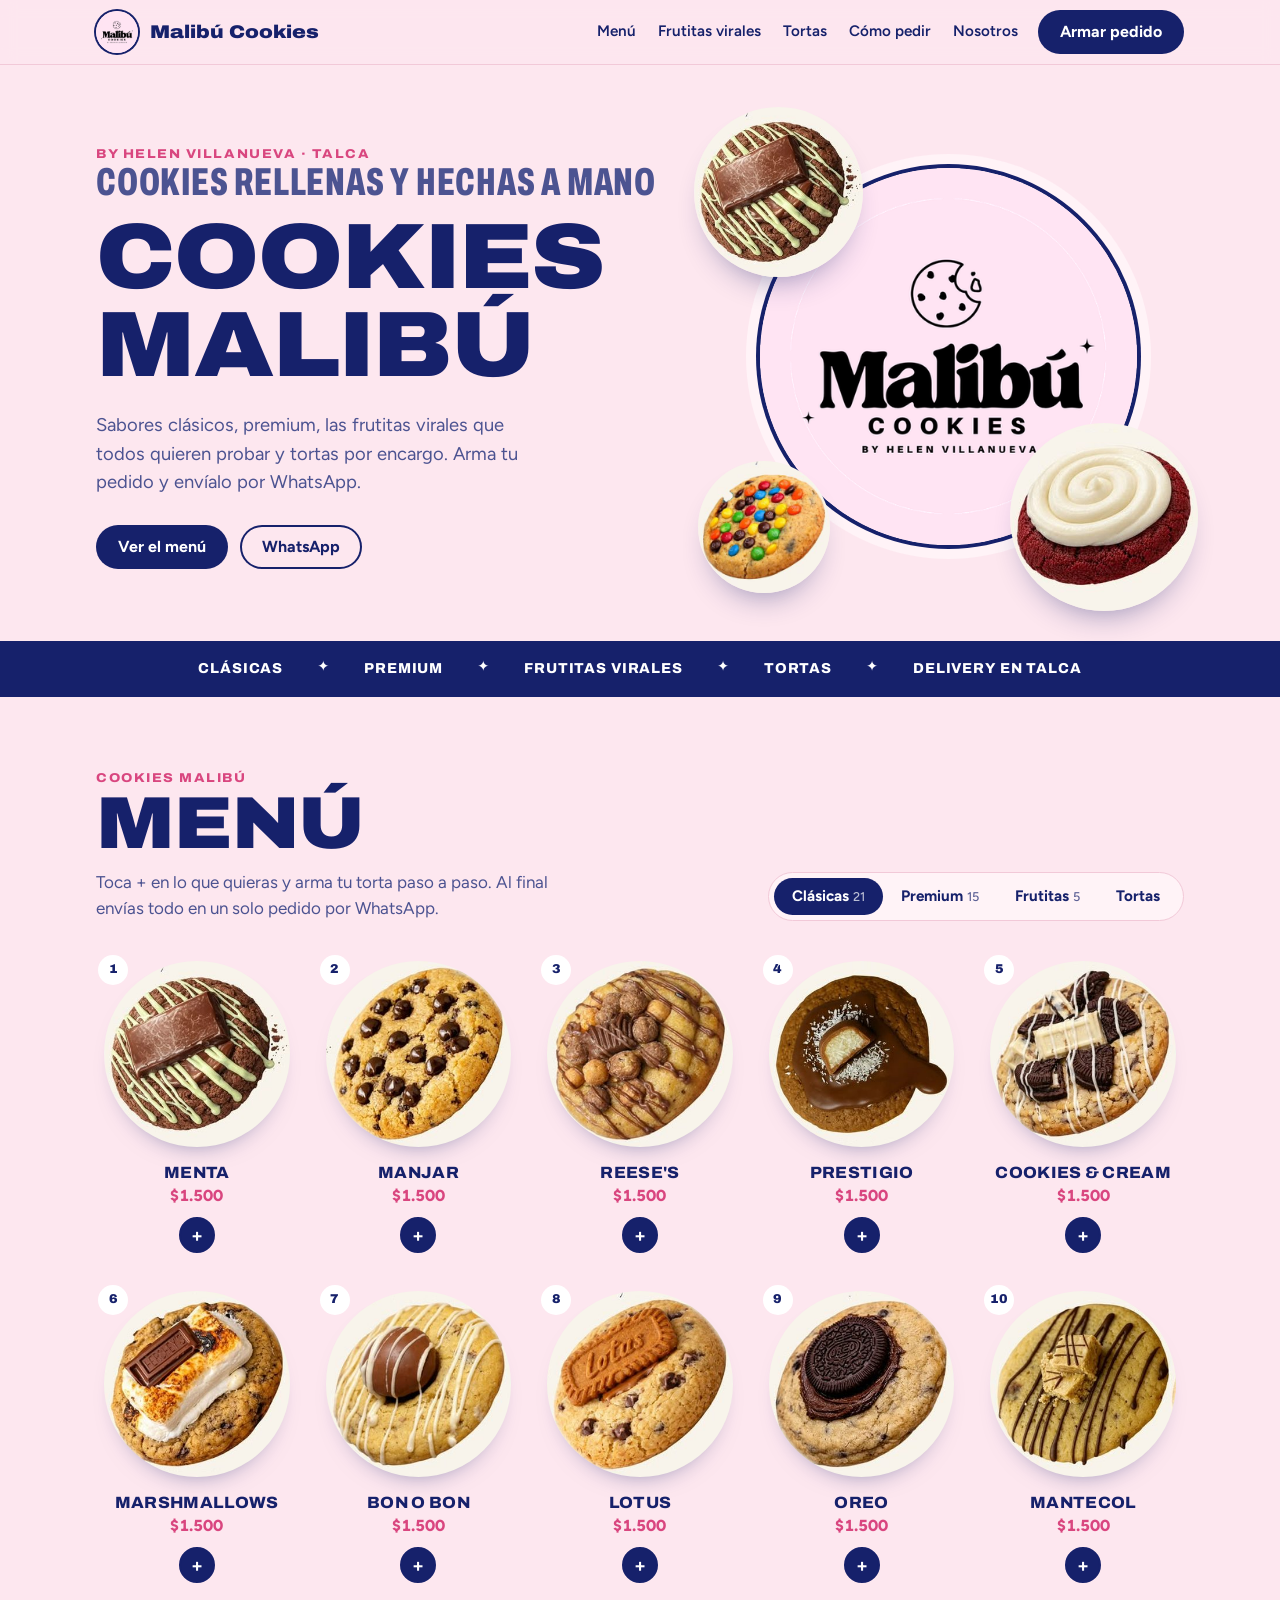
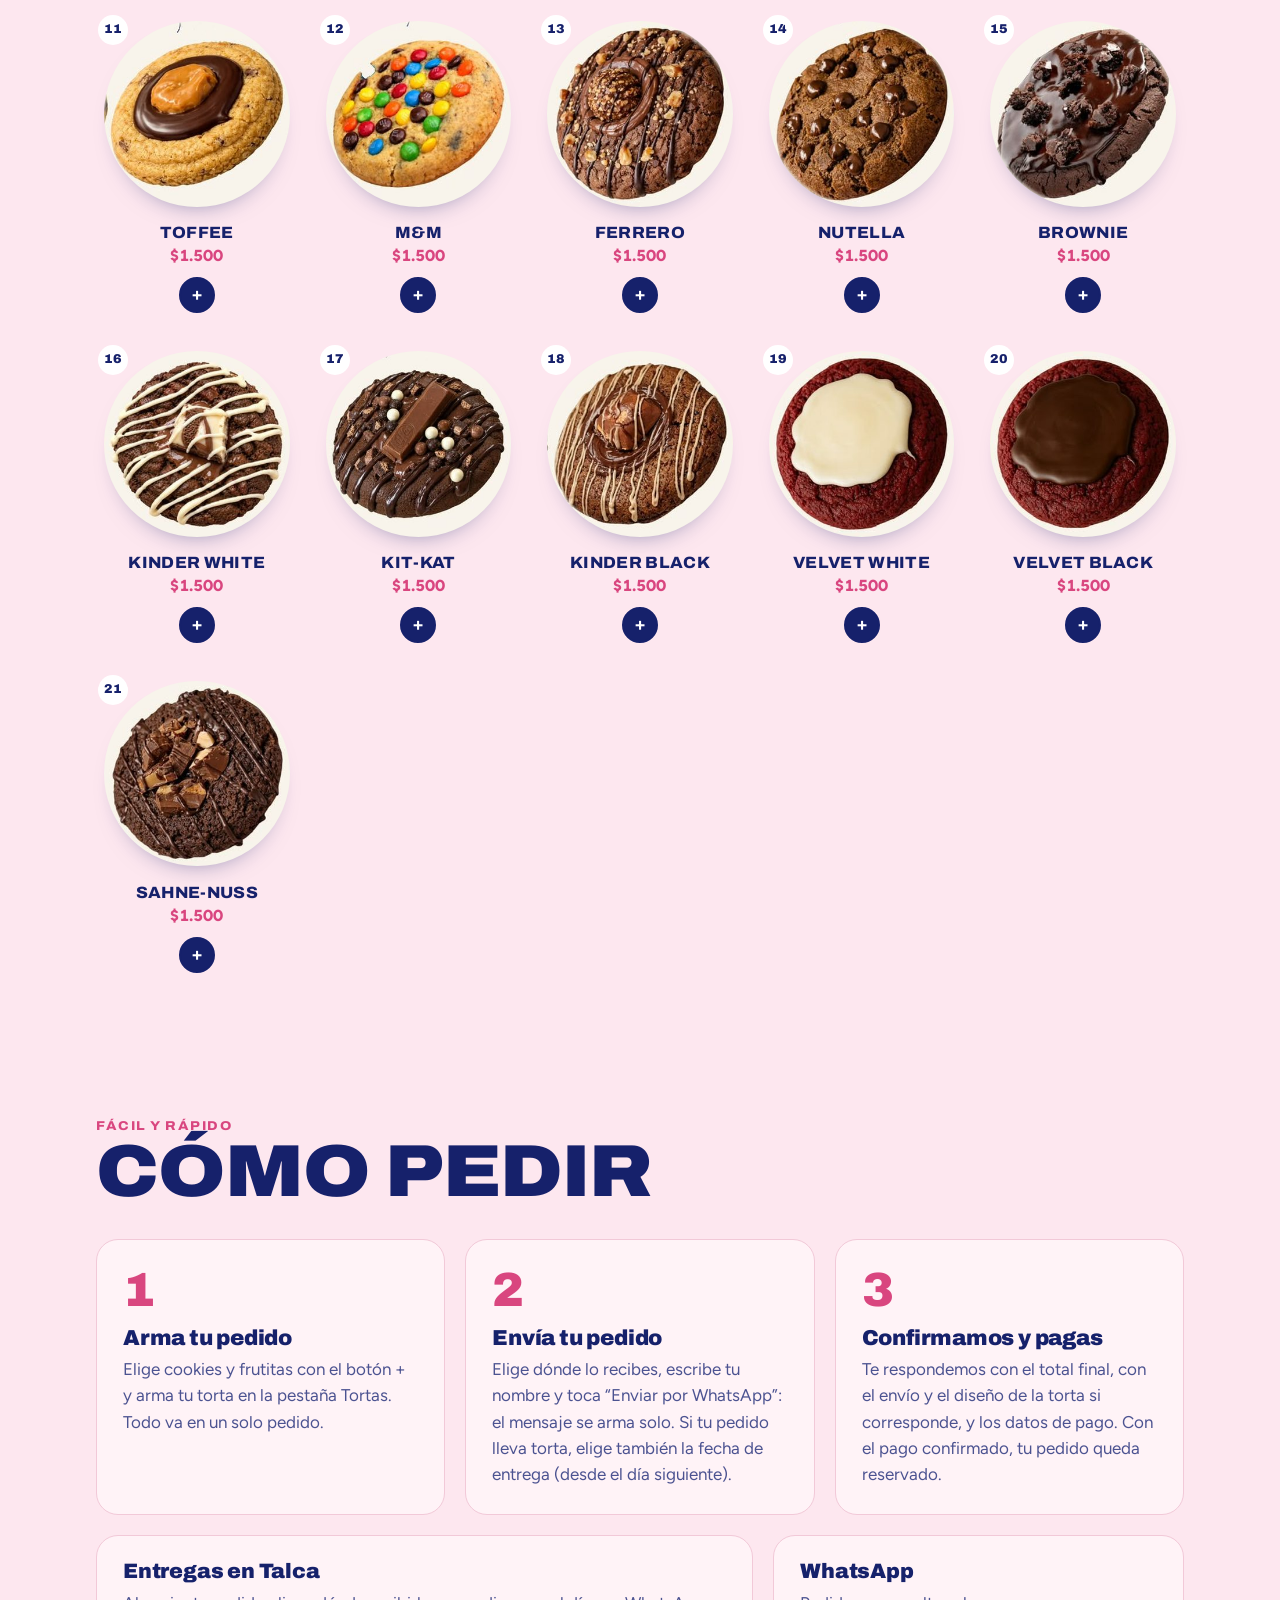
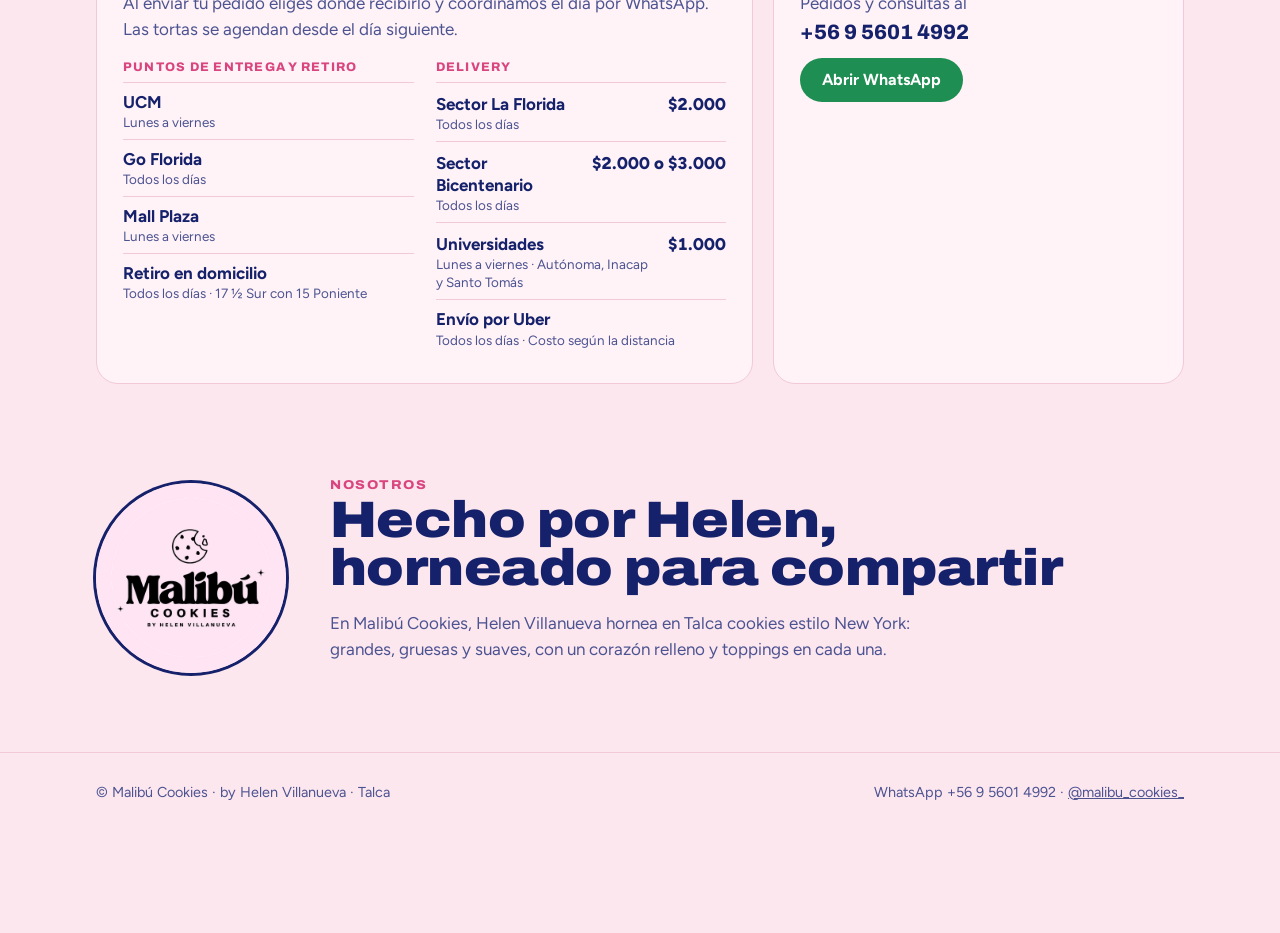
==== commit c7d2f02d: "Pistacho y Maracuyá en frutitas virales Fotos recortadas sobre el fondo crema de los platos (img/fr-" ====
--- a/index.html
+++ b/index.html
@@ -12,7 +12,7 @@
 <link rel="preconnect" href="https://fonts.googleapis.com">
 <link rel="preconnect" href="https://fonts.gstatic.com" crossorigin>
 <link rel="stylesheet" href="https://fonts.googleapis.com/css2?family=Archivo:wdth,wght@62..125,500..900&family=Figtree:wght@400;500;600;700&display=swap">
-<link rel="stylesheet" href="estilos.css?v=20261115b">
+<link rel="stylesheet" href="estilos.css?v=20261116">
 </head>
 <body>
 <header class="top">
@@ -212,10 +212,10 @@
   </div>
 </div>
 
-<script src="config.js?v=20261115b"></script>
-<script src="comun.js?v=20261115b"></script>
-<script src="tortas.js?v=20261115b"></script>
-<script src="entregas.js?v=20261115b"></script>
+<script src="config.js?v=20261116"></script>
+<script src="comun.js?v=20261116"></script>
+<script src="tortas.js?v=20261116"></script>
+<script src="entregas.js?v=20261116"></script>
 <script>
 let productos = [];
 let porId = {}, porNombre = {};
--- a/estilos.css
+++ b/estilos.css
@@ -237,6 +237,11 @@
 .aviso-script p{margin:4px 0 8px;color:var(--ink-soft)}
 .aviso-script ol{margin:0;padding-left:20px;display:grid;gap:4px}
 .aviso-script a{color:var(--accent);font-weight:700}
+.nuevos{margin:0 0 18px;padding:14px 16px;border-radius:14px;border:2px solid var(--ok);background:var(--white);font-size:.92rem}
+.nuevos ul{list-style:none;margin:10px 0 12px;padding:0;display:grid;gap:8px}
+.nuevos li{display:flex;align-items:center;gap:10px}
+.nuevos img{width:52px;height:52px;flex:none;border-radius:50%;background:var(--plate)}
+.nuevos .msg{margin:8px 0 0}
 .prod-row .editor{grid-column:1/-1;display:grid;gap:10px;margin-top:4px;padding-top:12px;border-top:1px dashed var(--line)}
 .prod-row .editor label{display:grid;gap:5px;font-size:.85rem;font-weight:600}
 .admin .prod-row .editor textarea{min-height:64px}
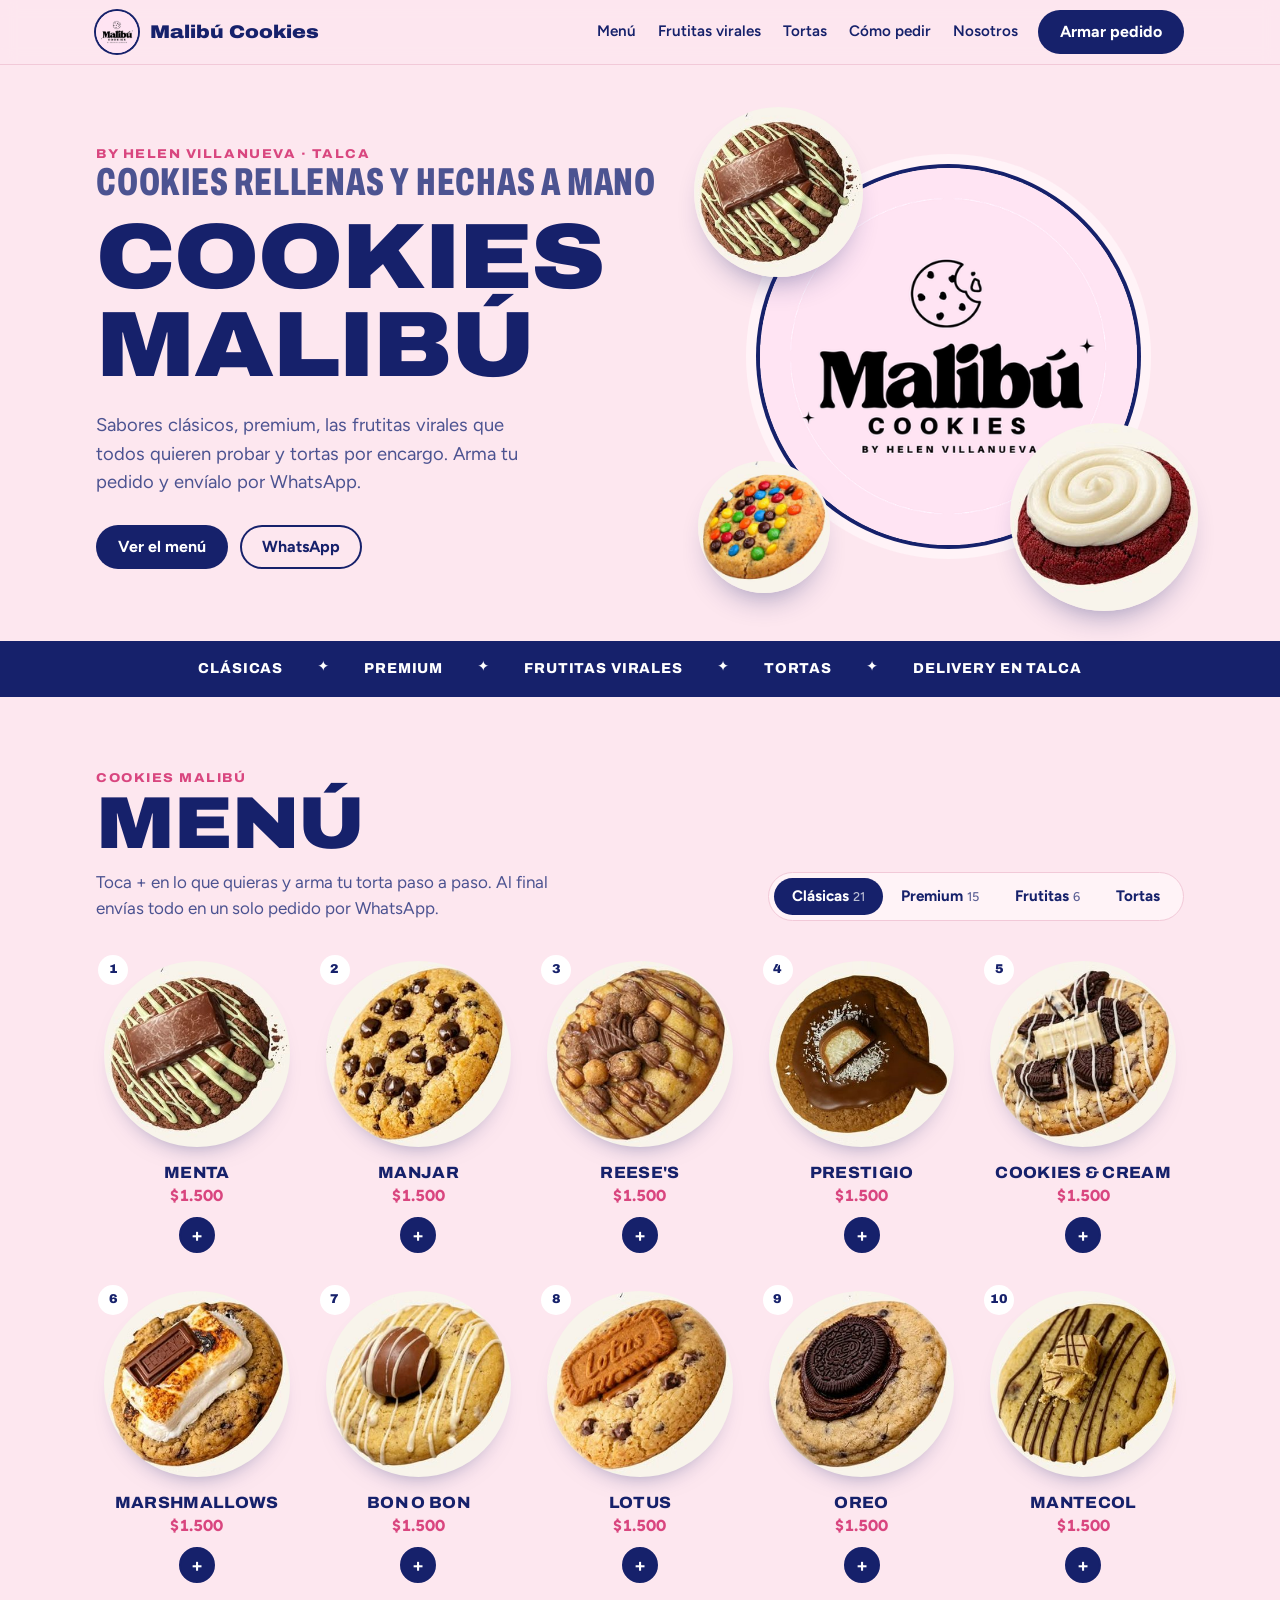
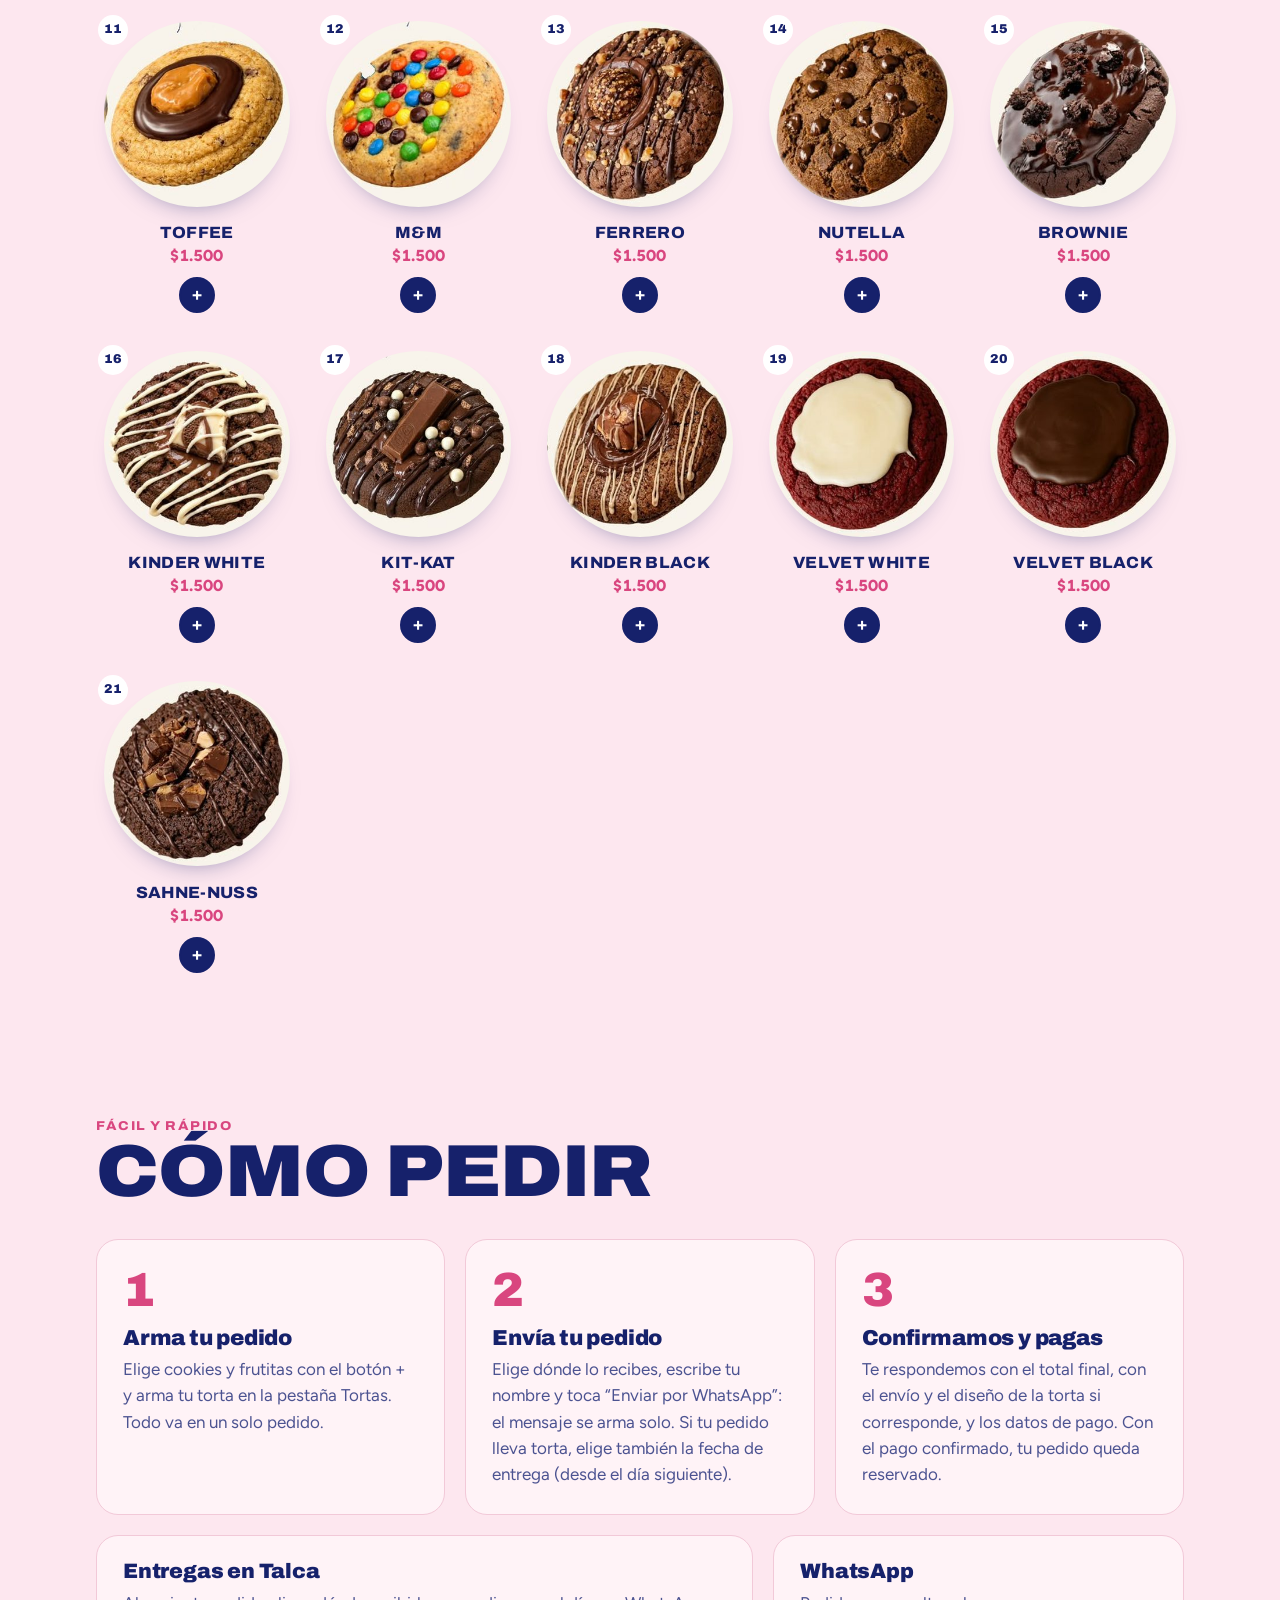
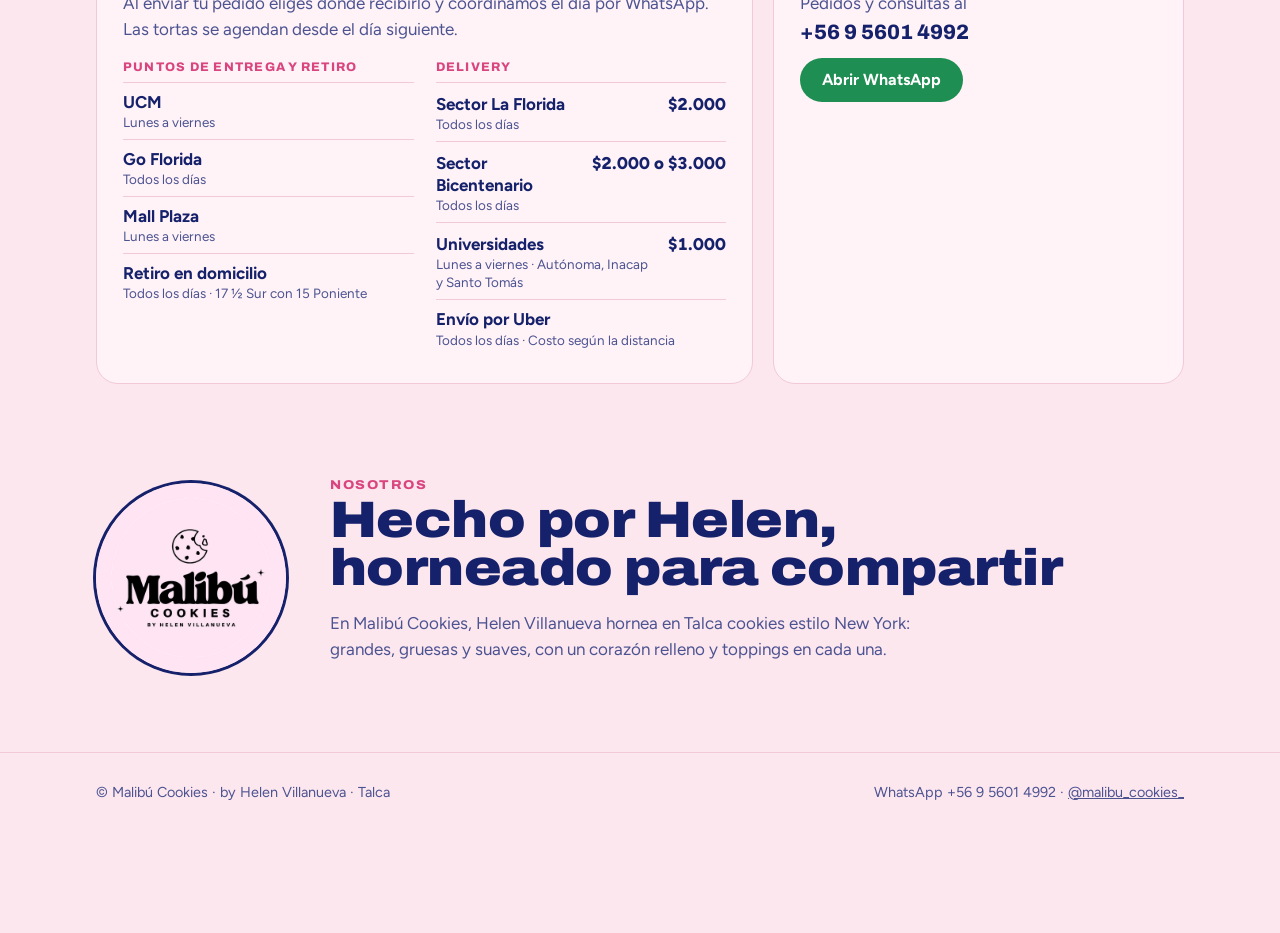
==== commit 6db791de: "Frutilla en frutitas virales Foto recortada sobre el fondo crema (img/fr-frutilla.jpg), a $4.000 com" ====
--- a/index.html
+++ b/index.html
@@ -12,7 +12,7 @@
 <link rel="preconnect" href="https://fonts.googleapis.com">
 <link rel="preconnect" href="https://fonts.gstatic.com" crossorigin>
 <link rel="stylesheet" href="https://fonts.googleapis.com/css2?family=Archivo:wdth,wght@62..125,500..900&family=Figtree:wght@400;500;600;700&display=swap">
-<link rel="stylesheet" href="estilos.css?v=20261116">
+<link rel="stylesheet" href="estilos.css?v=20261118">
 </head>
 <body>
 <header class="top">
@@ -212,10 +212,10 @@
   </div>
 </div>
 
-<script src="config.js?v=20261116"></script>
-<script src="comun.js?v=20261116"></script>
-<script src="tortas.js?v=20261116"></script>
-<script src="entregas.js?v=20261116"></script>
+<script src="config.js?v=20261118"></script>
+<script src="comun.js?v=20261118"></script>
+<script src="tortas.js?v=20261118"></script>
+<script src="entregas.js?v=20261118"></script>
 <script>
 let productos = [];
 let porId = {}, porNombre = {};
